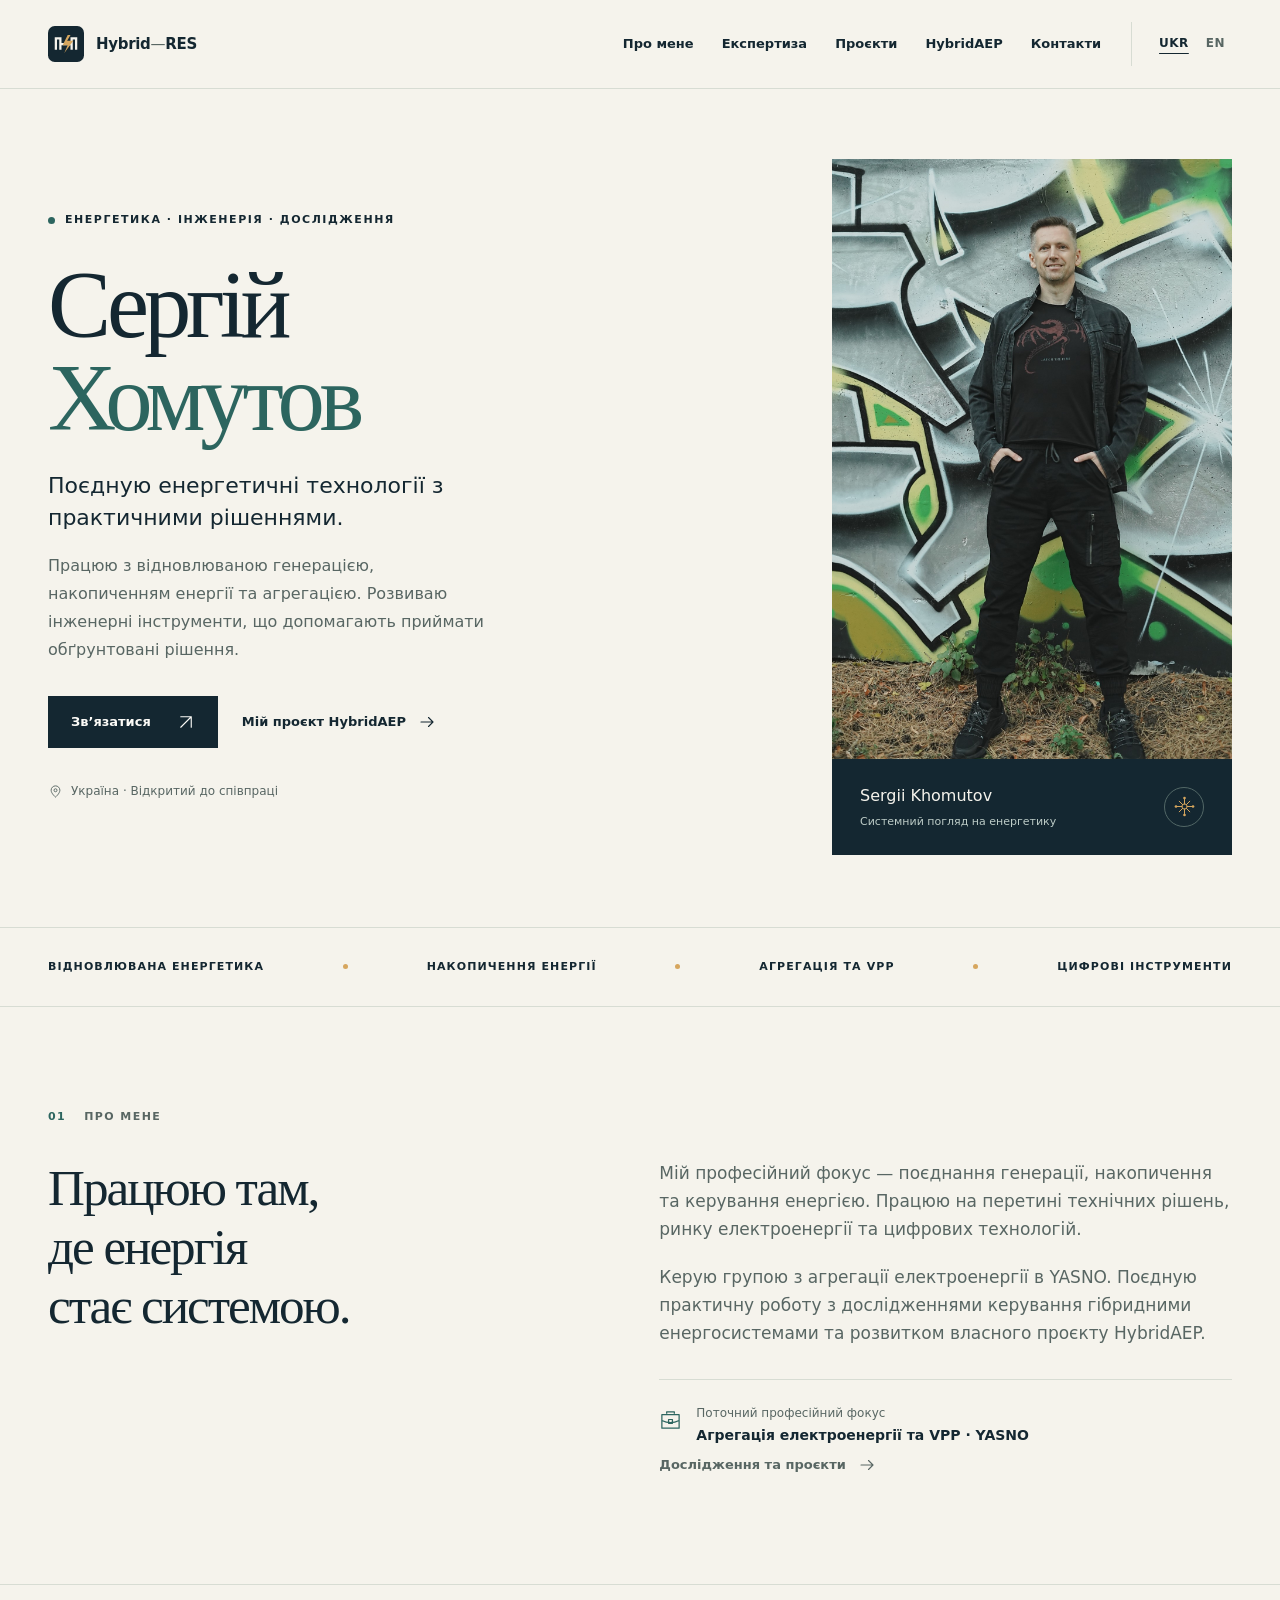
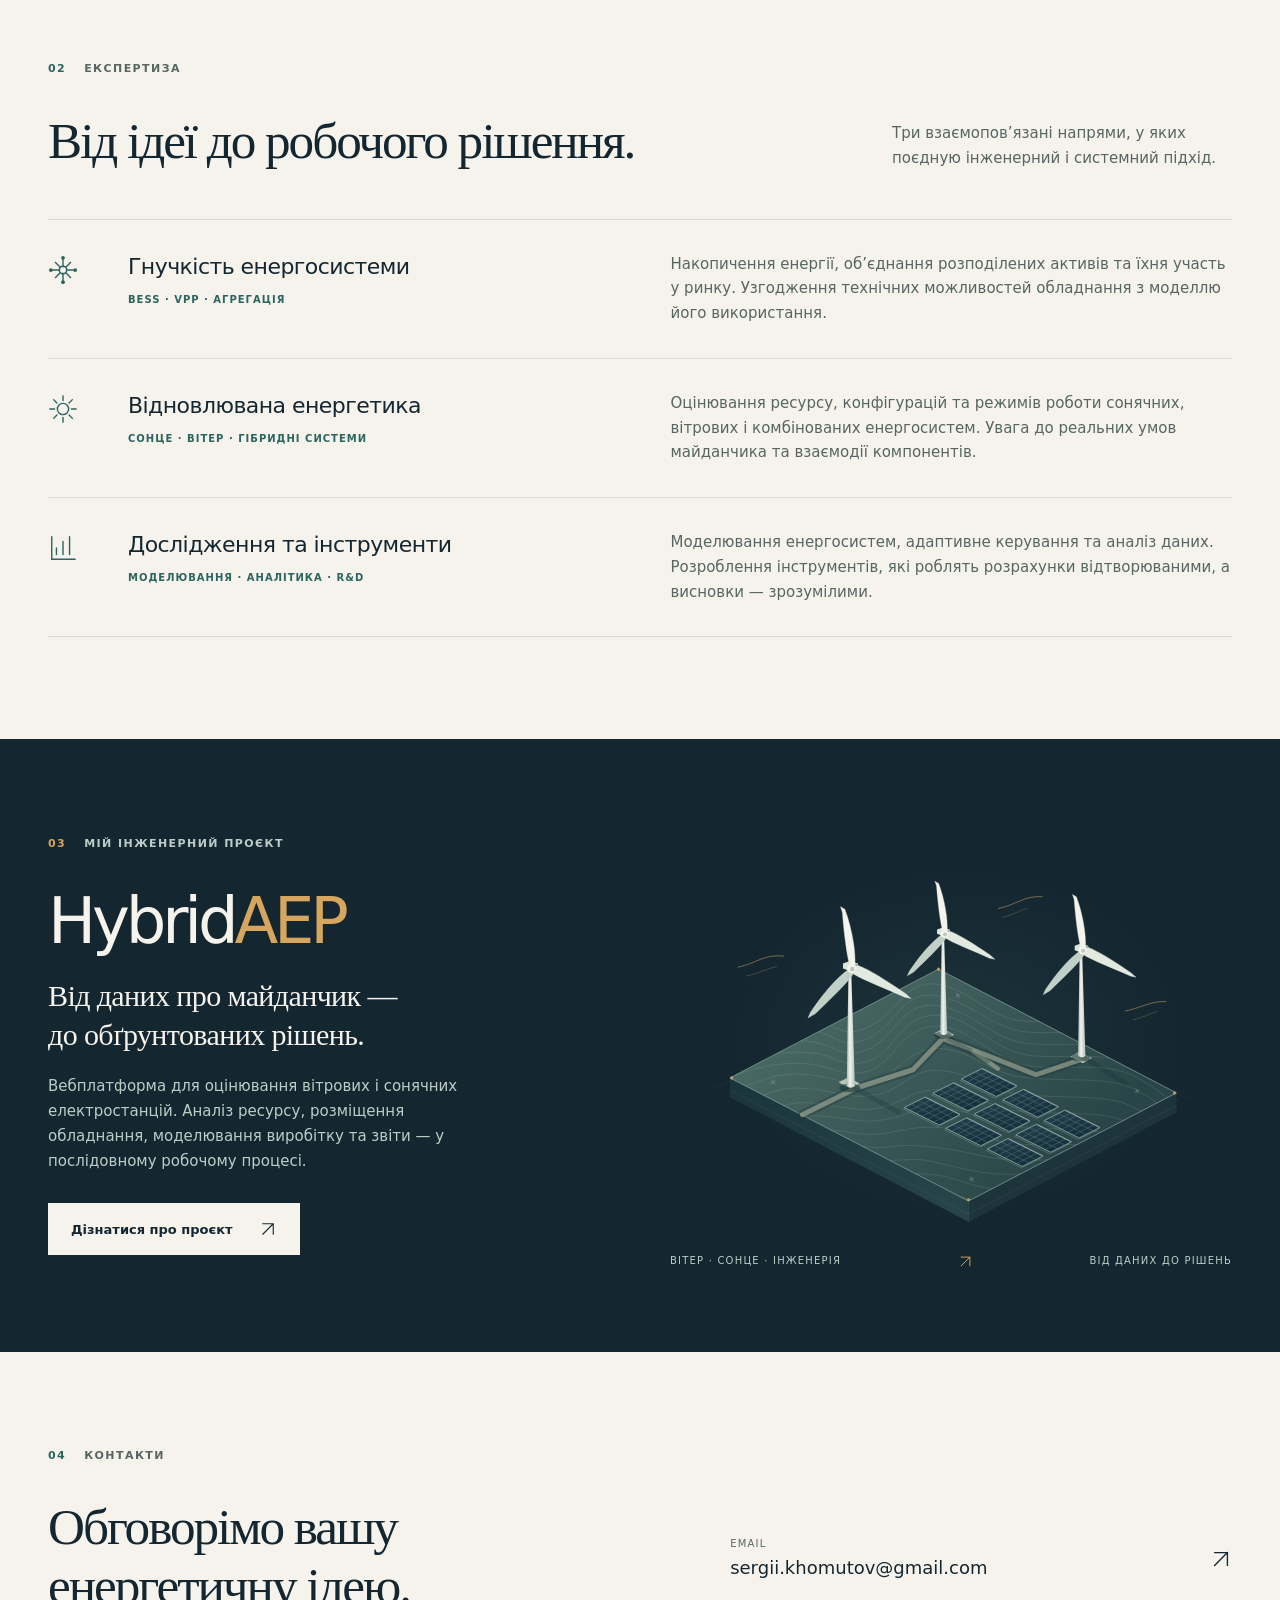
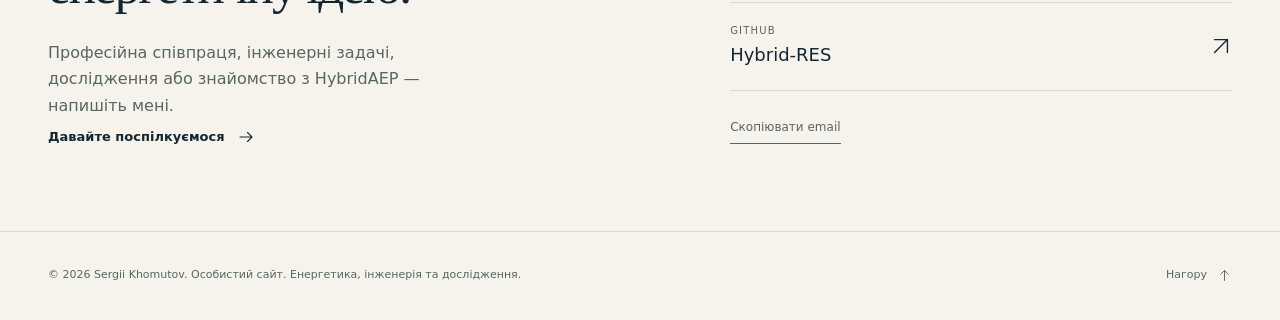
==== index.html @ 21d12090 "Add personal portraits, research projects and a dedicated contact page" ====
<!doctype html>
<html lang="uk" data-title-uk="Сергій Хомутов — енергетика, інженерія та HybridAEP" data-title-en="Sergii Khomutov — energy, engineering &amp; HybridAEP">
<head>
  <meta charset="utf-8">
  <meta name="viewport" content="width=device-width, initial-scale=1">
  <title>Сергій Хомутов — енергетика, інженерія та HybridAEP</title>
  <meta name="description" content="Сергій Хомутов: відновлювана енергетика, накопичення енергії, агрегація та VPP. Професійний досвід, дослідження й інженерний проєкт HybridAEP." data-en="Sergii Khomutov: renewable energy, battery storage, aggregation and VPP. Professional expertise, research and the HybridAEP engineering project.">
  <meta name="theme-color" content="#142731">
  <meta name="color-scheme" content="light">
  <meta property="og:type" content="website">
  <meta property="og:locale" content="uk_UA">
  <meta property="og:site_name" content="Sergii Khomutov · Hybrid-RES">
  <meta property="og:title" content="Сергій Хомутов — енергетика, інженерія та HybridAEP" data-en="Sergii Khomutov — energy, engineering & HybridAEP">
  <meta property="og:description" content="Сергій Хомутов: відновлювана енергетика, накопичення енергії, агрегація та VPP. Професійний досвід, дослідження й інженерний проєкт HybridAEP." data-en="Sergii Khomutov: renewable energy, battery storage, aggregation and VPP. Professional expertise, research and the HybridAEP engineering project.">
  <meta property="og:url" content="https://hybrid-res.github.io/">
  <meta property="og:image" content="https://hybrid-res.github.io/assets/images/sergii-home.jpg">
  <meta property="og:image:width" content="1365">
  <meta property="og:image:height" content="2048">
  <meta property="og:image:alt" content="Сергій Хомутов" data-en="Sergii Khomutov">
  <meta name="twitter:card" content="summary">
  <link rel="canonical" href="https://hybrid-res.github.io/">
  <link rel="icon" type="image/svg+xml" href="assets/images/favicon.svg">
  <link rel="stylesheet" href="assets/css/portfolio.css?v=20261111.3">
  <script src="assets/js/portfolio.js?v=20261111.3" defer></script>
  <script type="application/ld+json">{"@context": "https://schema.org", "@type": "Person", "name": "Sergii Khomutov", "alternateName": "Сергій Хомутов", "url": "https://hybrid-res.github.io/", "image": "https://hybrid-res.github.io/assets/images/sergii-home.jpg", "jobTitle": "Head of Aggregation Group / VPP", "worksFor": {"@type": "Organization", "name": "YASNO"}, "sameAs": ["https://github.com/Hybrid-RES"]}</script>
</head>
<body id="top">
<svg xmlns="http://www.w3.org/2000/svg" aria-hidden="true" focusable="false" style="position:absolute;width:0;height:0;overflow:hidden">
  <defs>
    <symbol id="i-arrow" viewBox="0 0 24 24"><path d="M5 19 19 5M5 5h14v14" fill="none" stroke="currentColor" stroke-width="1.5" stroke-linecap="round" stroke-linejoin="round"/></symbol>
    <symbol id="i-right" viewBox="0 0 24 24"><path d="M4 12h16m-6-6 6 6-6 6" fill="none" stroke="currentColor" stroke-width="1.5" stroke-linecap="round" stroke-linejoin="round"/></symbol>
    <symbol id="i-left" viewBox="0 0 24 24"><path d="M20 12H4m6-6-6 6 6 6" fill="none" stroke="currentColor" stroke-width="1.5" stroke-linecap="round" stroke-linejoin="round"/></symbol>
    <symbol id="i-up" viewBox="0 0 24 24"><path d="M12 20V4m-6 6 6-6 6 6" fill="none" stroke="currentColor" stroke-width="1.5" stroke-linecap="round" stroke-linejoin="round"/></symbol>
    <symbol id="i-pin" viewBox="0 0 24 24"><path d="M19 10c0 5-7 11-7 11S5 15 5 10a7 7 0 0 1 14 0Z" fill="none" stroke="currentColor" stroke-width="1.5"/><circle cx="12" cy="10" r="2.4" fill="none" stroke="currentColor" stroke-width="1.5"/></symbol>
    <symbol id="i-menu" viewBox="0 0 24 24"><path d="M4 8h16M4 16h16" fill="none" stroke="currentColor" stroke-width="1.5" stroke-linecap="round"/></symbol>
    <symbol id="i-grid" viewBox="0 0 32 32"><path d="M16 4v9m0 6v9M4 16h9m6 0h9M7.5 7.5l6 6m5 5 6 6M7.5 24.5l6-6m5-5 6-6" fill="none" stroke="currentColor" stroke-width="1.5"/><circle cx="16" cy="16" r="4" fill="none" stroke="currentColor" stroke-width="1.5"/><circle cx="16" cy="3" r="2" fill="currentColor"/><circle cx="16" cy="29" r="2" fill="currentColor"/><circle cx="3" cy="16" r="2" fill="currentColor"/><circle cx="29" cy="16" r="2" fill="currentColor"/></symbol>
    <symbol id="i-wind" viewBox="0 0 32 32"><path d="M16 12v17M16 12l-2-10h3l-1 10Zm0 0 10 3-1 3-9-6Zm0 0-8 7-2-2 10-5ZM10 29h12" fill="none" stroke="currentColor" stroke-width="1.4" stroke-linejoin="round"/><circle cx="16" cy="12" r="2" fill="currentColor"/></symbol>
    <symbol id="i-sun" viewBox="0 0 32 32"><circle cx="16" cy="16" r="6" fill="none" stroke="currentColor" stroke-width="1.5"/><path d="M16 2v5m0 18v5M2 16h5m18 0h5M6 6l3.5 3.5m13 13L26 26M6 26l3.5-3.5m13-13L26 6" fill="none" stroke="currentColor" stroke-width="1.5" stroke-linecap="round"/></symbol>
    <symbol id="i-chart" viewBox="0 0 32 32"><path d="M4 4v24h25M9 23v-7m7 7V9m7 14V4" fill="none" stroke="currentColor" stroke-width="1.5" stroke-linecap="round"/></symbol>
    <symbol id="i-terrain" viewBox="0 0 32 32"><path d="m2 25 9-16 7 9 4-6 8 13H2Zm6 4h19M8 15l3 3 3-3" fill="none" stroke="currentColor" stroke-width="1.5" stroke-linejoin="round"/></symbol>
    <symbol id="i-flow" viewBox="0 0 32 32"><path d="M3 9h16c6 0 6-7 1-7M3 16h23c5 0 5-7 1-7M3 23h15c6 0 6 7 1 7" fill="none" stroke="currentColor" stroke-width="1.5" stroke-linecap="round"/></symbol>
    <symbol id="i-layers" viewBox="0 0 32 32"><path d="m16 3 13 7-13 7L3 10l13-7ZM3 17l13 7 13-7M3 24l13 7 13-7" fill="none" stroke="currentColor" stroke-width="1.5" stroke-linejoin="round"/></symbol>
    <symbol id="i-briefcase" viewBox="0 0 24 24"><path d="M8 6V4h8v2M3 7h18v14H3V7Zm0 6c6 3 12 3 18 0M10 12h4v4h-4z" fill="none" stroke="currentColor" stroke-width="1.3" stroke-linejoin="round"/></symbol>
  </defs>
</svg>

  <a class="skip-link" href="#main"><span data-en="Skip to content">Перейти до змісту</span></a>
  <header class="site-header">
    <div class="container header-inner">
      <a class="brand" href="#top" aria-label="Сергій Хомутов — головна" data-label-en="Sergii Khomutov — home">
        <img class="brand-mark" src="assets/images/favicon.svg" width="36" height="36" alt="">
        <span class="brand-word">Hybrid<span>—</span>RES</span>
      </a>
      <nav class="site-nav" id="site-navigation" aria-label="Основна навігація" data-label-en="Main navigation">
        <a href="#about"><span data-en="About">Про мене</span></a>
        <a href="#expertise"><span data-en="Expertise">Експертиза</span></a>
        <a href="research.html" data-language-link><span data-en="Projects">Проєкти</span></a>
        <a href="hybridaep.html" data-language-link>HybridAEP</a>
        <a href="contact.html" data-language-link><span data-en="Contact">Контакти</span></a>
      </nav>
      <div class="header-actions">
        <div class="language-switch" role="group" aria-label="Мова сторінки" data-label-en="Page language">
          <button type="button" data-language="uk" aria-pressed="true" aria-label="Українською" lang="uk">UKR</button>
          <button type="button" data-language="en" aria-pressed="false" aria-label="In English" lang="en">EN</button>
        </div>
        <button class="menu-toggle" type="button" aria-expanded="false" aria-controls="site-navigation" aria-label="Відкрити меню"><svg class="" aria-hidden="true" focusable="false"><use href="#i-menu"></use></svg></button>
      </div>
    </div>
  </header>

  <main id="main">
    <section class="hero" aria-labelledby="personal-name">
      <span id="intro" aria-hidden="true"></span>
      <div class="container hero-grid">
        <div class="hero-copy">
          <div class="eyebrow"><span class="dot" aria-hidden="true"></span><span data-en="Energy · Engineering · Research">Енергетика · Інженерія · Дослідження</span></div>
          <h1 id="personal-name"><span data-en="Sergii">Сергій</span><span data-en="Khomutov" class="surname">Хомутов</span></h1>
          <p data-en="Connecting energy technologies with practical solutions." class="hero-title">Поєдную енергетичні технології з практичними рішеннями.</p>
          <p data-en="I work with renewable generation, energy storage and aggregation. I develop engineering tools that help turn complex data into informed decisions." class="hero-description">Працюю з відновлюваною генерацією, накопиченням енергії та агрегацією. Розвиваю інженерні інструменти, що допомагають приймати обґрунтовані рішення.</p>
          <div class="hero-actions">
            <a class="button" href="contact.html" data-language-link><span data-en="Get in touch">Зв’язатися</span><svg class="" aria-hidden="true" focusable="false"><use href="#i-arrow"></use></svg></a>
            <a class="text-link" href="hybridaep.html" data-language-link><span data-en="Explore HybridAEP">Мій проєкт HybridAEP</span><svg class="" aria-hidden="true" focusable="false"><use href="#i-right"></use></svg></a>
          </div>
          <div class="hero-location"><svg class="" aria-hidden="true" focusable="false"><use href="#i-pin"></use></svg><span data-en="Ukraine · Open to collaboration">Україна · Відкритий до співпраці</span></div>
        </div>
        <figure class="portrait-card has-portrait">
          <img class="profile-portrait" src="assets/images/sergii-home.jpg" width="1365" height="2048" fetchpriority="high" decoding="async" alt="Сергій Хомутов — фото в повний зріст" data-alt-en="Full-length portrait of Sergii Khomutov">
          <figcaption class="portrait-caption">
            <div><strong>Sergii Khomutov</strong><small data-en="A systems perspective on energy">Системний погляд на енергетику</small></div>
            <span class="portrait-emblem"><svg class="" aria-hidden="true" focusable="false"><use href="#i-grid"></use></svg></span>
          </figcaption>
        </figure>
      </div>
    </section>

    <div class="focus-strip" aria-label="Напрями роботи" data-label-en="Areas of focus"><div class="container">
      <span data-en="Renewable energy">Відновлювана енергетика</span><span class="divider" aria-hidden="true"></span>
      <span data-en="Energy storage">Накопичення енергії</span><span class="divider" aria-hidden="true"></span>
      <span data-en="Aggregation &amp; VPP">Агрегація та VPP</span><span class="divider" aria-hidden="true"></span>
      <span data-en="Digital engineering">Цифрові інструменти</span>
    </div></div>

    <section class="section" id="about" aria-labelledby="about-title">
      <div class="container about-grid">
        <div>
          <div class="section-label"><span class="number">01</span><span data-en="About me">Про мене</span></div>
          <h2 data-en="Where energy becomes a system." id="about-title" class="section-heading">Працюю там, де енергія стає системою.</h2>
        </div>
        <div class="about-copy">
          <p data-en="My professional focus is the connection between generation, storage and energy management. I work at the intersection of engineering, electricity markets and digital technology.">Мій професійний фокус — поєднання генерації, накопичення та керування енергією. Працюю на перетині технічних рішень, ринку електроенергії та цифрових технологій.</p>
          <p data-en="I lead the electricity aggregation group at YASNO. Alongside this work, I research hybrid energy-system control and develop my own engineering project, HybridAEP.">Керую групою з агрегації електроенергії в YASNO. Поєдную практичну роботу з дослідженнями керування гібридними енергосистемами та розвитком власного проєкту HybridAEP.</p>
          <div class="role-note"><svg class="" aria-hidden="true" focusable="false"><use href="#i-briefcase"></use></svg><div>
            <small data-en="Current professional focus">Поточний професійний фокус</small>
            <strong data-en="Electricity aggregation &amp; VPP · YASNO">Агрегація електроенергії та VPP · YASNO</strong>
          </div></div>
          <a class="text-link" href="research.html" data-language-link><span data-en="Research &amp; projects">Дослідження та проєкти</span><svg class="" aria-hidden="true" focusable="false"><use href="#i-right"></use></svg></a>
        </div>
      </div>
    </section>

    <section class="section expertise" id="expertise" aria-labelledby="expertise-title">
      <span id="work" aria-hidden="true"></span>
      <div class="container">
        <div class="section-label"><span class="number">02</span><span data-en="Expertise">Експертиза</span></div>
        <div class="section-intro">
          <h2 data-en="From an idea to a working solution." id="expertise-title" class="section-heading">Від ідеї до робочого рішення.</h2>
          <p data-en="Three connected areas shaped by engineering practice and systems thinking.">Три взаємопов’язані напрями, у яких поєдную інженерний і системний підхід.</p>
        </div>
        <div class="expertise-list">
          <article class="expertise-row">
            <svg class="expertise-icon" aria-hidden="true" focusable="false"><use href="#i-grid"></use></svg>
            <div><h3 data-en="Power-system flexibility">Гнучкість енергосистеми</h3><span data-en="BESS · VPP · Aggregation" class="expertise-tags">BESS · VPP · Агрегація</span></div>
            <p data-en="Energy storage, distributed asset aggregation and market participation. Connecting what equipment can deliver with how it creates value.">Накопичення енергії, об’єднання розподілених активів та їхня участь у ринку. Узгодження технічних можливостей обладнання з моделлю його використання.</p>
          </article>
          <article class="expertise-row">
            <svg class="expertise-icon" aria-hidden="true" focusable="false"><use href="#i-sun"></use></svg>
            <div><h3 data-en="Renewable energy">Відновлювана енергетика</h3><span data-en="Solar · Wind · Hybrid systems" class="expertise-tags">Сонце · Вітер · Гібридні системи</span></div>
            <p data-en="Assessment of resources, configurations and operating scenarios for solar, wind and hybrid systems, with attention to site conditions and component interactions.">Оцінювання ресурсу, конфігурацій та режимів роботи сонячних, вітрових і комбінованих енергосистем. Увага до реальних умов майданчика та взаємодії компонентів.</p>
          </article>
          <article class="expertise-row">
            <svg class="expertise-icon" aria-hidden="true" focusable="false"><use href="#i-chart"></use></svg>
            <div><h3 data-en="Research &amp; engineering tools">Дослідження та інструменти</h3><span data-en="Modelling · Analytics · R&amp;D" class="expertise-tags">Моделювання · Аналітика · R&amp;D</span></div>
            <p data-en="Energy-system modelling, adaptive control and data analysis. Building tools that make calculations reproducible and their conclusions clear.">Моделювання енергосистем, адаптивне керування та аналіз даних. Розроблення інструментів, які роблять розрахунки відтворюваними, а висновки — зрозумілими.</p>
          </article>
        </div>
      </div>
    </section>

    <section class="project-feature dark" id="hybridaep" aria-labelledby="project-title">
      <div class="container project-feature-grid">
        <div>
          <div class="section-label"><span class="number">03</span><span data-en="My engineering project">Мій інженерний проєкт</span></div>
          <h2 id="project-title" class="project-wordmark">Hybrid<span>AEP</span></h2>
          <h3 data-en="From site data to informed decisions.">Від даних про майданчик — до обґрунтованих рішень.</h3>
          <p data-en="A web platform for assessing wind and solar power projects. Resource analysis, equipment layout, energy-yield modelling and reporting in one consistent workflow.">Вебплатформа для оцінювання вітрових і сонячних електростанцій. Аналіз ресурсу, розміщення обладнання, моделювання виробітку та звіти — у послідовному робочому процесі.</p>
          <a class="button button-light" href="hybridaep.html" data-language-link><span data-en="Discover the project">Дізнатися про проєкт</span><svg class="" aria-hidden="true" focusable="false"><use href="#i-arrow"></use></svg></a>
        </div>
        <figure class="project-visual">
  <img src="assets/images/hybridaep-landscape.svg" width="900" height="680" loading="lazy" decoding="async" alt="Ілюстрація майданчика з вітровими турбінами, сонячними панелями та контурами рельєфу" data-alt-en="Illustrated site with wind turbines, solar panels and terrain contours">
  <figcaption><span data-en="Wind · Solar · Engineering">Вітер · Сонце · Інженерія</span><svg class="visual-symbol" aria-hidden="true" focusable="false"><use href="#i-arrow"></use></svg><span data-en="From data to decisions">Від даних до рішень</span></figcaption>
</figure>
      </div>
    </section>

    <section class="contact" id="contact" aria-labelledby="contact-title">
      <div class="container contact-grid">
        <div>
          <div class="section-label"><span class="number">04</span><span data-en="Get in touch">Контакти</span></div>
          <h2 data-en="Let’s talk about your energy project." id="contact-title" class="section-heading">Обговорімо вашу енергетичну ідею.</h2>
          <p data-en="For professional collaboration, engineering challenges, research or an introduction to HybridAEP, send me a message." class="contact-copy">Професійна співпраця, інженерні задачі, дослідження або знайомство з HybridAEP — напишіть мені.</p>
          <a class="text-link" href="contact.html" data-language-link><span data-en="Let’s connect">Давайте поспілкуємося</span><svg class="" aria-hidden="true" focusable="false"><use href="#i-right"></use></svg></a>
        </div>
        <div class="contact-links">
          <a class="contact-link" href="mailto:sergii.khomutov@gmail.com">
            <div><small>Email</small><span>sergii.khomutov@gmail.com</span></div><svg class="" aria-hidden="true" focusable="false"><use href="#i-arrow"></use></svg>
          </a>
          <a class="contact-link" href="https://github.com/Hybrid-RES" target="_blank" rel="noopener noreferrer">
            <div><small>GitHub</small><span>Hybrid-RES</span></div><svg class="" aria-hidden="true" focusable="false"><use href="#i-arrow"></use></svg>
          </a>
          <div class="copy-row"><button class="copy-email" type="button"><span data-en="Copy email address">Скопіювати email</span></button><span class="copy-status" role="status" aria-live="polite"></span></div>
        </div>
      </div>
    </section>
  </main>

  <footer class="site-footer">
    <div class="container footer-inner">
      <p>© <span data-year>2026</span> Sergii Khomutov. <span data-en="Personal website. Energy, engineering &amp; research.">Особистий сайт. Енергетика, інженерія та дослідження.</span></p>
      <a href="#top"><span data-en="Back to top">Нагору</span><svg class="" aria-hidden="true" focusable="false"><use href="#i-up"></use></svg></a>
    </div>
  </footer>
</body>
</html>
---- assets/css/portfolio.css ----
/* Original personal-site design. No framework or remote assets required. */
:root {
  --paper: #f5f3ec;
  --paper-bright: #fcfbf7;
  --ink: #142731;
  --muted: #586663;
  --line: #d7dcd3;
  --sage: #dce3d9;
  --teal: #2c655f;
  --amber: #d6a65e;
  --dark-muted: #bdccc7;
  --sans: "Segoe UI", -apple-system, BlinkMacSystemFont, system-ui, sans-serif;
  --serif: "Iowan Old Style", "Palatino Linotype", "Book Antiqua", Georgia, serif;
  --container: 1184px;
}
*, *::before, *::after { box-sizing: border-box; }
html { scroll-behavior: smooth; scroll-padding-top: 110px; }
body { margin: 0; background: var(--paper); color: var(--ink); font-family: var(--sans); font-size: 17px; line-height: 1.65; -webkit-font-smoothing: antialiased; }
body, button, a { -webkit-tap-highlight-color: transparent; }
button, input { font: inherit; }
button, a { touch-action: manipulation; }
button { cursor: pointer; }
a { color: inherit; text-decoration: none; }
img, svg { display: block; max-width: 100%; }
button, a { outline-offset: 5px; }
:focus-visible { outline: 3px solid var(--teal); }
.dark :focus-visible { outline-color: var(--amber); }
::selection { color: var(--ink); background: #d9c29c; }
h1, h2, h3, p, ul, ol, figure { margin: 0; }
h1, h2, h3 { text-wrap: balance; }
p { text-wrap: pretty; }
ul, ol { padding: 0; list-style: none; }
[hidden] { display: none !important; }
.container { width: min(var(--container), calc(100% - 96px)); margin-inline: auto; }
.sr-only { position: absolute; width: 1px; height: 1px; padding: 0; margin: -1px; overflow: hidden; clip: rect(0, 0, 0, 0); white-space: nowrap; border: 0; }
.skip-link { position: fixed; z-index: 100; top: 12px; left: 16px; padding: 10px 18px; background: var(--ink); color: white; transform: translateY(-180%); }
.skip-link:focus { transform: translateY(0); }
.site-header { position: sticky; z-index: 20; top: 0; border-bottom: 1px solid var(--line); background: var(--paper); }
.header-inner { min-height: 88px; display: flex; align-items: center; gap: 30px; }
.brand { display: inline-flex; align-items: center; gap: 12px; flex-shrink: 0; }
.brand-mark { height: 36px; width: 36px; }
.brand-word { font-size: 15px; font-weight: 700; letter-spacing: -.02em; }
.brand-word span { color: var(--muted); font-weight: 400; }
.site-nav { margin-left: auto; display: flex; gap: 28px; align-items: center; }
.site-nav a { font-size: 13px; font-weight: 600; padding-block: 12px; position: relative; white-space: nowrap; }
.site-nav a::after { position: absolute; content: ""; left: 0; right: 100%; bottom: 6px; border-bottom: 1px solid var(--teal); transition: right .2s; }
.site-nav a:hover::after, .site-nav a[aria-current="page"]::after { right: 0; }
.header-actions { display: flex; align-items: center; gap: 18px; margin-left: auto; }
.site-nav + .header-actions { margin-left: 0; }
.language-switch { display: none; align-items: center; gap: 3px; border-left: 1px solid var(--line); padding-left: 20px; }
.js .language-switch { display: flex; }
.language-switch button { padding: 8px 7px; min-height: 44px; border: 0; color: var(--muted); background: transparent; font-size: 12px; font-weight: 600; letter-spacing: .04em; }
.language-switch button[aria-pressed="true"] { color: var(--ink); text-decoration: underline; text-underline-offset: 6px; }
.menu-toggle { display: none; width: 44px; height: 44px; border: 1px solid var(--line); background: transparent; align-items: center; justify-content: center; }
.menu-toggle svg { width: 22px; height: 22px; }
.eyebrow { display: flex; align-items: center; gap: 10px; font-size: 11px; font-weight: 650; letter-spacing: .14em; line-height: 1.5; text-transform: uppercase; }
.eyebrow .dot { flex: 0 0 auto; width: 7px; height: 7px; border-radius: 50%; background: var(--teal); }
.hero { padding: 70px 0 72px; position: relative; }
.hero-grid { display: grid; grid-template-columns: minmax(0, 1.2fr) minmax(0, .85fr); gap: 74px; align-items: center; }
.hero-copy { padding: 8px 0; }
.hero h1 { font-family: var(--serif); font-size: clamp(74px, 7.4vw, 108px); font-weight: 400; letter-spacing: -.055em; line-height: .99; margin: 30px 0 24px; }
.hero h1 span { display: block; }
.hero h1 .surname { color: var(--teal); }
.hero-title { font-size: 22px; line-height: 1.45; font-weight: 500; max-width: 460px; }
.hero-description { color: var(--muted); margin-top: 18px; max-width: 470px; font-size: 16px; line-height: 1.75; }
.hero-actions { margin-top: 32px; display: flex; flex-wrap: wrap; gap: 18px 24px; align-items: center; }
.button { display: inline-flex; align-items: center; justify-content: center; gap: 26px; min-height: 52px; padding: 13px 22px; border: 1px solid var(--ink); background: var(--ink); color: var(--paper-bright); font-size: 13px; font-weight: 600; line-height: 1.5; transition: background .2s, transform .2s; }
.button:hover { background: var(--teal); transform: translateY(-2px); }
.button svg, .text-link svg { width: 18px; height: 18px; flex-shrink: 0; }
.button-light { background: var(--paper); color: var(--ink); border-color: var(--paper); }
.button-light:hover { background: var(--sage); }
.button-outline { background: transparent; color: var(--ink); border-color: var(--line); }
.button-outline:hover { background: var(--sage); }
.text-link { display: inline-flex; gap: 12px; align-items: center; padding-block: 8px; font-size: 13px; line-height: 1.5; font-weight: 600; }
.text-link:hover { text-decoration: underline; text-underline-offset: 5px; }
.hero-location { margin-top: 34px; display: flex; align-items: center; gap: 8px; color: var(--muted); font-size: 12px; }
.hero-location svg { width: 15px; height: 15px; }
.portrait-card { width: 100%; max-width: 400px; min-width: 0; justify-self: end; background: var(--sage); }
.portrait-caption { position: static; padding: 24px 28px; color: var(--paper); background: var(--ink); display: flex; align-items: center; justify-content: space-between; gap: 20px; }
.portrait-caption strong { display: block; font-weight: 500; font-size: 16px; }
.portrait-caption small { display: block; color: var(--dark-muted); font-size: 11px; margin-top: 3px; }
.portrait-caption .portrait-emblem { width: 40px; height: 40px; border: 1px solid #526766; border-radius: 50%; display: grid; place-items: center; color: var(--amber); }
.portrait-emblem svg { width: 21px; height: 21px; }
.profile-portrait { position: static; display: block; width: 100%; height: auto; object-fit: contain; }
.focus-strip { border-block: 1px solid var(--line); }
.focus-strip .container { min-height: 78px; display: flex; align-items: center; justify-content: space-between; gap: 20px; flex-wrap: wrap; padding-block: 20px; }
.focus-strip span { font-size: 11px; font-weight: 600; letter-spacing: .1em; text-transform: uppercase; }
.focus-strip .divider { width: 5px; height: 5px; border-radius: 50%; background: var(--amber); flex-shrink: 0; }
.section { padding-block: 102px; scroll-margin-top: 20px; }
.section-label { font-size: 11px; line-height: 1.5; letter-spacing: .13em; text-transform: uppercase; font-weight: 650; color: var(--muted); display: flex; gap: 18px; align-items: center; margin-bottom: 34px; }
.section-label .number { color: var(--teal); font-variant-numeric: tabular-nums; }
.section-heading { font-family: var(--serif); font-weight: 400; letter-spacing: -.04em; font-size: clamp(38px, 4vw, 54px); line-height: 1.15; }
.about-grid { display: grid; grid-template-columns: 1fr 1.12fr; gap: 100px; }
.about-grid .section-heading { max-width: 430px; }
.about-copy { padding-top: 50px; color: var(--muted); }
.about-copy p + p { margin-top: 20px; }
.about-copy strong { color: var(--ink); font-weight: 600; }
.role-note { margin-top: 32px; padding-top: 24px; border-top: 1px solid var(--line); display: flex; align-items: flex-start; gap: 14px; }
.role-note svg { width: 23px; height: 23px; margin-top: 4px; color: var(--teal); flex-shrink: 0; }
.role-note small { font-size: 12px; display: block; color: var(--muted); }
.role-note strong { font-size: 14px; display: block; }
.expertise { border-top: 1px solid var(--line); padding-top: 76px; }
.section-intro { display: flex; align-items: flex-end; justify-content: space-between; gap: 50px; margin-bottom: 48px; }
.section-intro p { color: var(--muted); font-size: 15px; max-width: 340px; }
.expertise-list { border-top: 1px solid var(--line); }
.expertise-row { display: grid; grid-template-columns: 48px 1fr 1.1fr; gap: 32px; padding: 32px 0; border-bottom: 1px solid var(--line); align-items: start; }
.expertise-icon { width: 30px; height: 30px; color: var(--teal); margin-top: 3px; }
.expertise-row h3 { font-size: 22px; font-weight: 500; letter-spacing: -.025em; line-height: 1.4; }
.expertise-row p { color: var(--muted); font-size: 15px; }
.expertise-tags { margin-top: 9px; display: block; color: var(--teal); font-size: 10px; font-weight: 600; letter-spacing: .1em; text-transform: uppercase; }
.dark { background: var(--ink); color: var(--paper); }
.project-feature { padding-block: 82px; overflow: hidden; }
.project-feature-grid { display: grid; grid-template-columns: 1fr 1fr; gap: 60px; align-items: center; }
.dark .section-label, .dark .eyebrow { color: var(--dark-muted); }
.dark .section-label .number { color: var(--amber); }
.dark .eyebrow .dot { background: var(--amber); }
.project-wordmark { font-size: clamp(46px, 5vw, 68px); font-weight: 500; letter-spacing: -.065em; line-height: 1.1; margin-bottom: 20px; }
.project-wordmark span { color: var(--amber); }
.project-feature h3 { font-family: var(--serif); font-size: 30px; line-height: 1.3; font-weight: 400; letter-spacing: -.02em; max-width: 460px; }
.project-feature p { color: var(--dark-muted); font-size: 15px; margin-top: 20px; max-width: 460px; }
.project-feature .button { margin-top: 30px; }
.project-visual { min-width: 0; position: relative; }
.project-visual img { width: 100%; height: auto; }
.project-visual figcaption { display: flex; align-items: center; justify-content: space-between; border-top: 1px solid #36504f; padding: 18px 0 0; margin-top: -12px; gap: 16px; font-size: 10px; font-weight: 500; letter-spacing: .12em; color: var(--dark-muted); text-transform: uppercase; }
.visual-symbol { color: var(--amber); width: 15px; height: 15px; flex-shrink: 0; }
.contact { padding-block: 96px 76px; }
.contact-grid { display: grid; grid-template-columns: 1.2fr 1fr; gap: 80px; align-items: end; }
.contact .section-heading { max-width: 500px; }
.contact-copy { margin-top: 24px; color: var(--muted); max-width: 450px; font-size: 16px; }
.contact-links { padding-bottom: 4px; min-width: 0; }
.contact-link { display: flex; justify-content: space-between; gap: 15px; align-items: center; padding-block: 20px; border-bottom: 1px solid var(--line); }
.contact-link > div { min-width: 0; }
.contact-link small { display: block; font-size: 10px; color: var(--muted); letter-spacing: .12em; text-transform: uppercase; }
.contact-link span { display: block; font-size: 18px; overflow-wrap: anywhere; }
.contact-link svg { width: 22px; height: 22px; flex-shrink: 0; }
.contact-link:hover span { text-decoration: underline; text-underline-offset: 5px; }
.copy-row { display: none; margin-top: 16px; min-height: 44px; gap: 14px; align-items: center; flex-wrap: wrap; }
.js .copy-row { display: flex; }
.copy-email { background: transparent; border: 0; border-bottom: 1px solid var(--muted); color: var(--muted); padding: 5px 0; font-size: 12px; }
.copy-status { font-size: 12px; color: var(--teal); }
.site-footer { border-top: 1px solid var(--line); padding: 24px 0; }
.footer-inner { display: flex; align-items: center; justify-content: space-between; gap: 28px; font-size: 11px; color: var(--muted); }
.footer-inner p { max-width: 560px; }
.footer-inner a { display: inline-flex; align-items: center; gap: 10px; min-height: 40px; }
.footer-inner a:hover { text-decoration: underline; text-underline-offset: 4px; }
.footer-inner svg { width: 15px; height: 15px; }
/* Dedicated, concise HybridAEP presentation. */
.project-hero { padding-block: 66px 72px; }
.back-link { font-size: 12px; display: inline-flex; align-items: center; gap: 10px; color: var(--dark-muted); margin-bottom: 44px; }
.back-link svg { width: 16px; height: 16px; }
.back-link:hover { color: var(--paper); }
.project-hero-grid { display: grid; grid-template-columns: 1.1fr 1fr; gap: 50px; align-items: center; }
.project-hero h1 { font-size: clamp(60px, 6.4vw, 86px); margin-top: 22px; }
.project-hero .hero-tagline { font-family: var(--serif); font-size: 32px; line-height: 1.3; letter-spacing: -.025em; max-width: 500px; }
.project-hero .hero-description { color: var(--dark-muted); font-size: 15px; }
.project-hero .hero-actions { margin-top: 30px; }
.project-hero .project-visual img { transform: scale(1.06); }
.project-introduction { padding-block: 66px; border-bottom: 1px solid var(--line); }
.project-intro-grid { display: grid; grid-template-columns: 1fr 1.15fr; gap: 100px; }
.project-intro-grid h2 { font-family: var(--serif); font-size: 34px; font-weight: 400; line-height: 1.25; letter-spacing: -.025em; }
.project-intro-grid p { color: var(--muted); font-size: 16px; }
.modules-section { padding-bottom: 76px; }
.module-grid { display: grid; grid-template-columns: repeat(3, 1fr); border-top: 1px solid var(--line); border-left: 1px solid var(--line); }
.module-card { border-right: 1px solid var(--line); border-bottom: 1px solid var(--line); padding: 30px 28px; background: rgba(252, 251, 247, .38); }
.module-card-top { display: flex; align-items: center; justify-content: space-between; margin-bottom: 34px; }
.module-card .module-icon { width: 30px; height: 30px; color: var(--teal); }
.module-number { color: var(--muted); font-size: 11px; font-variant-numeric: tabular-nums; }
.module-card h3 { font-size: 20px; font-weight: 500; line-height: 1.35; margin-bottom: 12px; letter-spacing: -.02em; }
.module-card p { color: var(--muted); font-size: 14px; line-height: 1.75; }
.technology-strip { padding-top: 32px; display: flex; align-items: center; gap: 34px; flex-wrap: wrap; }
.technology-strip > span { color: var(--muted); font-size: 11px; }
.technology-list { display: flex; flex-wrap: wrap; gap: 12px 25px; }
.technology-list li { font-size: 14px; font-weight: 600; letter-spacing: -.015em; }
.workflow-section { padding-block: 70px; background: var(--sage); }
.workflow-heading { display: grid; grid-template-columns: 1fr 1fr; gap: 80px; align-items: end; margin-bottom: 40px; }
.workflow-heading p { color: var(--muted); font-size: 15px; }
.workflow-steps { display: grid; grid-template-columns: repeat(4, 1fr); gap: 30px; }
.workflow-steps li { padding-top: 20px; border-top: 1px solid #afbeb3; }
.workflow-step-number { color: var(--teal); font-size: 11px; display: block; margin-bottom: 12px; }
.workflow-steps h3 { font-weight: 500; font-size: 17px; margin-bottom: 7px; }
.workflow-steps p { color: var(--muted); font-size: 13px; }
.roadmap-note { margin-top: 40px; padding-top: 25px; border-top: 1px solid #afbeb3; display: flex; align-items: baseline; gap: 24px; }
.roadmap-note strong { color: var(--teal); font-size: 11px; letter-spacing: .08em; text-transform: uppercase; flex-shrink: 0; }
.roadmap-note p { font-size: 14px; color: var(--muted); }
.project-contact { padding-block: 84px; }
.project-contact-inner { display: grid; grid-template-columns: 1fr 1fr; gap: 80px; align-items: center; }
.project-contact .section-heading { font-size: 44px; }
.project-contact p { color: var(--muted); font-size: 15px; margin-bottom: 25px; }
.project-contact .author-link { margin-top: 16px; font-size: 12px; }
/* Personal research and contact pages share full, uncropped portraits. */
.editorial-hero { padding-block: 64px 78px; }
.editorial-grid { display: grid; grid-template-columns: minmax(0, 1.2fr) minmax(0, .85fr); gap: 80px; align-items: center; }
.editorial-copy { min-width: 0; }
.editorial-title, .contact-page-title { font-family: var(--serif); font-weight: 400; letter-spacing: -.045em; line-height: 1.13; font-size: 58px; margin-top: 27px; max-width: 640px; }
.editorial-description { color: var(--muted); font-size: 17px; line-height: 1.75; margin-top: 26px; max-width: 560px; }
.editorial-portrait { width: 100%; max-width: 400px; min-width: 0; justify-self: end; background: var(--sage); }
.editorial-portrait img { display: block; width: 100%; height: auto; object-fit: contain; }
.editorial-portrait figcaption { padding: 17px 22px; border-bottom: 1px solid var(--line); background: var(--paper-bright); color: var(--teal); font-size: 11px; letter-spacing: .07em; line-height: 1.55; }
.research-section { border-top: 1px solid var(--line); padding-top: 76px; }
.research-list { border-top: 1px solid var(--line); }
.research-row { display: grid; grid-template-columns: 48px minmax(0, 1fr) minmax(0, 1.1fr); gap: 32px; align-items: start; border-bottom: 1px solid var(--line); padding-block: 32px; }
.research-number { font-size: 12px; color: var(--teal); font-variant-numeric: tabular-nums; padding-top: 6px; }
.research-row h3 { font-size: 22px; font-weight: 500; letter-spacing: -.025em; line-height: 1.4; }
.research-row p { color: var(--muted); font-size: 15px; line-height: 1.75; }
.research-project-link { margin-top: 28px; }
.contact-page-hero .editorial-grid { grid-template-columns: minmax(0, .85fr) minmax(0, 1.2fr); }
.contact-page-hero .editorial-portrait { justify-self: start; }
.contact-page-copy { min-width: 0; }
.contact-page-title { font-size: 49px; }
.contact-page-links { margin-top: 26px; border-top: 1px solid var(--line); max-width: 540px; }
.contact-page-note { color: var(--muted); font-size: 13px; line-height: 1.65; margin-top: 20px; }
@media (min-width: 1600px) { .hero { padding-block: 88px; } }
@media (max-width: 1100px) {
  .container { width: calc(100% - 64px); }
  .header-inner { gap: 20px; }
  .site-nav { gap: 14px; }
  .hero-grid { gap: 44px; }
  .hero h1 { font-size: 82px; }
  .hero-actions { gap: 12px 18px; }
  .about-grid, .project-intro-grid { gap: 60px; }
  .project-feature-grid { gap: 36px; }
  .contact-grid { gap: 50px; }
  .focus-strip span { font-size: 10px; letter-spacing: .07em; }
  .module-card { padding: 26px 22px; }
  .editorial-grid { gap: 48px; }
  .editorial-title { font-size: 52px; }
  .contact-page-title { font-size: 45px; }
  .editorial-description { font-size: 16px; }
}
@media (max-width: 850px) {
  .header-inner { min-height: 76px; flex-wrap: wrap; }
  .header-actions, .site-nav + .header-actions { margin-left: auto; }
  .site-nav { width: 100%; order: 3; justify-content: center; padding-bottom: 12px; flex-wrap: wrap; }
  .js .menu-toggle { display: flex; }
  .js .site-nav { display: none; }
  .js .site-nav.is-open { display: flex; position: absolute; top: 100%; left: 0; right: 0; width: auto; background: var(--paper-bright); border-bottom: 1px solid var(--line); padding: 24px 32px; flex-direction: column; align-items: stretch; gap: 6px; box-shadow: 0 18px 30px rgba(20,39,49,.06); }
  .site-nav a { font-size: 14px; }
  .language-switch { border-left: 0; padding-left: 0; }
  .hero-grid { gap: 32px; }
  .hero h1 { font-size: 68px; }
  .hero-title { font-size: 19px; }
  .hero-description { font-size: 15px; }
  .portrait-caption { padding: 22px; }
  .portrait-caption strong { font-size: 14px; }
  .portrait-caption small { font-size: 10px; }
  .portrait-emblem { display: none !important; }
  .focus-strip .container { display: grid; grid-template-columns: 1fr 1fr; gap: 16px 24px; }
  .focus-strip .divider { display: none; }
  .section { padding-block: 76px; }
  .about-grid { gap: 44px; }
  .about-copy { font-size: 16px; }
  .section-intro { gap: 30px; }
  .section-intro p { max-width: 280px; }
  .expertise-row { grid-template-columns: 36px 1fr 1fr; gap: 20px; }
  .expertise-row h3 { font-size: 19px; }
  .project-feature-grid { gap: 20px; }
  .project-feature h3 { font-size: 26px; }
  .contact-grid { gap: 36px; }
  .contact-link span { font-size: 16px; }
  .project-hero-grid { grid-template-columns: 1.25fr 1fr; gap: 25px; }
  .project-hero h1 { font-size: 63px; }
  .project-hero .hero-tagline { font-size: 28px; }
  .project-intro-grid { gap: 40px; }
  .module-grid { grid-template-columns: repeat(2, 1fr); }
  .workflow-heading, .project-contact-inner { gap: 40px; }
  .workflow-steps { grid-template-columns: repeat(2, 1fr); gap: 28px; }
  .editorial-hero { padding-block: 52px 64px; }
  .editorial-grid, .contact-page-hero .editorial-grid { grid-template-columns: minmax(0, 1fr); gap: 38px; }
  .editorial-copy { width: 100%; max-width: 640px; justify-self: center; }
  .editorial-title { font-size: 48px; }
  .contact-page-title { font-size: 42px; }
  .editorial-portrait, .contact-page-hero .editorial-portrait { justify-self: center; }
  .contact-page-hero .editorial-copy { order: -1; }
  .research-row { grid-template-columns: 36px minmax(0, 1fr) minmax(0, 1fr); gap: 20px; }
  .research-row h3 { font-size: 20px; }
}
@media (max-width: 640px) {
  html { scroll-padding-top: 88px; }
  .container { width: calc(100% - 40px); }
  .header-inner { min-height: 72px; gap: 10px; }
  .brand { gap: 9px; }
  .brand-mark { width: 30px; height: 30px; }
  .brand-word { font-size: 13px; }
  .header-actions { gap: 8px; }
  .language-switch { gap: 0; }
  .language-switch button { padding-inline: 6px; font-size: 11px; }
  .menu-toggle { width: 40px; height: 40px; }
  .hero { padding-block: 40px 40px; }
  .hero-grid { grid-template-columns: 1fr; gap: 36px; }
  .hero-copy { padding: 0; }
  .hero h1 { font-size: clamp(66px, 17vw, 86px); margin-top: 24px; margin-bottom: 24px; }
  .hero-title { max-width: 370px; font-size: 20px; }
  .hero-description { max-width: 400px; }
  .eyebrow { font-size: 10px; letter-spacing: .1em; }
  .hero-actions { margin-top: 26px; }
  .hero-location { margin-top: 23px; }
  .portrait-card { justify-self: center; }
  .portrait-caption { padding: 21px 24px; }
  .portrait-caption strong { font-size: 16px; }
  .portrait-caption small { font-size: 11px; }
  .portrait-caption .portrait-emblem { display: grid !important; }
  .focus-strip .container { gap: 15px; }
  .focus-strip span { font-size: 9px; letter-spacing: .075em; }
  .section { padding-block: 58px; }
  .section-label { margin-bottom: 25px; font-size: 10px; }
  .section-heading { font-size: 39px; }
  .about-grid { grid-template-columns: 1fr; gap: 28px; }
  .about-grid .section-heading { max-width: 360px; }
  .about-copy { padding: 0; font-size: 16px; }
  .role-note { margin-top: 25px; }
  .section-intro { display: block; margin-bottom: 32px; }
  .section-intro p { max-width: 380px; margin-top: 20px; }
  .expertise-row { grid-template-columns: 34px 1fr; gap: 12px 18px; padding-block: 27px; }
  .expertise-row > p { grid-column: 2; }
  .expertise-row h3 { font-size: 21px; }
  .expertise-tags { font-size: 9px; }
  .project-feature { padding-block: 54px; }
  .project-feature-grid { grid-template-columns: 1fr; gap: 32px; }
  .project-wordmark { font-size: 58px; }
  .project-feature h3 { font-size: 29px; }
  .project-feature p { max-width: 400px; }
  .project-visual { max-width: 490px; width: 100%; margin-inline: auto; }
  .project-visual figcaption { margin-top: -5px; font-size: 9px; padding-top: 15px; }
  .contact { padding-block: 58px 40px; }
  .contact-grid { grid-template-columns: 1fr; gap: 26px; }
  .contact-copy { font-size: 15px; }
  .contact-link span { font-size: 18px; }
  .footer-inner { align-items: flex-start; font-size: 10px; gap: 18px; }
  .footer-inner p { max-width: 245px; }
  .footer-inner a { white-space: nowrap; min-height: 30px; }
  .project-hero { padding-block: 32px 45px; }
  .back-link { margin-bottom: 32px; }
  .project-hero-grid { grid-template-columns: 1fr; gap: 25px; }
  .project-hero h1 { font-size: clamp(57px, 15vw, 78px); margin-top: 19px; }
  .project-hero .hero-tagline { font-size: 29px; }
  .project-hero .project-visual img { transform: none; }
  .project-introduction { padding-block: 43px; }
  .project-intro-grid { grid-template-columns: 1fr; gap: 22px; }
  .project-intro-grid h2 { font-size: 32px; }
  .project-intro-grid p { font-size: 15px; }
  .module-grid { grid-template-columns: 1fr; }
  .module-card { padding: 25px; }
  .module-card-top { margin-bottom: 22px; }
  .module-card h3 { font-size: 22px; }
  .module-card p { font-size: 15px; }
  .technology-strip { padding-top: 25px; gap: 13px; }
  .technology-list { gap: 12px 23px; }
  .technology-list li { font-size: 13px; }
  .workflow-section { padding-block: 48px; }
  .workflow-heading { grid-template-columns: 1fr; gap: 22px; margin-bottom: 30px; }
  .workflow-steps { gap: 22px; }
  .workflow-steps h3 { font-size: 17px; }
  .workflow-steps p { font-size: 13px; }
  .roadmap-note { display: block; margin-top: 30px; }
  .roadmap-note strong { display: block; margin-bottom: 8px; }
  .project-contact { padding-block: 56px; }
  .project-contact-inner { grid-template-columns: 1fr; gap: 26px; }
  .project-contact .section-heading { font-size: 39px; }
  .editorial-hero { padding-block: 38px 48px; }
  .editorial-grid, .contact-page-hero .editorial-grid { gap: 32px; }
  .editorial-title, .contact-page-title { font-size: 38px; margin-top: 22px; }
  .editorial-description { font-size: 16px; margin-top: 22px; }
  .editorial-portrait figcaption { padding: 16px 20px; font-size: 10px; }
  .research-row { grid-template-columns: 30px minmax(0, 1fr); gap: 12px 18px; padding-block: 27px; }
  .research-row > p { grid-column: 2; }
  .research-row h3 { font-size: 21px; }
  .research-project-link { margin-top: 22px; }
  .contact-page-links { margin-top: 25px; }
}
@media (max-width: 360px) {
  .container { width: calc(100% - 32px); }
  .brand-word { font-size: 12px; }
  .brand-mark { width: 26px; }
  .header-actions { gap: 3px; }
  .hero h1 { font-size: 64px; }
  .hero-actions { align-items: flex-start; flex-direction: column; }
  .project-hero h1 { font-size: 55px; }
  .workflow-steps { grid-template-columns: 1fr; }
}
@media (prefers-reduced-motion: reduce) {
  html { scroll-behavior: auto; }
  *, *::before, *::after { transition: none !important; animation: none !important; }
}
@media print {
  .site-header { position: static; }
  .site-nav, .header-actions, .hero-actions, .copy-row, .back-link { display: none !important; }
  body, .dark, .workflow-section { background: white; color: black; }
  .container { width: 100%; }
  .section, .contact, .project-feature, .project-hero { padding-block: 28px; }
  .portrait-card, .editorial-portrait { max-width: 260px; break-inside: avoid; }
  .editorial-hero { padding-block: 28px; }
  .dark p, .dark .eyebrow, .dark .section-label { color: #444; }
  .module-card, .expertise-row, .research-row { break-inside: avoid; }
}
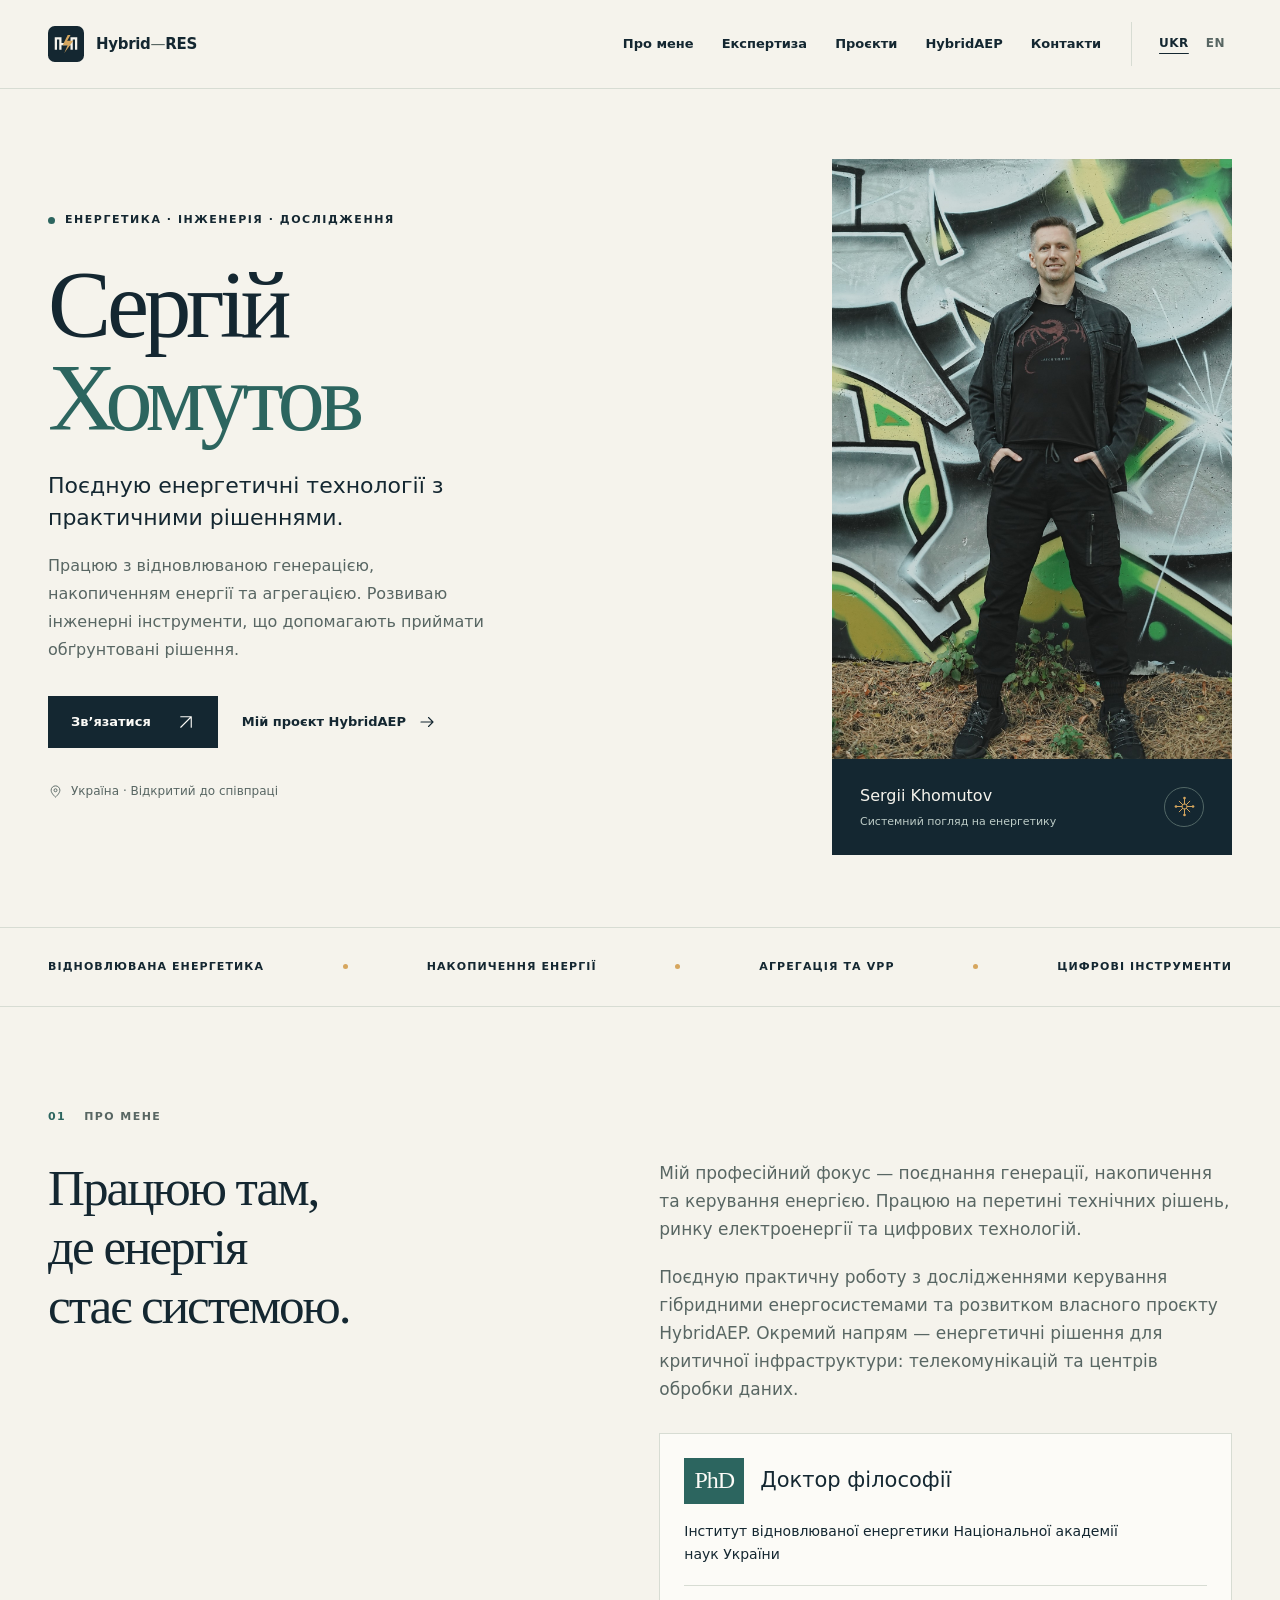
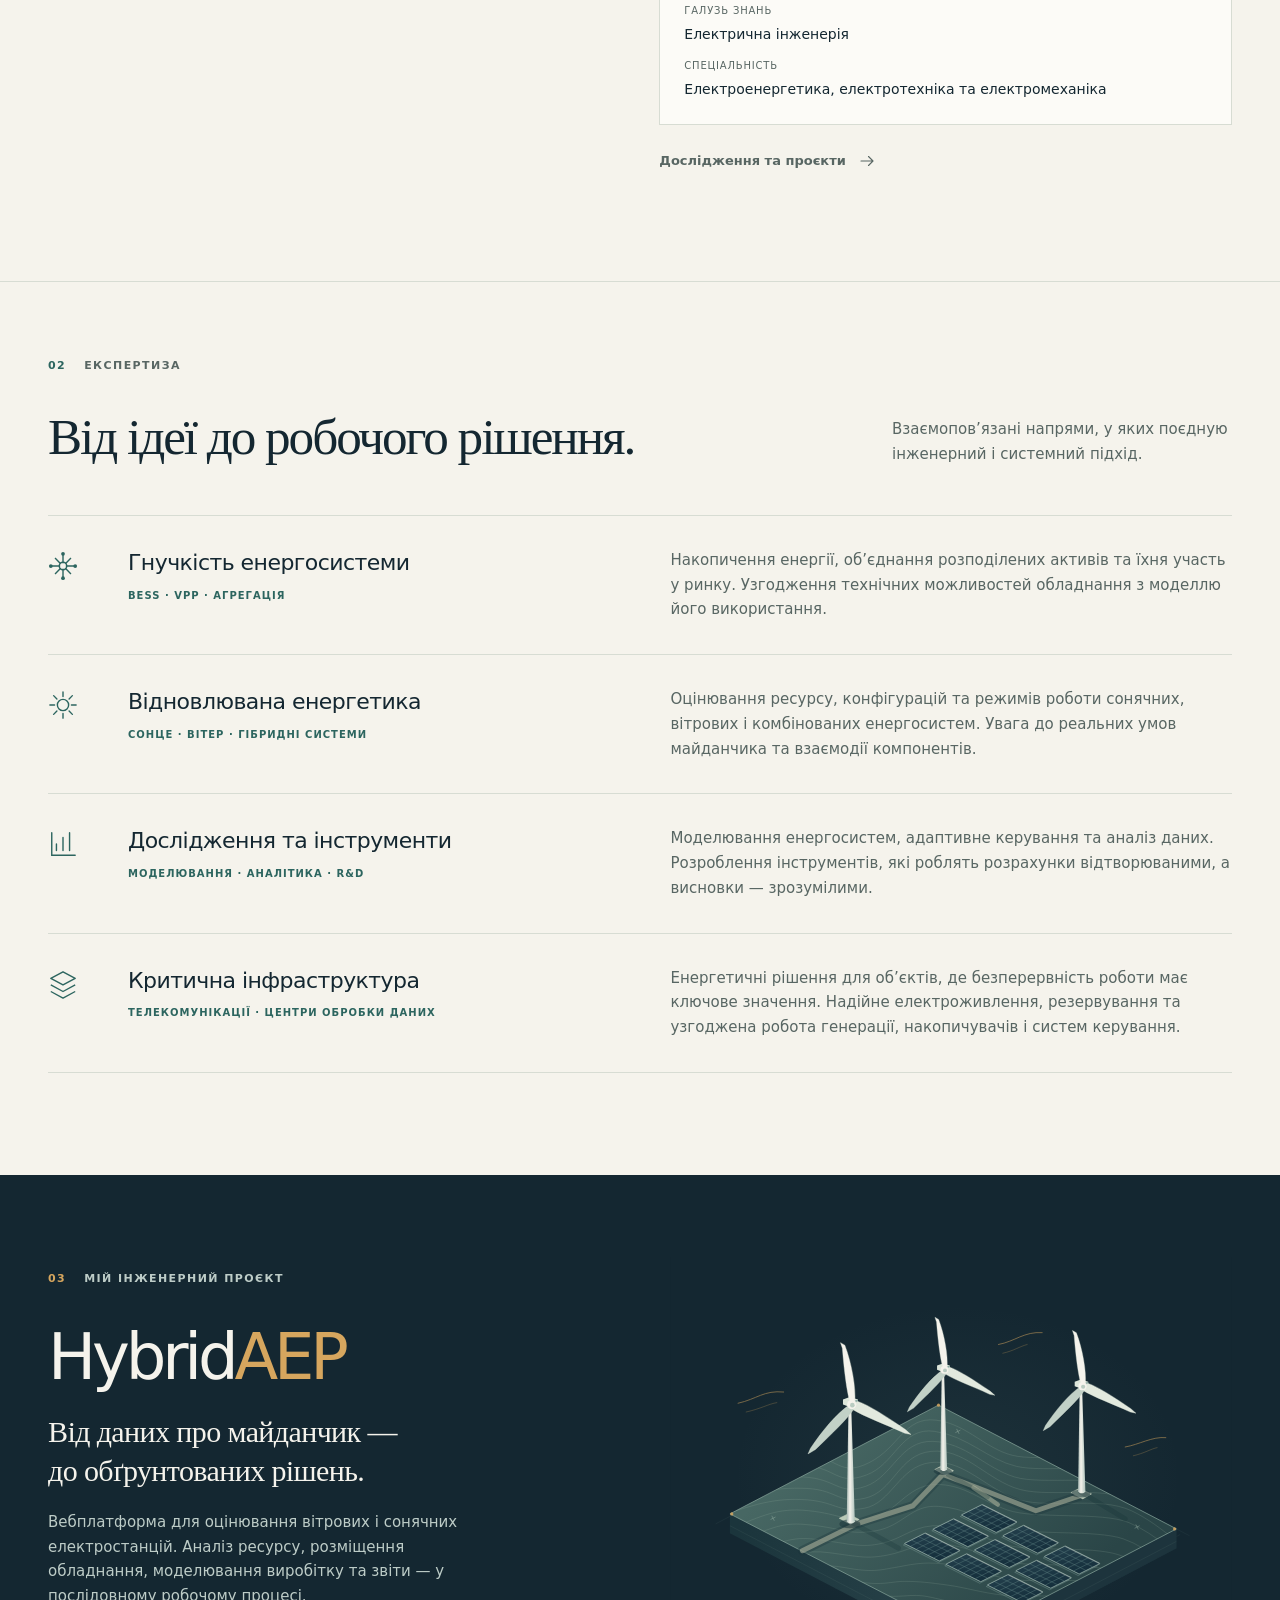
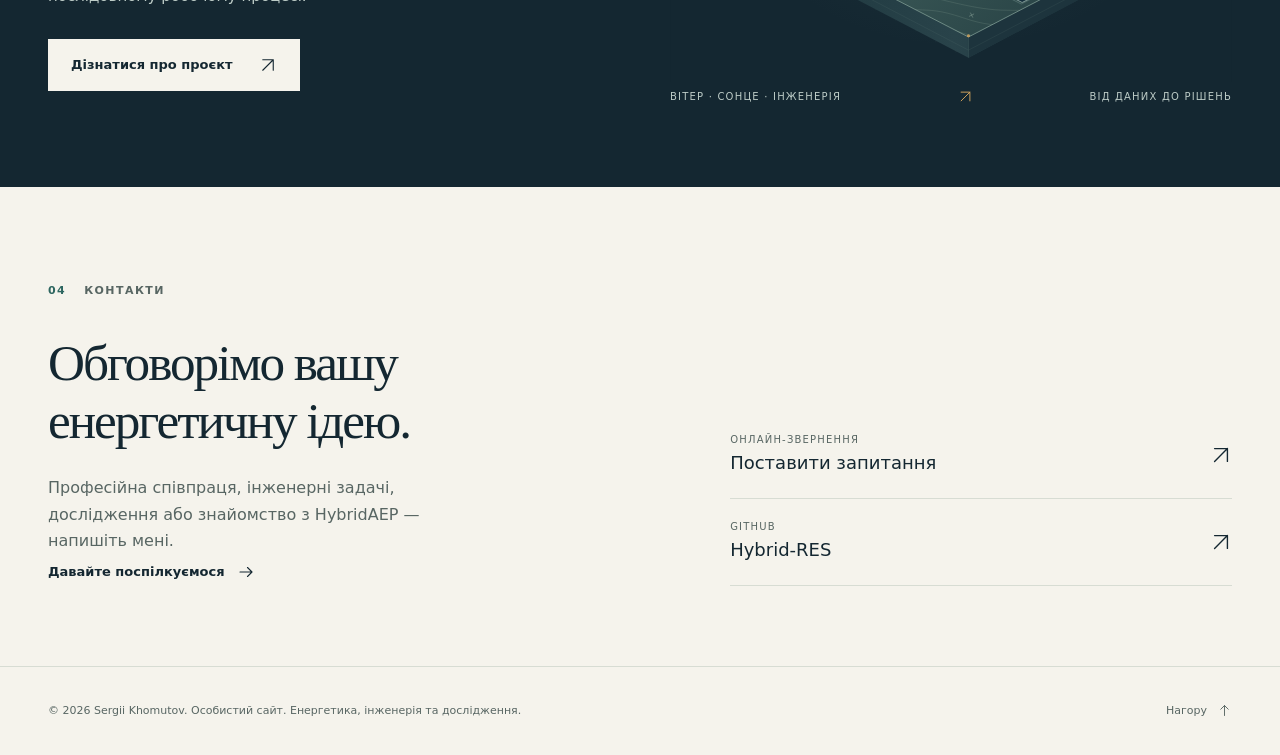
==== commit 1d3c24d9: "Update PhD profile, infrastructure expertise and HybridAEP overview; prepare private contact form" ====
--- a/index.html
+++ b/index.html
@@ -4,14 +4,14 @@
   <meta charset="utf-8">
   <meta name="viewport" content="width=device-width, initial-scale=1">
   <title>Сергій Хомутов — енергетика, інженерія та HybridAEP</title>
-  <meta name="description" content="Сергій Хомутов: відновлювана енергетика, накопичення енергії, агрегація та VPP. Професійний досвід, дослідження й інженерний проєкт HybridAEP." data-en="Sergii Khomutov: renewable energy, battery storage, aggregation and VPP. Professional expertise, research and the HybridAEP engineering project.">
+  <meta name="description" content="Сергій Хомутов, PhD: відновлювана енергетика, накопичення енергії, агрегація та критична інфраструктура. Дослідження й інженерна платформа HybridAEP." data-en="Sergii Khomutov, PhD: renewable energy, storage, aggregation and critical infrastructure. Research and the HybridAEP engineering platform.">
   <meta name="theme-color" content="#142731">
   <meta name="color-scheme" content="light">
   <meta property="og:type" content="website">
   <meta property="og:locale" content="uk_UA">
   <meta property="og:site_name" content="Sergii Khomutov · Hybrid-RES">
   <meta property="og:title" content="Сергій Хомутов — енергетика, інженерія та HybridAEP" data-en="Sergii Khomutov — energy, engineering & HybridAEP">
-  <meta property="og:description" content="Сергій Хомутов: відновлювана енергетика, накопичення енергії, агрегація та VPP. Професійний досвід, дослідження й інженерний проєкт HybridAEP." data-en="Sergii Khomutov: renewable energy, battery storage, aggregation and VPP. Professional expertise, research and the HybridAEP engineering project.">
+  <meta property="og:description" content="Сергій Хомутов, PhD: відновлювана енергетика, накопичення енергії, агрегація та критична інфраструктура. Дослідження й інженерна платформа HybridAEP." data-en="Sergii Khomutov, PhD: renewable energy, storage, aggregation and critical infrastructure. Research and the HybridAEP engineering platform.">
   <meta property="og:url" content="https://hybrid-res.github.io/">
   <meta property="og:image" content="https://hybrid-res.github.io/assets/images/sergii-home.jpg">
   <meta property="og:image:width" content="1365">
@@ -20,9 +20,9 @@
   <meta name="twitter:card" content="summary">
   <link rel="canonical" href="https://hybrid-res.github.io/">
   <link rel="icon" type="image/svg+xml" href="assets/images/favicon.svg">
-  <link rel="stylesheet" href="assets/css/portfolio.css?v=20261111.3">
-  <script src="assets/js/portfolio.js?v=20261111.3" defer></script>
-  <script type="application/ld+json">{"@context": "https://schema.org", "@type": "Person", "name": "Sergii Khomutov", "alternateName": "Сергій Хомутов", "url": "https://hybrid-res.github.io/", "image": "https://hybrid-res.github.io/assets/images/sergii-home.jpg", "jobTitle": "Head of Aggregation Group / VPP", "worksFor": {"@type": "Organization", "name": "YASNO"}, "sameAs": ["https://github.com/Hybrid-RES"]}</script>
+  <link rel="stylesheet" href="assets/css/portfolio.css?v=20261111.4">
+  <script src="assets/js/portfolio.js?v=20261111.4" defer></script>
+  <script type="application/ld+json">{"@context": "https://schema.org", "@type": "Person", "name": "Sergii Khomutov", "alternateName": "Сергій Хомутов", "honorificSuffix": "PhD", "url": "https://hybrid-res.github.io/", "image": "https://hybrid-res.github.io/assets/images/sergii-home.jpg", "alumniOf": {"@type": "EducationalOrganization", "name": "Institute of Renewable Energy of the National Academy of Sciences of Ukraine"}, "hasCredential": {"@type": "EducationalOccupationalCredential", "name": "Doctor of Philosophy", "educationalLevel": "PhD", "credentialCategory": "degree", "recognizedBy": {"@type": "EducationalOrganization", "name": "Institute of Renewable Energy of the National Academy of Sciences of Ukraine"}, "about": ["Electrical engineering", "Electrical power, electrical engineering and electromechanics"]}, "knowsAbout": ["Renewable energy", "Energy storage", "Aggregation and VPP", "Critical infrastructure", "Telecommunications", "Data centres"], "sameAs": ["https://github.com/Hybrid-RES"]}</script>
 </head>
 <body id="top">
 <svg xmlns="http://www.w3.org/2000/svg" aria-hidden="true" focusable="false" style="position:absolute;width:0;height:0;overflow:hidden">
@@ -108,11 +108,15 @@
         </div>
         <div class="about-copy">
           <p data-en="My professional focus is the connection between generation, storage and energy management. I work at the intersection of engineering, electricity markets and digital technology.">Мій професійний фокус — поєднання генерації, накопичення та керування енергією. Працюю на перетині технічних рішень, ринку електроенергії та цифрових технологій.</p>
-          <p data-en="I lead the electricity aggregation group at YASNO. Alongside this work, I research hybrid energy-system control and develop my own engineering project, HybridAEP.">Керую групою з агрегації електроенергії в YASNO. Поєдную практичну роботу з дослідженнями керування гібридними енергосистемами та розвитком власного проєкту HybridAEP.</p>
-          <div class="role-note"><svg class="" aria-hidden="true" focusable="false"><use href="#i-briefcase"></use></svg><div>
-            <small data-en="Current professional focus">Поточний професійний фокус</small>
-            <strong data-en="Electricity aggregation &amp; VPP · YASNO">Агрегація електроенергії та VPP · YASNO</strong>
-          </div></div>
+          <p data-en="I combine practical engineering with research into hybrid energy-system control and the development of my own project, HybridAEP. Another focus is energy solutions for critical infrastructure, including telecommunications and data centres.">Поєдную практичну роботу з дослідженнями керування гібридними енергосистемами та розвитком власного проєкту HybridAEP. Окремий напрям — енергетичні рішення для критичної інфраструктури: телекомунікацій та центрів обробки даних.</p>
+          <div class="academic-profile">
+            <div class="academic-heading"><span class="degree-mark" aria-hidden="true">PhD</span><h3 data-en="Doctor of Philosophy">Доктор філософії</h3></div>
+            <p data-en="Institute of Renewable Energy of the National Academy of Sciences of Ukraine" class="academic-institution">Інститут відновлюваної енергетики Національної академії наук України</p>
+            <dl class="academic-details">
+              <div><dt data-en="Field of Study">Галузь знань</dt><dd data-en="Electrical engineering">Електрична інженерія</dd></div>
+              <div><dt data-en="Programme Subject Area">Спеціальність</dt><dd data-en="Electrical power, electrical engineering and electromechanics">Електроенергетика, електротехніка та електромеханіка</dd></div>
+            </dl>
+          </div>
           <a class="text-link" href="research.html" data-language-link><span data-en="Research &amp; projects">Дослідження та проєкти</span><svg class="" aria-hidden="true" focusable="false"><use href="#i-right"></use></svg></a>
         </div>
       </div>
@@ -124,7 +128,7 @@
         <div class="section-label"><span class="number">02</span><span data-en="Expertise">Експертиза</span></div>
         <div class="section-intro">
           <h2 data-en="From an idea to a working solution." id="expertise-title" class="section-heading">Від ідеї до робочого рішення.</h2>
-          <p data-en="Three connected areas shaped by engineering practice and systems thinking.">Три взаємопов’язані напрями, у яких поєдную інженерний і системний підхід.</p>
+          <p data-en="Connected areas shaped by engineering practice and systems thinking.">Взаємопов’язані напрями, у яких поєдную інженерний і системний підхід.</p>
         </div>
         <div class="expertise-list">
           <article class="expertise-row">
@@ -141,6 +145,11 @@
             <svg class="expertise-icon" aria-hidden="true" focusable="false"><use href="#i-chart"></use></svg>
             <div><h3 data-en="Research &amp; engineering tools">Дослідження та інструменти</h3><span data-en="Modelling · Analytics · R&amp;D" class="expertise-tags">Моделювання · Аналітика · R&amp;D</span></div>
             <p data-en="Energy-system modelling, adaptive control and data analysis. Building tools that make calculations reproducible and their conclusions clear.">Моделювання енергосистем, адаптивне керування та аналіз даних. Розроблення інструментів, які роблять розрахунки відтворюваними, а висновки — зрозумілими.</p>
+          </article>
+          <article class="expertise-row">
+            <svg class="expertise-icon" aria-hidden="true" focusable="false"><use href="#i-layers"></use></svg>
+            <div><h3 data-en="Critical infrastructure">Критична інфраструктура</h3><span data-en="Telecommunications · Data centres" class="expertise-tags">Телекомунікації · Центри обробки даних</span></div>
+            <p data-en="Energy solutions for facilities where continuity of operation is essential. Reliable power supply, backup capacity and coordinated operation of generation, storage and control systems.">Енергетичні рішення для об’єктів, де безперервність роботи має ключове значення. Надійне електроживлення, резервування та узгоджена робота генерації, накопичувачів і систем керування.</p>
           </article>
         </div>
       </div>
@@ -171,13 +180,12 @@
           <a class="text-link" href="contact.html" data-language-link><span data-en="Let’s connect">Давайте поспілкуємося</span><svg class="" aria-hidden="true" focusable="false"><use href="#i-right"></use></svg></a>
         </div>
         <div class="contact-links">
-          <a class="contact-link" href="mailto:sergii.khomutov@gmail.com">
-            <div><small>Email</small><span>sergii.khomutov@gmail.com</span></div><svg class="" aria-hidden="true" focusable="false"><use href="#i-arrow"></use></svg>
+          <a class="contact-link" href="contact.html#contact-form" data-language-link>
+            <div><small data-en="Online enquiry">Онлайн-звернення</small><span data-en="Send a question">Поставити запитання</span></div><svg class="" aria-hidden="true" focusable="false"><use href="#i-arrow"></use></svg>
           </a>
           <a class="contact-link" href="https://github.com/Hybrid-RES" target="_blank" rel="noopener noreferrer">
             <div><small>GitHub</small><span>Hybrid-RES</span></div><svg class="" aria-hidden="true" focusable="false"><use href="#i-arrow"></use></svg>
           </a>
-          <div class="copy-row"><button class="copy-email" type="button"><span data-en="Copy email address">Скопіювати email</span></button><span class="copy-status" role="status" aria-live="polite"></span></div>
         </div>
       </div>
     </section>
--- a/assets/css/portfolio.css
+++ b/assets/css/portfolio.css
@@ -17,7 +17,7 @@
 html { scroll-behavior: smooth; scroll-padding-top: 110px; }
 body { margin: 0; background: var(--paper); color: var(--ink); font-family: var(--sans); font-size: 17px; line-height: 1.65; -webkit-font-smoothing: antialiased; }
 body, button, a { -webkit-tap-highlight-color: transparent; }
-button, input { font: inherit; }
+button, input, select, textarea { font: inherit; }
 button, a { touch-action: manipulation; }
 button { cursor: pointer; }
 a { color: inherit; text-decoration: none; }
@@ -95,10 +95,14 @@
 .about-copy { padding-top: 50px; color: var(--muted); }
 .about-copy p + p { margin-top: 20px; }
 .about-copy strong { color: var(--ink); font-weight: 600; }
-.role-note { margin-top: 32px; padding-top: 24px; border-top: 1px solid var(--line); display: flex; align-items: flex-start; gap: 14px; }
-.role-note svg { width: 23px; height: 23px; margin-top: 4px; color: var(--teal); flex-shrink: 0; }
-.role-note small { font-size: 12px; display: block; color: var(--muted); }
-.role-note strong { font-size: 14px; display: block; }
+.academic-profile { margin-block: 30px 18px; padding: 24px; border: 1px solid var(--line); background: var(--paper-bright); }
+.academic-heading { display: flex; align-items: center; gap: 16px; }
+.degree-mark { flex: 0 0 auto; display: grid; place-items: center; width: 60px; height: 46px; background: var(--teal); color: var(--paper-bright); font-family: var(--serif); font-size: 24px; letter-spacing: -.04em; }
+.academic-heading h3 { font-size: 21px; font-weight: 500; line-height: 1.3; color: var(--ink); }
+.academic-profile .academic-institution { margin-top: 16px; color: var(--ink); font-size: 14px; line-height: 1.65; }
+.academic-details { display: grid; gap: 13px; margin: 19px 0 0; padding-top: 17px; border-top: 1px solid var(--line); }
+.academic-details dt { font-size: 10px; color: var(--muted); text-transform: uppercase; letter-spacing: .08em; margin-bottom: 3px; }
+.academic-details dd { margin: 0; color: var(--ink); font-size: 14px; line-height: 1.6; }
 .expertise { border-top: 1px solid var(--line); padding-top: 76px; }
 .section-intro { display: flex; align-items: flex-end; justify-content: space-between; gap: 50px; margin-bottom: 48px; }
 .section-intro p { color: var(--muted); font-size: 15px; max-width: 340px; }
@@ -134,10 +138,6 @@
 .contact-link span { display: block; font-size: 18px; overflow-wrap: anywhere; }
 .contact-link svg { width: 22px; height: 22px; flex-shrink: 0; }
 .contact-link:hover span { text-decoration: underline; text-underline-offset: 5px; }
-.copy-row { display: none; margin-top: 16px; min-height: 44px; gap: 14px; align-items: center; flex-wrap: wrap; }
-.js .copy-row { display: flex; }
-.copy-email { background: transparent; border: 0; border-bottom: 1px solid var(--muted); color: var(--muted); padding: 5px 0; font-size: 12px; }
-.copy-status { font-size: 12px; color: var(--teal); }
 .site-footer { border-top: 1px solid var(--line); padding: 24px 0; }
 .footer-inner { display: flex; align-items: center; justify-content: space-between; gap: 28px; font-size: 11px; color: var(--muted); }
 .footer-inner p { max-width: 560px; }
@@ -155,6 +155,11 @@
 .project-hero .hero-description { color: var(--dark-muted); font-size: 15px; }
 .project-hero .hero-actions { margin-top: 30px; }
 .project-hero .project-visual img { transform: scale(1.06); }
+.hero-module-title { margin-block: 28px 12px; font-size: 10px; letter-spacing: .12em; text-transform: uppercase; color: var(--dark-muted); font-weight: 600; }
+.hero-module-list { display: grid; grid-template-columns: repeat(2, minmax(0, 1fr)); gap: 8px; max-width: 560px; }
+.hero-module-list a { display: flex; align-items: center; gap: 10px; min-height: 45px; padding: 10px 12px; border: 1px solid #405552; color: var(--paper); font-size: 12px; line-height: 1.4; transition: border-color .2s, background .2s; }
+.hero-module-list a:hover { border-color: var(--amber); background: #1d353c; }
+.hero-module-list svg { width: 18px; height: 18px; flex: 0 0 auto; color: var(--amber); }
 .project-introduction { padding-block: 66px; border-bottom: 1px solid var(--line); }
 .project-intro-grid { display: grid; grid-template-columns: 1fr 1.15fr; gap: 100px; }
 .project-intro-grid h2 { font-family: var(--serif); font-size: 34px; font-weight: 400; line-height: 1.25; letter-spacing: -.025em; }
@@ -171,6 +176,18 @@
 .technology-strip > span { color: var(--muted); font-size: 11px; }
 .technology-list { display: flex; flex-wrap: wrap; gap: 12px 25px; }
 .technology-list li { font-size: 14px; font-weight: 600; letter-spacing: -.015em; }
+.tools-section { padding-block: 38px 44px; border-bottom: 1px solid var(--line); }
+.tools-title { font-size: 12px; font-weight: 600; line-height: 1.5; letter-spacing: .12em; text-transform: uppercase; color: var(--muted); }
+.tool-grid { display: grid; grid-template-columns: repeat(5, minmax(0, 1fr)); gap: 12px; margin-top: 24px; width: 100%; }
+.tool-card { position: relative; display: flex; flex-direction: column; align-items: center; justify-content: center; gap: 13px; padding: 22px 14px; min-width: 0; border: 1px solid var(--line); background: var(--paper-bright); text-align: center; transition: border-color .2s, transform .2s; }
+.tool-arrow { position: absolute; top: 12px; right: 12px; width: 13px; height: 13px; color: var(--muted); }
+.tool-card:hover { border-color: var(--teal); transform: translateY(-2px); }
+.tool-logo { display: grid; place-items: center; width: 100%; height: 48px; min-width: 0; }
+.tool-logo img { display: block; width: auto; height: auto; max-width: min(140px, 100%); max-height: 48px; object-fit: contain; }
+.tool-logo svg { width: 36px; height: 36px; color: var(--teal); }
+.tool-copy strong { display: block; font-size: 15px; font-weight: 600; line-height: 1.4; color: var(--ink); }
+.tool-copy small { display: block; margin-top: 4px; font-size: 11px; line-height: 1.5; color: var(--muted); }
+.tool-note { margin-top: 16px; font-size: 12px; line-height: 1.65; color: var(--muted); }
 .workflow-section { padding-block: 70px; background: var(--sage); }
 .workflow-heading { display: grid; grid-template-columns: 1fr 1fr; gap: 80px; align-items: end; margin-bottom: 40px; }
 .workflow-heading p { color: var(--muted); font-size: 15px; }
@@ -203,12 +220,34 @@
 .research-row h3 { font-size: 22px; font-weight: 500; letter-spacing: -.025em; line-height: 1.4; }
 .research-row p { color: var(--muted); font-size: 15px; line-height: 1.75; }
 .research-project-link { margin-top: 28px; }
-.contact-page-hero .editorial-grid { grid-template-columns: minmax(0, .85fr) minmax(0, 1.2fr); }
+.contact-page-hero .editorial-grid { grid-template-columns: minmax(0, .85fr) minmax(0, 1.2fr); align-items: start; }
 .contact-page-hero .editorial-portrait { justify-self: start; }
 .contact-page-copy { min-width: 0; }
-.contact-page-title { font-size: 49px; }
+.contact-page-title { font-size: 38px; margin-top: 22px; }
+.contact-page-copy .editorial-description { font-size: 15px; line-height: 1.7; margin-top: 20px; }
 .contact-page-links { margin-top: 26px; border-top: 1px solid var(--line); max-width: 540px; }
 .contact-page-note { color: var(--muted); font-size: 13px; line-height: 1.65; margin-top: 20px; }
+.contact-form { position: relative; margin-top: 26px; scroll-margin-top: 20px; }
+.form-availability { margin-bottom: 20px; padding: 12px 15px; border-left: 3px solid var(--amber); background: #ebe6d8; color: #61543f; font-size: 13px; line-height: 1.6; }
+.form-fields { border: 0; padding: 0; margin: 0; min-width: 0; display: grid; gap: 16px; }
+.form-row { display: grid; grid-template-columns: repeat(2, minmax(0, 1fr)); gap: 14px; }
+.form-field { display: grid; gap: 7px; min-width: 0; color: var(--ink); font-size: 12px; font-weight: 600; line-height: 1.5; }
+.form-field input, .form-field select, .form-field textarea { width: 100%; min-width: 0; border: 1px solid #aebbb1; border-radius: 0; background: var(--paper-bright); color: var(--ink); padding: 11px 13px; min-height: 47px; font-size: 16px; line-height: 1.5; font-weight: 400; outline-offset: 3px; }
+.form-field textarea { resize: vertical; min-height: 142px; }
+.form-field input::placeholder, .form-field textarea::placeholder { color: #77837b; opacity: 1; }
+.form-field input:focus-visible, .form-field select:focus-visible, .form-field textarea:focus-visible { border-color: var(--teal); outline: 2px solid var(--teal); }
+.form-field input:user-invalid, .form-field textarea:user-invalid { border-color: #954a38; }
+.form-fields:disabled input, .form-fields:disabled select, .form-fields:disabled textarea { background: #eeeee6; color: var(--muted); cursor: not-allowed; }
+.form-honeypot { display: none; }
+.form-submit { justify-self: start; min-width: 205px; margin-top: 2px; }
+.form-submit:disabled { opacity: .62; cursor: not-allowed; }
+.form-submit:disabled:hover { transform: none; background: var(--ink); }
+.form-status { color: var(--teal); font-size: 14px; line-height: 1.6; }
+.form-status:not(:empty) { margin-top: 18px; padding: 12px 14px; border: 1px solid #b5cbbd; background: #e6eee4; }
+.form-status[data-state="error"], .form-status[data-state="invalid"], .form-status[data-state="inactive"] { color: #813c2d; background: #f7e9df; border-color: #dec0ac; }
+.form-status[data-state="idle"] { padding: 0; border: 0; background: transparent; }
+.form-privacy { margin-top: 14px; font-size: 11px; line-height: 1.65; color: var(--muted); }
+.form-privacy a { text-decoration: underline; text-underline-offset: 3px; }
 @media (min-width: 1600px) { .hero { padding-block: 88px; } }
 @media (max-width: 1100px) {
   .container { width: calc(100% - 64px); }
@@ -224,8 +263,9 @@
   .module-card { padding: 26px 22px; }
   .editorial-grid { gap: 48px; }
   .editorial-title { font-size: 52px; }
-  .contact-page-title { font-size: 45px; }
+  .contact-page-title { font-size: 36px; }
   .editorial-description { font-size: 16px; }
+  .tool-grid { grid-template-columns: repeat(3, minmax(0, 1fr)); }
 }
 @media (max-width: 850px) {
   .header-inner { min-height: 76px; flex-wrap: wrap; }
@@ -268,7 +308,7 @@
   .editorial-grid, .contact-page-hero .editorial-grid { grid-template-columns: minmax(0, 1fr); gap: 38px; }
   .editorial-copy { width: 100%; max-width: 640px; justify-self: center; }
   .editorial-title { font-size: 48px; }
-  .contact-page-title { font-size: 42px; }
+  .contact-page-title { font-size: 38px; }
   .editorial-portrait, .contact-page-hero .editorial-portrait { justify-self: center; }
   .contact-page-hero .editorial-copy { order: -1; }
   .research-row { grid-template-columns: 36px minmax(0, 1fr) minmax(0, 1fr); gap: 20px; }
@@ -307,7 +347,7 @@
   .about-grid { grid-template-columns: 1fr; gap: 28px; }
   .about-grid .section-heading { max-width: 360px; }
   .about-copy { padding: 0; font-size: 16px; }
-  .role-note { margin-top: 25px; }
+  .academic-profile { margin-top: 25px; padding: 20px; }
   .section-intro { display: block; margin-bottom: 32px; }
   .section-intro p { max-width: 380px; margin-top: 20px; }
   .expertise-row { grid-template-columns: 34px 1fr; gap: 12px 18px; padding-block: 27px; }
@@ -334,6 +374,9 @@
   .project-hero h1 { font-size: clamp(57px, 15vw, 78px); margin-top: 19px; }
   .project-hero .hero-tagline { font-size: 29px; }
   .project-hero .project-visual img { transform: none; }
+  .hero-module-list { gap: 8px; }
+  .hero-module-list a { padding: 9px 10px; font-size: 11px; gap: 8px; }
+  .hero-module-title { margin-top: 24px; }
   .project-introduction { padding-block: 43px; }
   .project-intro-grid { grid-template-columns: 1fr; gap: 22px; }
   .project-intro-grid h2 { font-size: 32px; }
@@ -346,6 +389,8 @@
   .technology-strip { padding-top: 25px; gap: 13px; }
   .technology-list { gap: 12px 23px; }
   .technology-list li { font-size: 13px; }
+  .tool-grid { grid-template-columns: repeat(2, minmax(0, 1fr)); }
+  .tool-card { padding: 18px 12px; }
   .workflow-section { padding-block: 48px; }
   .workflow-heading { grid-template-columns: 1fr; gap: 22px; margin-bottom: 30px; }
   .workflow-steps { gap: 22px; }
@@ -359,6 +404,7 @@
   .editorial-hero { padding-block: 38px 48px; }
   .editorial-grid, .contact-page-hero .editorial-grid { gap: 32px; }
   .editorial-title, .contact-page-title { font-size: 38px; margin-top: 22px; }
+  .contact-page-title { font-size: 34px; }
   .editorial-description { font-size: 16px; margin-top: 22px; }
   .editorial-portrait figcaption { padding: 16px 20px; font-size: 10px; }
   .research-row { grid-template-columns: 30px minmax(0, 1fr); gap: 12px 18px; padding-block: 27px; }
@@ -366,6 +412,8 @@
   .research-row h3 { font-size: 21px; }
   .research-project-link { margin-top: 22px; }
   .contact-page-links { margin-top: 25px; }
+  .form-row { grid-template-columns: minmax(0, 1fr); gap: 16px; }
+  .form-submit { width: 100%; }
 }
 @media (max-width: 360px) {
   .container { width: calc(100% - 32px); }
@@ -376,6 +424,10 @@
   .hero-actions { align-items: flex-start; flex-direction: column; }
   .project-hero h1 { font-size: 55px; }
   .workflow-steps { grid-template-columns: 1fr; }
+  .hero-module-list { grid-template-columns: minmax(0, 1fr); }
+  .tool-grid { gap: 8px; }
+  .tool-logo img { max-width: 100%; }
+  .contact-page-title { font-size: 32px; }
 }
 @media (prefers-reduced-motion: reduce) {
   html { scroll-behavior: auto; }
@@ -383,7 +435,7 @@
 }
 @media print {
   .site-header { position: static; }
-  .site-nav, .header-actions, .hero-actions, .copy-row, .back-link { display: none !important; }
+  .site-nav, .header-actions, .hero-actions, .contact-form, .back-link { display: none !important; }
   body, .dark, .workflow-section { background: white; color: black; }
   .container { width: 100%; }
   .section, .contact, .project-feature, .project-hero { padding-block: 28px; }
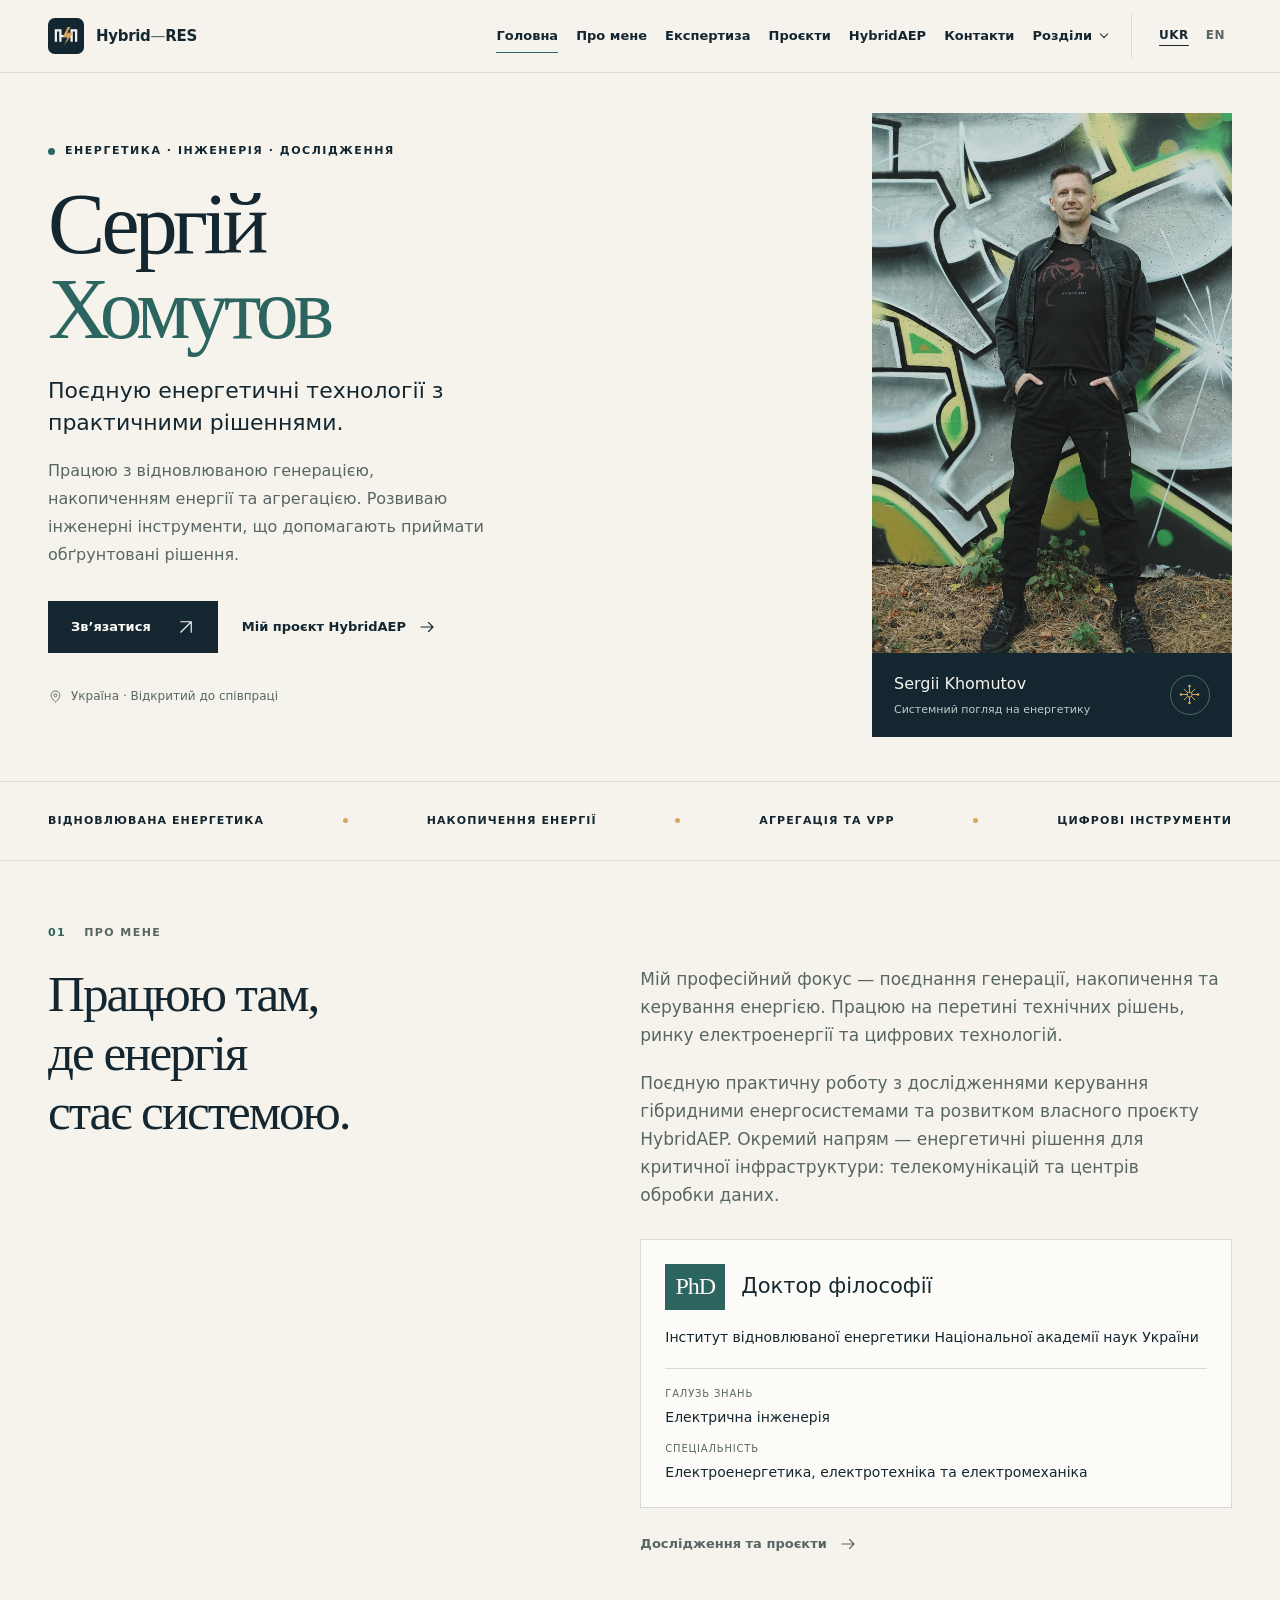
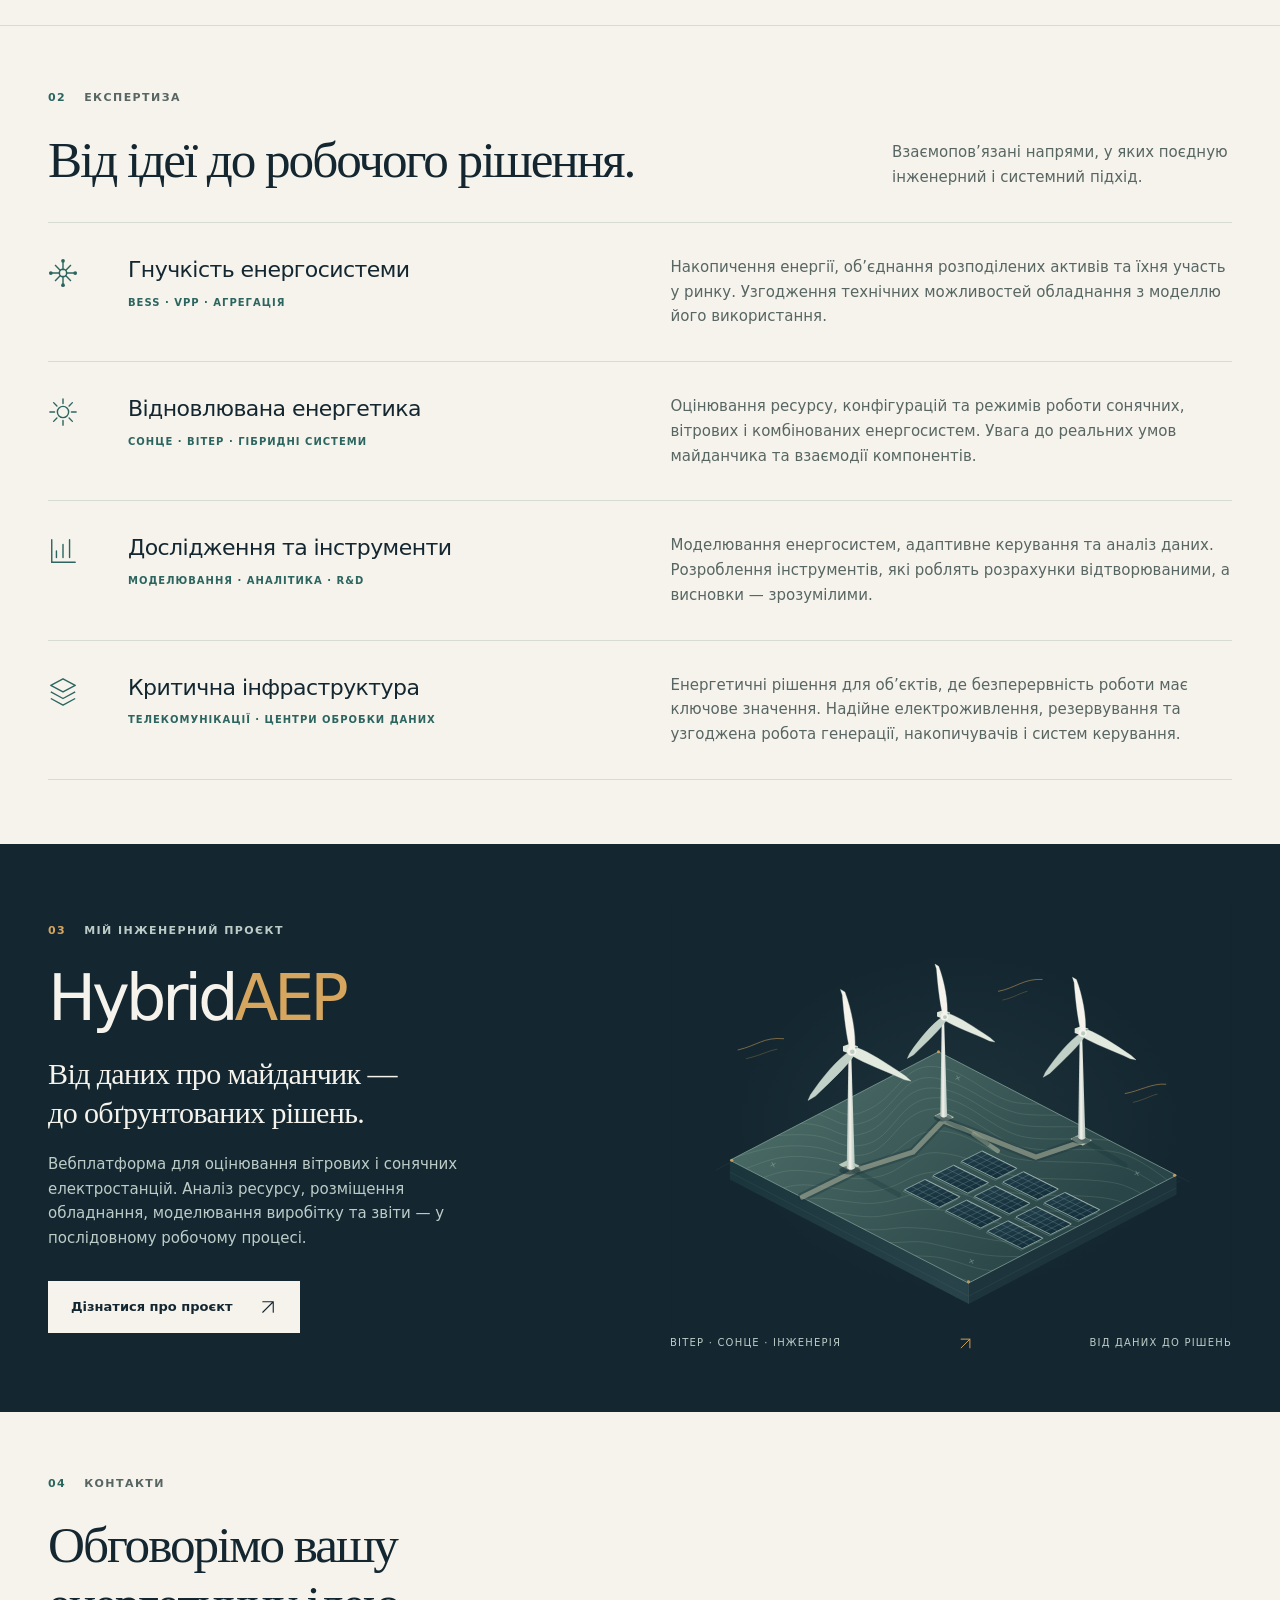
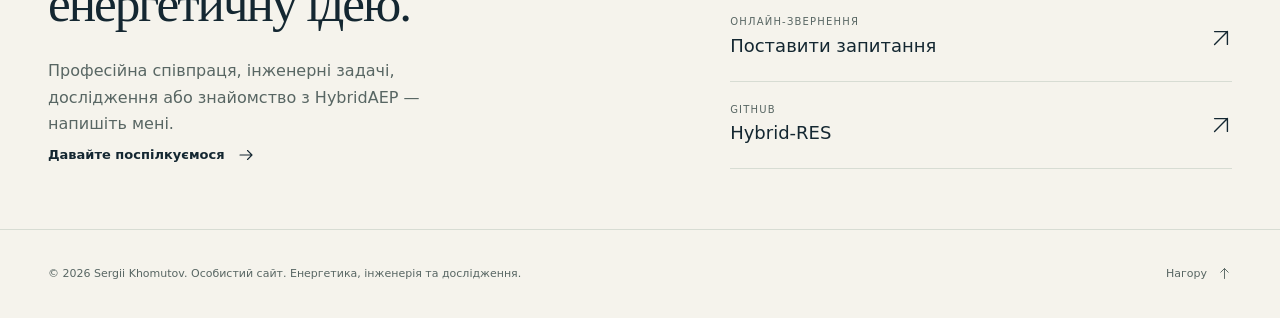
==== commit 989445d1: "Fix section positioning and compact first screens; add complete page navigation" ====
--- a/index.html
+++ b/index.html
@@ -20,11 +20,11 @@
   <meta name="twitter:card" content="summary">
   <link rel="canonical" href="https://hybrid-res.github.io/">
   <link rel="icon" type="image/svg+xml" href="assets/images/favicon.svg">
-  <link rel="stylesheet" href="assets/css/portfolio.css?v=20261111.4">
-  <script src="assets/js/portfolio.js?v=20261111.4" defer></script>
+  <link rel="stylesheet" href="assets/css/portfolio.css?v=20261111.5">
+  <script src="assets/js/portfolio.js?v=20261111.5" defer></script>
   <script type="application/ld+json">{"@context": "https://schema.org", "@type": "Person", "name": "Sergii Khomutov", "alternateName": "Сергій Хомутов", "honorificSuffix": "PhD", "url": "https://hybrid-res.github.io/", "image": "https://hybrid-res.github.io/assets/images/sergii-home.jpg", "alumniOf": {"@type": "EducationalOrganization", "name": "Institute of Renewable Energy of the National Academy of Sciences of Ukraine"}, "hasCredential": {"@type": "EducationalOccupationalCredential", "name": "Doctor of Philosophy", "educationalLevel": "PhD", "credentialCategory": "degree", "recognizedBy": {"@type": "EducationalOrganization", "name": "Institute of Renewable Energy of the National Academy of Sciences of Ukraine"}, "about": ["Electrical engineering", "Electrical power, electrical engineering and electromechanics"]}, "knowsAbout": ["Renewable energy", "Energy storage", "Aggregation and VPP", "Critical infrastructure", "Telecommunications", "Data centres"], "sameAs": ["https://github.com/Hybrid-RES"]}</script>
 </head>
-<body id="top">
+<body id="top" data-page="home">
 <svg xmlns="http://www.w3.org/2000/svg" aria-hidden="true" focusable="false" style="position:absolute;width:0;height:0;overflow:hidden">
   <defs>
     <symbol id="i-arrow" viewBox="0 0 24 24"><path d="M5 19 19 5M5 5h14v14" fill="none" stroke="currentColor" stroke-width="1.5" stroke-linecap="round" stroke-linejoin="round"/></symbol>
@@ -52,11 +52,24 @@
         <span class="brand-word">Hybrid<span>—</span>RES</span>
       </a>
       <nav class="site-nav" id="site-navigation" aria-label="Основна навігація" data-label-en="Main navigation">
-        <a href="#about"><span data-en="About">Про мене</span></a>
-        <a href="#expertise"><span data-en="Expertise">Експертиза</span></a>
-        <a href="research.html" data-language-link><span data-en="Projects">Проєкти</span></a>
-        <a href="hybridaep.html" data-language-link>HybridAEP</a>
-        <a href="contact.html" data-language-link><span data-en="Contact">Контакти</span></a>
+        <a href="#top" data-primary-link aria-current="page"><span data-en="Home">Головна</span></a>
+        <a href="#about" data-primary-link><span data-en="About">Про мене</span></a>
+        <a href="#expertise" data-primary-link><span data-en="Expertise">Експертиза</span></a>
+        <a href="research.html" data-language-link data-primary-link><span data-en="Projects">Проєкти</span></a>
+        <a href="hybridaep.html" data-language-link data-primary-link>HybridAEP</a>
+        <a href="contact.html" data-language-link data-primary-link><span data-en="Contact">Контакти</span></a>
+        <details class="section-menu">
+          <summary><span data-en="Sections">Розділи</span></summary>
+          <div class="section-menu-panel">
+            <p data-en="On this page" class="section-menu-caption">На цій сторінці</p>
+            <a href="#intro" data-section-link><span data-en="Introduction">Знайомство</span></a>
+<a href="#about" data-section-link><span data-en="About me">Про мене</span></a>
+<a href="#education" data-section-link><span data-en="Education · PhD">Освіта · PhD</span></a>
+<a href="#expertise" data-section-link><span data-en="Expertise">Експертиза</span></a>
+<a href="#hybridaep" data-section-link><span data-en="My project · HybridAEP">Мій проєкт HybridAEP</span></a>
+<a href="#contact" data-section-link><span data-en="Get in touch">Зв’язок</span></a>
+          </div>
+        </details>
       </nav>
       <div class="header-actions">
         <div class="language-switch" role="group" aria-label="Мова сторінки" data-label-en="Page language">
@@ -70,8 +83,7 @@
 
   <main id="main">
     <section class="hero" aria-labelledby="personal-name">
-      <span id="intro" aria-hidden="true"></span>
-      <div class="container hero-grid">
+      <div class="container hero-grid" id="intro">
         <div class="hero-copy">
           <div class="eyebrow"><span class="dot" aria-hidden="true"></span><span data-en="Energy · Engineering · Research">Енергетика · Інженерія · Дослідження</span></div>
           <h1 id="personal-name"><span data-en="Sergii">Сергій</span><span data-en="Khomutov" class="surname">Хомутов</span></h1>
@@ -100,8 +112,8 @@
       <span data-en="Digital engineering">Цифрові інструменти</span>
     </div></div>
 
-    <section class="section" id="about" aria-labelledby="about-title">
-      <div class="container about-grid">
+    <section class="section" aria-labelledby="about-title">
+      <div class="container about-grid" id="about">
         <div>
           <div class="section-label"><span class="number">01</span><span data-en="About me">Про мене</span></div>
           <h2 data-en="Where energy becomes a system." id="about-title" class="section-heading">Працюю там, де енергія стає системою.</h2>
@@ -109,7 +121,7 @@
         <div class="about-copy">
           <p data-en="My professional focus is the connection between generation, storage and energy management. I work at the intersection of engineering, electricity markets and digital technology.">Мій професійний фокус — поєднання генерації, накопичення та керування енергією. Працюю на перетині технічних рішень, ринку електроенергії та цифрових технологій.</p>
           <p data-en="I combine practical engineering with research into hybrid energy-system control and the development of my own project, HybridAEP. Another focus is energy solutions for critical infrastructure, including telecommunications and data centres.">Поєдную практичну роботу з дослідженнями керування гібридними енергосистемами та розвитком власного проєкту HybridAEP. Окремий напрям — енергетичні рішення для критичної інфраструктури: телекомунікацій та центрів обробки даних.</p>
-          <div class="academic-profile">
+          <div class="academic-profile" id="education">
             <div class="academic-heading"><span class="degree-mark" aria-hidden="true">PhD</span><h3 data-en="Doctor of Philosophy">Доктор філософії</h3></div>
             <p data-en="Institute of Renewable Energy of the National Academy of Sciences of Ukraine" class="academic-institution">Інститут відновлюваної енергетики Національної академії наук України</p>
             <dl class="academic-details">
@@ -122,9 +134,9 @@
       </div>
     </section>
 
-    <section class="section expertise" id="expertise" aria-labelledby="expertise-title">
-      <span id="work" aria-hidden="true"></span>
-      <div class="container">
+    <section class="section expertise" aria-labelledby="expertise-title">
+      <div class="container" id="expertise">
+        <span id="work" aria-hidden="true"></span>
         <div class="section-label"><span class="number">02</span><span data-en="Expertise">Експертиза</span></div>
         <div class="section-intro">
           <h2 data-en="From an idea to a working solution." id="expertise-title" class="section-heading">Від ідеї до робочого рішення.</h2>
@@ -155,8 +167,8 @@
       </div>
     </section>
 
-    <section class="project-feature dark" id="hybridaep" aria-labelledby="project-title">
-      <div class="container project-feature-grid">
+    <section class="project-feature dark" aria-labelledby="project-title">
+      <div class="container project-feature-grid" id="hybridaep">
         <div>
           <div class="section-label"><span class="number">03</span><span data-en="My engineering project">Мій інженерний проєкт</span></div>
           <h2 id="project-title" class="project-wordmark">Hybrid<span>AEP</span></h2>
@@ -171,8 +183,8 @@
       </div>
     </section>
 
-    <section class="contact" id="contact" aria-labelledby="contact-title">
-      <div class="container contact-grid">
+    <section class="contact" aria-labelledby="contact-title">
+      <div class="container contact-grid" id="contact">
         <div>
           <div class="section-label"><span class="number">04</span><span data-en="Get in touch">Контакти</span></div>
           <h2 data-en="Let’s talk about your energy project." id="contact-title" class="section-heading">Обговорімо вашу енергетичну ідею.</h2>
--- a/assets/css/portfolio.css
+++ b/assets/css/portfolio.css
@@ -12,13 +12,14 @@
   --sans: "Segoe UI", -apple-system, BlinkMacSystemFont, system-ui, sans-serif;
   --serif: "Iowan Old Style", "Palatino Linotype", "Book Antiqua", Georgia, serif;
   --container: 1184px;
+  --header-height: 73px;
 }
 *, *::before, *::after { box-sizing: border-box; }
-html { scroll-behavior: smooth; scroll-padding-top: 110px; }
+html { scroll-behavior: smooth; scroll-padding-top: calc(var(--header-height) + 20px); }
 body { margin: 0; background: var(--paper); color: var(--ink); font-family: var(--sans); font-size: 17px; line-height: 1.65; -webkit-font-smoothing: antialiased; }
 body, button, a { -webkit-tap-highlight-color: transparent; }
 button, input, select, textarea { font: inherit; }
-button, a { touch-action: manipulation; }
+button, a, summary { touch-action: manipulation; }
 button { cursor: pointer; }
 a { color: inherit; text-decoration: none; }
 img, svg { display: block; max-width: 100%; }
@@ -36,15 +37,25 @@
 .skip-link { position: fixed; z-index: 100; top: 12px; left: 16px; padding: 10px 18px; background: var(--ink); color: white; transform: translateY(-180%); }
 .skip-link:focus { transform: translateY(0); }
 .site-header { position: sticky; z-index: 20; top: 0; border-bottom: 1px solid var(--line); background: var(--paper); }
-.header-inner { min-height: 88px; display: flex; align-items: center; gap: 30px; }
+.header-inner { min-height: 72px; display: flex; align-items: center; gap: 24px; }
 .brand { display: inline-flex; align-items: center; gap: 12px; flex-shrink: 0; }
 .brand-mark { height: 36px; width: 36px; }
 .brand-word { font-size: 15px; font-weight: 700; letter-spacing: -.02em; }
 .brand-word span { color: var(--muted); font-weight: 400; }
-.site-nav { margin-left: auto; display: flex; gap: 28px; align-items: center; }
+.site-nav { margin-left: auto; display: flex; gap: 18px; align-items: center; }
 .site-nav a { font-size: 13px; font-weight: 600; padding-block: 12px; position: relative; white-space: nowrap; }
 .site-nav a::after { position: absolute; content: ""; left: 0; right: 100%; bottom: 6px; border-bottom: 1px solid var(--teal); transition: right .2s; }
-.site-nav a:hover::after, .site-nav a[aria-current="page"]::after { right: 0; }
+.site-nav a:hover::after, .site-nav a[aria-current]::after { right: 0; }
+.section-menu { position: relative; flex-shrink: 0; }
+.section-menu summary { display: flex; align-items: center; gap: 9px; min-height: 44px; padding-block: 10px; font-size: 13px; font-weight: 600; cursor: pointer; list-style: none; }
+.section-menu summary::-webkit-details-marker { display: none; }
+.section-menu summary::after { content: ""; width: 6px; height: 6px; border-right: 1px solid currentColor; border-bottom: 1px solid currentColor; transform: translateY(-2px) rotate(45deg); }
+.section-menu[open] summary::after { transform: translateY(2px) rotate(225deg); }
+.section-menu-panel { position: absolute; z-index: 30; right: 0; top: calc(100% + 12px); width: 280px; padding: 12px; border: 1px solid var(--line); background: var(--paper-bright); box-shadow: 0 12px 32px rgba(20,39,49,.12); max-height: calc(100dvh - var(--header-height) - 28px); overflow-y: auto; overscroll-behavior: contain; }
+.section-menu-caption { padding: 5px 12px 10px; font-size: 10px; font-weight: 600; letter-spacing: .1em; text-transform: uppercase; color: var(--muted); }
+.section-menu-panel a { display: block; min-height: 44px; padding: 11px 12px; font-size: 13px; font-weight: 500; white-space: normal; }
+.section-menu-panel a::after { content: none; }
+.section-menu-panel a:hover, .section-menu-panel a[aria-current="location"] { background: var(--sage); color: var(--teal); }
 .header-actions { display: flex; align-items: center; gap: 18px; margin-left: auto; }
 .site-nav + .header-actions { margin-left: 0; }
 .language-switch { display: none; align-items: center; gap: 3px; border-left: 1px solid var(--line); padding-left: 20px; }
@@ -55,10 +66,10 @@
 .menu-toggle svg { width: 22px; height: 22px; }
 .eyebrow { display: flex; align-items: center; gap: 10px; font-size: 11px; font-weight: 650; letter-spacing: .14em; line-height: 1.5; text-transform: uppercase; }
 .eyebrow .dot { flex: 0 0 auto; width: 7px; height: 7px; border-radius: 50%; background: var(--teal); }
-.hero { padding: 70px 0 72px; position: relative; }
-.hero-grid { display: grid; grid-template-columns: minmax(0, 1.2fr) minmax(0, .85fr); gap: 74px; align-items: center; }
+.hero { padding: 40px 0 44px; position: relative; }
+.hero-grid { display: grid; grid-template-columns: minmax(0, 1.2fr) minmax(0, .85fr); gap: 56px; align-items: center; }
 .hero-copy { padding: 8px 0; }
-.hero h1 { font-family: var(--serif); font-size: clamp(74px, 7.4vw, 108px); font-weight: 400; letter-spacing: -.055em; line-height: .99; margin: 30px 0 24px; }
+.hero h1 { font-family: var(--serif); font-size: clamp(68px, 6.7vw, 96px); font-weight: 400; letter-spacing: -.055em; line-height: .99; margin: 24px 0 22px; }
 .hero h1 span { display: block; }
 .hero h1 .surname { color: var(--teal); }
 .hero-title { font-size: 22px; line-height: 1.45; font-weight: 500; max-width: 460px; }
@@ -75,8 +86,8 @@
 .text-link:hover { text-decoration: underline; text-underline-offset: 5px; }
 .hero-location { margin-top: 34px; display: flex; align-items: center; gap: 8px; color: var(--muted); font-size: 12px; }
 .hero-location svg { width: 15px; height: 15px; }
-.portrait-card { width: 100%; max-width: 400px; min-width: 0; justify-self: end; background: var(--sage); }
-.portrait-caption { position: static; padding: 24px 28px; color: var(--paper); background: var(--ink); display: flex; align-items: center; justify-content: space-between; gap: 20px; }
+.portrait-card { width: min(100%, clamp(240px, calc((100svh - var(--header-height) - 164px) * .6665), 360px)); min-width: 0; justify-self: end; background: var(--sage); }
+.portrait-caption { position: static; padding: 18px 22px; color: var(--paper); background: var(--ink); display: flex; align-items: center; justify-content: space-between; gap: 20px; }
 .portrait-caption strong { display: block; font-weight: 500; font-size: 16px; }
 .portrait-caption small { display: block; color: var(--dark-muted); font-size: 11px; margin-top: 3px; }
 .portrait-caption .portrait-emblem { width: 40px; height: 40px; border: 1px solid #526766; border-radius: 50%; display: grid; place-items: center; color: var(--amber); }
@@ -86,13 +97,13 @@
 .focus-strip .container { min-height: 78px; display: flex; align-items: center; justify-content: space-between; gap: 20px; flex-wrap: wrap; padding-block: 20px; }
 .focus-strip span { font-size: 11px; font-weight: 600; letter-spacing: .1em; text-transform: uppercase; }
 .focus-strip .divider { width: 5px; height: 5px; border-radius: 50%; background: var(--amber); flex-shrink: 0; }
-.section { padding-block: 102px; scroll-margin-top: 20px; }
-.section-label { font-size: 11px; line-height: 1.5; letter-spacing: .13em; text-transform: uppercase; font-weight: 650; color: var(--muted); display: flex; gap: 18px; align-items: center; margin-bottom: 34px; }
+.section { padding-block: 64px; }
+.section-label { font-size: 11px; line-height: 1.5; letter-spacing: .13em; text-transform: uppercase; font-weight: 650; color: var(--muted); display: flex; gap: 18px; align-items: center; margin-bottom: 24px; }
 .section-label .number { color: var(--teal); font-variant-numeric: tabular-nums; }
 .section-heading { font-family: var(--serif); font-weight: 400; letter-spacing: -.04em; font-size: clamp(38px, 4vw, 54px); line-height: 1.15; }
-.about-grid { display: grid; grid-template-columns: 1fr 1.12fr; gap: 100px; }
+.about-grid { display: grid; grid-template-columns: 1fr 1.12fr; gap: 64px; }
 .about-grid .section-heading { max-width: 430px; }
-.about-copy { padding-top: 50px; color: var(--muted); }
+.about-copy { padding-top: 40px; color: var(--muted); }
 .about-copy p + p { margin-top: 20px; }
 .about-copy strong { color: var(--ink); font-weight: 600; }
 .academic-profile { margin-block: 30px 18px; padding: 24px; border: 1px solid var(--line); background: var(--paper-bright); }
@@ -103,8 +114,8 @@
 .academic-details { display: grid; gap: 13px; margin: 19px 0 0; padding-top: 17px; border-top: 1px solid var(--line); }
 .academic-details dt { font-size: 10px; color: var(--muted); text-transform: uppercase; letter-spacing: .08em; margin-bottom: 3px; }
 .academic-details dd { margin: 0; color: var(--ink); font-size: 14px; line-height: 1.6; }
-.expertise { border-top: 1px solid var(--line); padding-top: 76px; }
-.section-intro { display: flex; align-items: flex-end; justify-content: space-between; gap: 50px; margin-bottom: 48px; }
+.expertise { border-top: 1px solid var(--line); }
+.section-intro { display: flex; align-items: flex-end; justify-content: space-between; gap: 40px; margin-bottom: 32px; }
 .section-intro p { color: var(--muted); font-size: 15px; max-width: 340px; }
 .expertise-list { border-top: 1px solid var(--line); }
 .expertise-row { display: grid; grid-template-columns: 48px 1fr 1.1fr; gap: 32px; padding: 32px 0; border-bottom: 1px solid var(--line); align-items: start; }
@@ -113,7 +124,7 @@
 .expertise-row p { color: var(--muted); font-size: 15px; }
 .expertise-tags { margin-top: 9px; display: block; color: var(--teal); font-size: 10px; font-weight: 600; letter-spacing: .1em; text-transform: uppercase; }
 .dark { background: var(--ink); color: var(--paper); }
-.project-feature { padding-block: 82px; overflow: hidden; }
+.project-feature { padding-block: 60px; overflow: hidden; }
 .project-feature-grid { display: grid; grid-template-columns: 1fr 1fr; gap: 60px; align-items: center; }
 .dark .section-label, .dark .eyebrow { color: var(--dark-muted); }
 .dark .section-label .number { color: var(--amber); }
@@ -127,7 +138,7 @@
 .project-visual img { width: 100%; height: auto; }
 .project-visual figcaption { display: flex; align-items: center; justify-content: space-between; border-top: 1px solid #36504f; padding: 18px 0 0; margin-top: -12px; gap: 16px; font-size: 10px; font-weight: 500; letter-spacing: .12em; color: var(--dark-muted); text-transform: uppercase; }
 .visual-symbol { color: var(--amber); width: 15px; height: 15px; flex-shrink: 0; }
-.contact { padding-block: 96px 76px; }
+.contact { padding-block: 64px 56px; }
 .contact-grid { display: grid; grid-template-columns: 1.2fr 1fr; gap: 80px; align-items: end; }
 .contact .section-heading { max-width: 500px; }
 .contact-copy { margin-top: 24px; color: var(--muted); max-width: 450px; font-size: 16px; }
@@ -145,26 +156,26 @@
 .footer-inner a:hover { text-decoration: underline; text-underline-offset: 4px; }
 .footer-inner svg { width: 15px; height: 15px; }
 /* Dedicated, concise HybridAEP presentation. */
-.project-hero { padding-block: 66px 72px; }
+.project-hero { padding-block: 36px 40px; }
 .back-link { font-size: 12px; display: inline-flex; align-items: center; gap: 10px; color: var(--dark-muted); margin-bottom: 44px; }
 .back-link svg { width: 16px; height: 16px; }
 .back-link:hover { color: var(--paper); }
-.project-hero-grid { display: grid; grid-template-columns: 1.1fr 1fr; gap: 50px; align-items: center; }
-.project-hero h1 { font-size: clamp(60px, 6.4vw, 86px); margin-top: 22px; }
-.project-hero .hero-tagline { font-family: var(--serif); font-size: 32px; line-height: 1.3; letter-spacing: -.025em; max-width: 500px; }
-.project-hero .hero-description { color: var(--dark-muted); font-size: 15px; }
-.project-hero .hero-actions { margin-top: 30px; }
-.project-hero .project-visual img { transform: scale(1.06); }
-.hero-module-title { margin-block: 28px 12px; font-size: 10px; letter-spacing: .12em; text-transform: uppercase; color: var(--dark-muted); font-weight: 600; }
+.project-hero-grid { display: grid; grid-template-columns: 1.2fr 1fr; gap: 42px; align-items: center; }
+.project-hero h1 { font-size: clamp(58px, 6vw, 76px); margin-top: 14px; margin-bottom: 14px; }
+.project-hero .hero-tagline { font-family: var(--serif); font-size: 28px; line-height: 1.25; letter-spacing: -.025em; max-width: 540px; }
+.project-hero .hero-description { color: var(--dark-muted); font-size: 14px; line-height: 1.65; margin-top: 14px; max-width: 560px; }
+.project-hero .hero-actions { margin-top: 22px; }
+.project-hero .project-visual img { max-height: min(460px, calc(100svh - var(--header-height) - 80px)); object-fit: contain; }
+.hero-module-title { margin-block: 20px 10px; font-size: 10px; letter-spacing: .12em; text-transform: uppercase; color: var(--dark-muted); font-weight: 600; }
 .hero-module-list { display: grid; grid-template-columns: repeat(2, minmax(0, 1fr)); gap: 8px; max-width: 560px; }
 .hero-module-list a { display: flex; align-items: center; gap: 10px; min-height: 45px; padding: 10px 12px; border: 1px solid #405552; color: var(--paper); font-size: 12px; line-height: 1.4; transition: border-color .2s, background .2s; }
 .hero-module-list a:hover { border-color: var(--amber); background: #1d353c; }
 .hero-module-list svg { width: 18px; height: 18px; flex: 0 0 auto; color: var(--amber); }
-.project-introduction { padding-block: 66px; border-bottom: 1px solid var(--line); }
+.project-introduction { padding-block: 48px; border-bottom: 1px solid var(--line); }
 .project-intro-grid { display: grid; grid-template-columns: 1fr 1.15fr; gap: 100px; }
 .project-intro-grid h2 { font-family: var(--serif); font-size: 34px; font-weight: 400; line-height: 1.25; letter-spacing: -.025em; }
 .project-intro-grid p { color: var(--muted); font-size: 16px; }
-.modules-section { padding-bottom: 76px; }
+.modules-section { padding-bottom: 64px; }
 .module-grid { display: grid; grid-template-columns: repeat(3, 1fr); border-top: 1px solid var(--line); border-left: 1px solid var(--line); }
 .module-card { border-right: 1px solid var(--line); border-bottom: 1px solid var(--line); padding: 30px 28px; background: rgba(252, 251, 247, .38); }
 .module-card-top { display: flex; align-items: center; justify-content: space-between; margin-bottom: 34px; }
@@ -188,7 +199,7 @@
 .tool-copy strong { display: block; font-size: 15px; font-weight: 600; line-height: 1.4; color: var(--ink); }
 .tool-copy small { display: block; margin-top: 4px; font-size: 11px; line-height: 1.5; color: var(--muted); }
 .tool-note { margin-top: 16px; font-size: 12px; line-height: 1.65; color: var(--muted); }
-.workflow-section { padding-block: 70px; background: var(--sage); }
+.workflow-section { padding-block: 56px; background: var(--sage); }
 .workflow-heading { display: grid; grid-template-columns: 1fr 1fr; gap: 80px; align-items: end; margin-bottom: 40px; }
 .workflow-heading p { color: var(--muted); font-size: 15px; }
 .workflow-steps { display: grid; grid-template-columns: repeat(4, 1fr); gap: 30px; }
@@ -199,21 +210,21 @@
 .roadmap-note { margin-top: 40px; padding-top: 25px; border-top: 1px solid #afbeb3; display: flex; align-items: baseline; gap: 24px; }
 .roadmap-note strong { color: var(--teal); font-size: 11px; letter-spacing: .08em; text-transform: uppercase; flex-shrink: 0; }
 .roadmap-note p { font-size: 14px; color: var(--muted); }
-.project-contact { padding-block: 84px; }
+.project-contact { padding-block: 60px; }
 .project-contact-inner { display: grid; grid-template-columns: 1fr 1fr; gap: 80px; align-items: center; }
 .project-contact .section-heading { font-size: 44px; }
 .project-contact p { color: var(--muted); font-size: 15px; margin-bottom: 25px; }
 .project-contact .author-link { margin-top: 16px; font-size: 12px; }
 /* Personal research and contact pages share full, uncropped portraits. */
-.editorial-hero { padding-block: 64px 78px; }
-.editorial-grid { display: grid; grid-template-columns: minmax(0, 1.2fr) minmax(0, .85fr); gap: 80px; align-items: center; }
+.editorial-hero { padding-block: 40px 48px; }
+.editorial-grid { display: grid; grid-template-columns: minmax(0, 1.2fr) minmax(0, .85fr); gap: 56px; align-items: start; }
 .editorial-copy { min-width: 0; }
-.editorial-title, .contact-page-title { font-family: var(--serif); font-weight: 400; letter-spacing: -.045em; line-height: 1.13; font-size: 58px; margin-top: 27px; max-width: 640px; }
-.editorial-description { color: var(--muted); font-size: 17px; line-height: 1.75; margin-top: 26px; max-width: 560px; }
-.editorial-portrait { width: 100%; max-width: 400px; min-width: 0; justify-self: end; background: var(--sage); }
+.editorial-title, .contact-page-title { font-family: var(--serif); font-weight: 400; letter-spacing: -.045em; line-height: 1.13; font-size: clamp(40px, 4.2vw, 52px); margin-top: 22px; max-width: 640px; }
+.editorial-description { color: var(--muted); font-size: 16px; line-height: 1.65; margin-top: 22px; max-width: 600px; }
+.editorial-portrait { width: min(100%, clamp(240px, calc((100svh - var(--header-height) - 140px) * .6665), 350px)); min-width: 0; justify-self: end; background: var(--sage); }
 .editorial-portrait img { display: block; width: 100%; height: auto; object-fit: contain; }
 .editorial-portrait figcaption { padding: 17px 22px; border-bottom: 1px solid var(--line); background: var(--paper-bright); color: var(--teal); font-size: 11px; letter-spacing: .07em; line-height: 1.55; }
-.research-section { border-top: 1px solid var(--line); padding-top: 76px; }
+.research-section { border-top: 1px solid var(--line); }
 .research-list { border-top: 1px solid var(--line); }
 .research-row { display: grid; grid-template-columns: 48px minmax(0, 1fr) minmax(0, 1.1fr); gap: 32px; align-items: start; border-bottom: 1px solid var(--line); padding-block: 32px; }
 .research-number { font-size: 12px; color: var(--teal); font-variant-numeric: tabular-nums; padding-top: 6px; }
@@ -221,13 +232,13 @@
 .research-row p { color: var(--muted); font-size: 15px; line-height: 1.75; }
 .research-project-link { margin-top: 28px; }
 .contact-page-hero .editorial-grid { grid-template-columns: minmax(0, .85fr) minmax(0, 1.2fr); align-items: start; }
-.contact-page-hero .editorial-portrait { justify-self: start; }
+.contact-page-hero .editorial-portrait { justify-self: start; position: sticky; top: calc(var(--header-height) + 20px); }
 .contact-page-copy { min-width: 0; }
 .contact-page-title { font-size: 38px; margin-top: 22px; }
 .contact-page-copy .editorial-description { font-size: 15px; line-height: 1.7; margin-top: 20px; }
 .contact-page-links { margin-top: 26px; border-top: 1px solid var(--line); max-width: 540px; }
 .contact-page-note { color: var(--muted); font-size: 13px; line-height: 1.65; margin-top: 20px; }
-.contact-form { position: relative; margin-top: 26px; scroll-margin-top: 20px; }
+.contact-form { position: relative; margin-top: 26px; }
 .form-availability { margin-bottom: 20px; padding: 12px 15px; border-left: 3px solid var(--amber); background: #ebe6d8; color: #61543f; font-size: 13px; line-height: 1.6; }
 .form-fields { border: 0; padding: 0; margin: 0; min-width: 0; display: grid; gap: 16px; }
 .form-row { display: grid; grid-template-columns: repeat(2, minmax(0, 1fr)); gap: 14px; }
@@ -248,7 +259,6 @@
 .form-status[data-state="idle"] { padding: 0; border: 0; background: transparent; }
 .form-privacy { margin-top: 14px; font-size: 11px; line-height: 1.65; color: var(--muted); }
 .form-privacy a { text-decoration: underline; text-underline-offset: 3px; }
-@media (min-width: 1600px) { .hero { padding-block: 88px; } }
 @media (max-width: 1100px) {
   .container { width: calc(100% - 64px); }
   .header-inner { gap: 20px; }
@@ -267,15 +277,44 @@
   .editorial-description { font-size: 16px; }
   .tool-grid { grid-template-columns: repeat(3, minmax(0, 1fr)); }
 }
-@media (max-width: 850px) {
-  .header-inner { min-height: 76px; flex-wrap: wrap; }
+@media (max-width: 1024px) {
+  :root { --header-height: 65px; }
+  .header-inner { min-height: 64px; flex-wrap: wrap; }
   .header-actions, .site-nav + .header-actions { margin-left: auto; }
   .site-nav { width: 100%; order: 3; justify-content: center; padding-bottom: 12px; flex-wrap: wrap; }
   .js .menu-toggle { display: flex; }
   .js .site-nav { display: none; }
-  .js .site-nav.is-open { display: flex; position: absolute; top: 100%; left: 0; right: 0; width: auto; background: var(--paper-bright); border-bottom: 1px solid var(--line); padding: 24px 32px; flex-direction: column; align-items: stretch; gap: 6px; box-shadow: 0 18px 30px rgba(20,39,49,.06); }
+  .js .site-nav.is-open { display: flex; position: absolute; top: 100%; left: 0; right: 0; width: auto; background: var(--paper-bright); border-bottom: 1px solid var(--line); padding: 16px 32px 24px; flex-direction: column; flex-wrap: nowrap; align-items: stretch; gap: 2px; max-height: calc(100dvh - var(--header-height)); overflow-y: auto; overscroll-behavior: contain; box-shadow: 0 18px 30px rgba(20,39,49,.06); }
   .site-nav a { font-size: 14px; }
+  .section-menu { width: 100%; border-top: 1px solid var(--line); margin-top: 8px; padding-top: 8px; }
+  .section-menu summary { justify-content: space-between; font-size: 14px; }
+  .section-menu-panel { position: static; width: 100%; padding: 4px 0; border: 0; box-shadow: none; max-height: none; overflow: visible; }
+  .section-menu-caption { padding-left: 12px; }
   .language-switch { border-left: 0; padding-left: 0; }
+}
+@media (min-width: 851px) and (max-height: 760px) {
+  .hero, .editorial-hero { padding-block: 28px 32px; }
+  .hero h1 { font-size: 76px; margin-block: 20px 18px; }
+  .hero-title { font-size: 20px; }
+  .hero-description { font-size: 15px; line-height: 1.65; margin-top: 14px; }
+  .hero-actions { margin-top: 24px; }
+  .hero-location { margin-top: 20px; }
+  .editorial-title { font-size: 46px; }
+  .contact-page-title { font-size: 34px; }
+  .project-hero { padding-block: 24px 28px; }
+  .project-hero h1 { font-size: 64px; margin-block: 12px; }
+  .project-hero .hero-tagline { font-size: 26px; }
+  .project-hero .hero-description { font-size: 14px; line-height: 1.6; margin-top: 12px; }
+  .project-hero .hero-actions { margin-top: 18px; }
+  .project-hero .button { min-height: 48px; padding-block: 11px; }
+  .hero-module-title { margin-block: 16px 8px; }
+  .hero-module-list a { min-height: 44px; padding: 8px 10px; }
+}
+@media (min-width: 1101px) and (max-height: 760px) {
+  .project-hero-grid { grid-template-columns: 1.3fr 1fr; }
+  .hero-module-list { grid-template-columns: repeat(3, minmax(0, 1fr)); max-width: none; }
+}
+@media (max-width: 850px) {
   .hero-grid { gap: 32px; }
   .hero h1 { font-size: 68px; }
   .hero-title { font-size: 19px; }
@@ -286,7 +325,7 @@
   .portrait-emblem { display: none !important; }
   .focus-strip .container { display: grid; grid-template-columns: 1fr 1fr; gap: 16px 24px; }
   .focus-strip .divider { display: none; }
-  .section { padding-block: 76px; }
+  .section { padding-block: 56px; }
   .about-grid { gap: 44px; }
   .about-copy { font-size: 16px; }
   .section-intro { gap: 30px; }
@@ -304,20 +343,19 @@
   .module-grid { grid-template-columns: repeat(2, 1fr); }
   .workflow-heading, .project-contact-inner { gap: 40px; }
   .workflow-steps { grid-template-columns: repeat(2, 1fr); gap: 28px; }
-  .editorial-hero { padding-block: 52px 64px; }
+  .editorial-hero { padding-block: 36px 44px; }
   .editorial-grid, .contact-page-hero .editorial-grid { grid-template-columns: minmax(0, 1fr); gap: 38px; }
   .editorial-copy { width: 100%; max-width: 640px; justify-self: center; }
   .editorial-title { font-size: 48px; }
   .contact-page-title { font-size: 38px; }
-  .editorial-portrait, .contact-page-hero .editorial-portrait { justify-self: center; }
+  .editorial-portrait, .contact-page-hero .editorial-portrait { justify-self: center; position: static; width: min(100%, 340px); }
   .contact-page-hero .editorial-copy { order: -1; }
   .research-row { grid-template-columns: 36px minmax(0, 1fr) minmax(0, 1fr); gap: 20px; }
   .research-row h3 { font-size: 20px; }
 }
 @media (max-width: 640px) {
-  html { scroll-padding-top: 88px; }
   .container { width: calc(100% - 40px); }
-  .header-inner { min-height: 72px; gap: 10px; }
+  .header-inner { min-height: 64px; gap: 10px; }
   .brand { gap: 9px; }
   .brand-mark { width: 30px; height: 30px; }
   .brand-word { font-size: 13px; }
@@ -334,14 +372,14 @@
   .eyebrow { font-size: 10px; letter-spacing: .1em; }
   .hero-actions { margin-top: 26px; }
   .hero-location { margin-top: 23px; }
-  .portrait-card { justify-self: center; }
+  .portrait-card { justify-self: center; width: min(100%, 340px); }
   .portrait-caption { padding: 21px 24px; }
   .portrait-caption strong { font-size: 16px; }
   .portrait-caption small { font-size: 11px; }
   .portrait-caption .portrait-emblem { display: grid !important; }
   .focus-strip .container { gap: 15px; }
   .focus-strip span { font-size: 9px; letter-spacing: .075em; }
-  .section { padding-block: 58px; }
+  .section { padding-block: 48px; }
   .section-label { margin-bottom: 25px; font-size: 10px; }
   .section-heading { font-size: 39px; }
   .about-grid { grid-template-columns: 1fr; gap: 28px; }
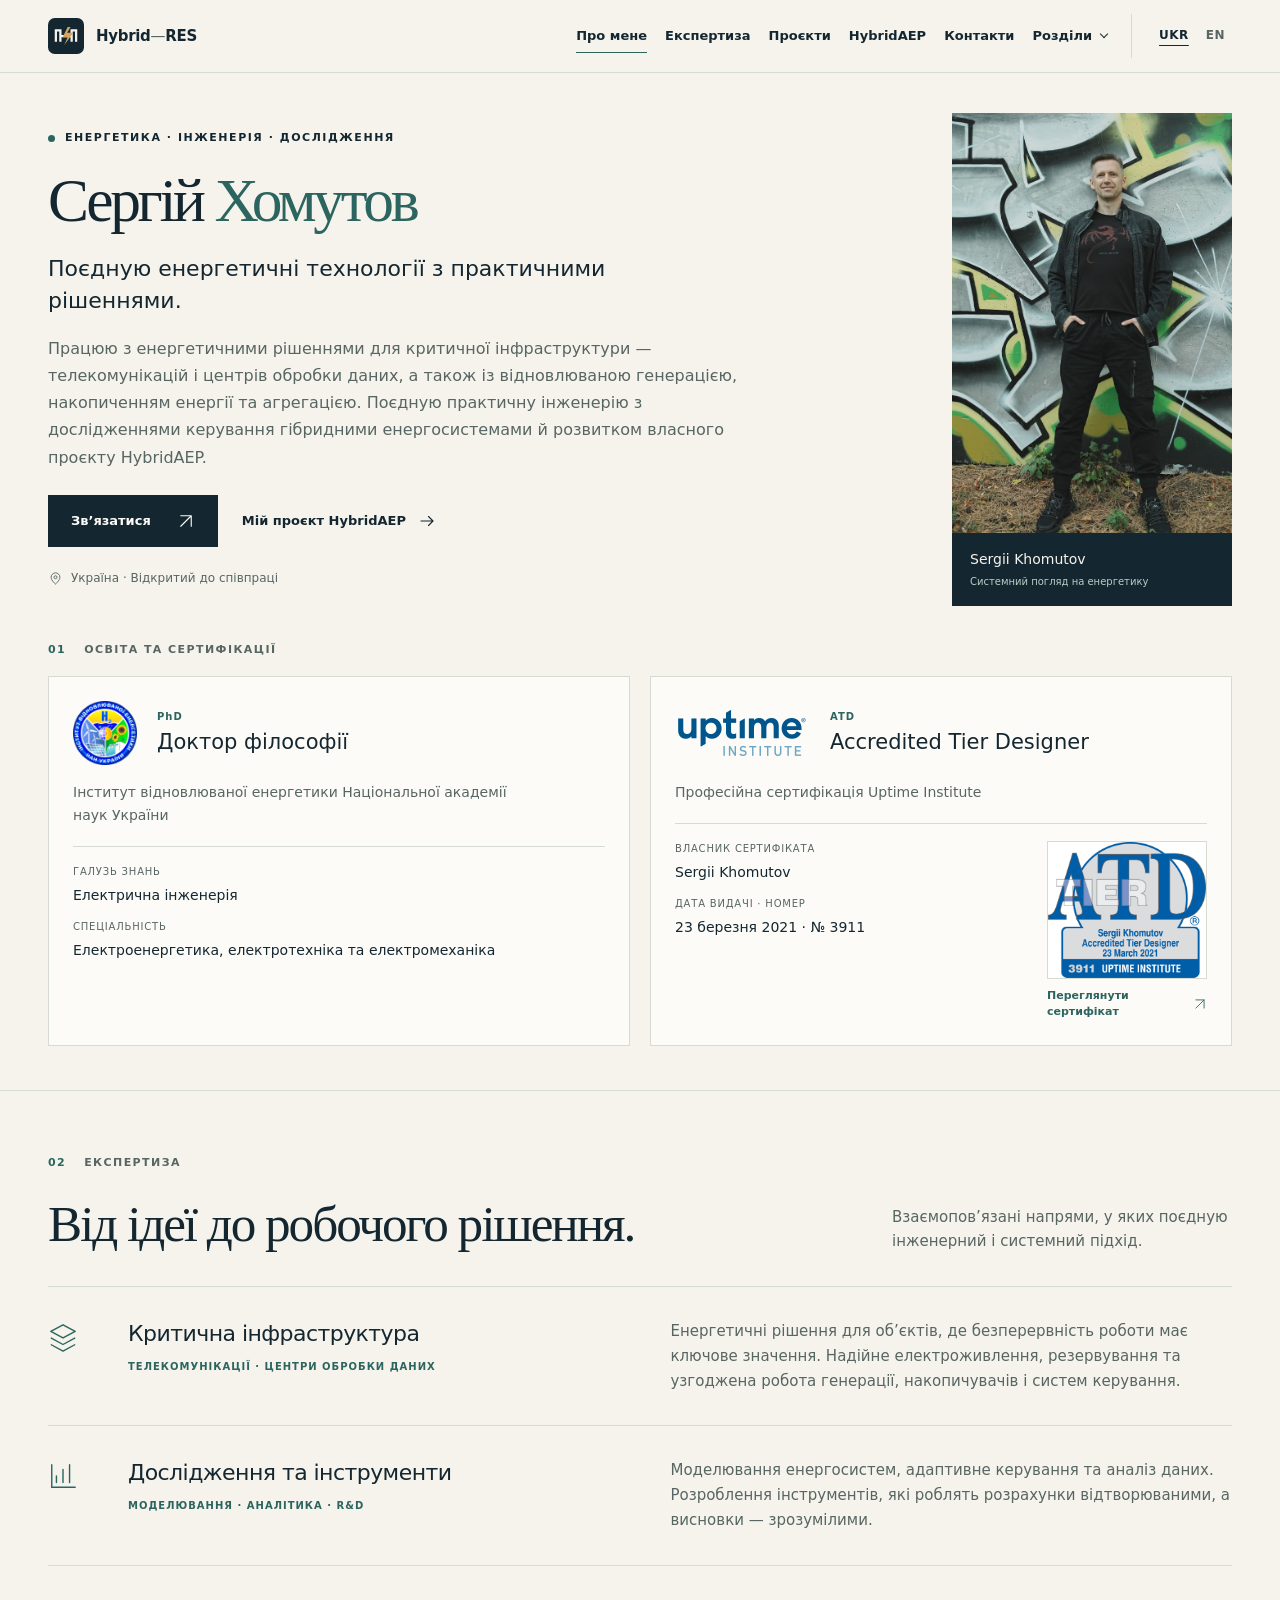
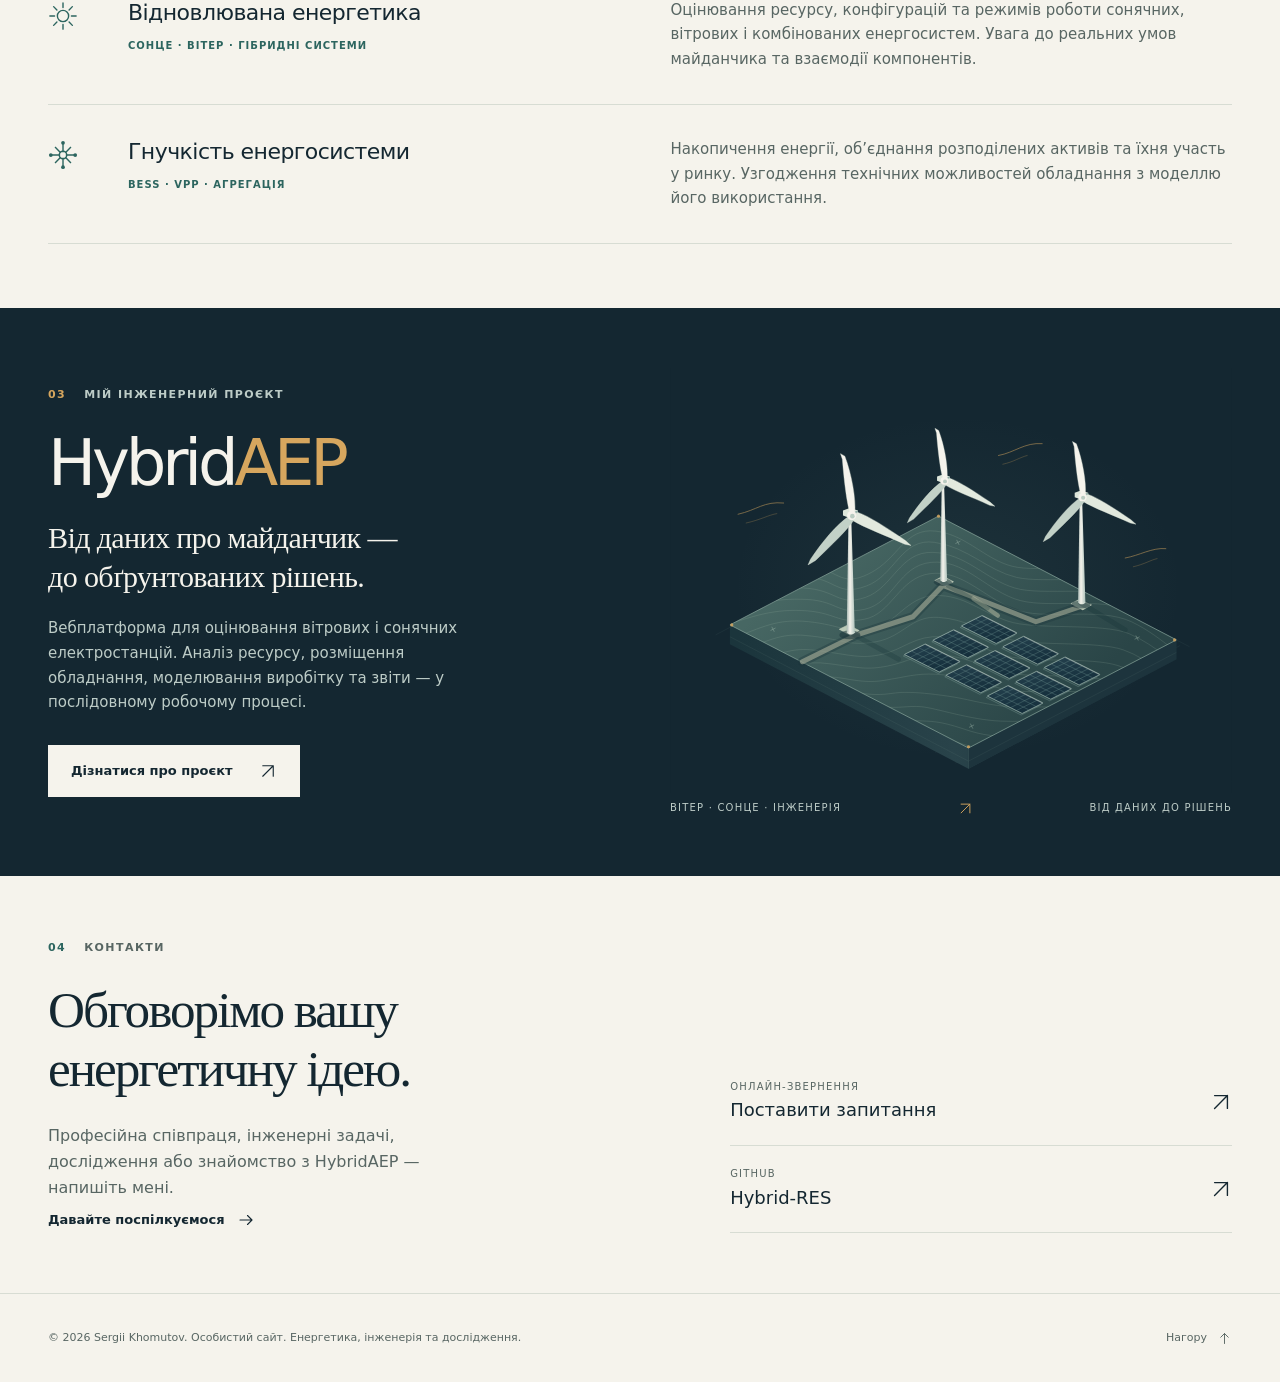
==== commit 123cc21f: "Merge personal introduction and add IVE and Uptime credentials" ====
--- a/index.html
+++ b/index.html
@@ -20,8 +20,8 @@
   <meta name="twitter:card" content="summary">
   <link rel="canonical" href="https://hybrid-res.github.io/">
   <link rel="icon" type="image/svg+xml" href="assets/images/favicon.svg">
-  <link rel="stylesheet" href="assets/css/portfolio.css?v=20261111.5">
-  <script src="assets/js/portfolio.js?v=20261111.5" defer></script>
+  <link rel="stylesheet" href="assets/css/portfolio.css?v=20261111.7">
+  <script src="assets/js/portfolio.js?v=20261111.7" defer></script>
   <script type="application/ld+json">{"@context": "https://schema.org", "@type": "Person", "name": "Sergii Khomutov", "alternateName": "Сергій Хомутов", "honorificSuffix": "PhD", "url": "https://hybrid-res.github.io/", "image": "https://hybrid-res.github.io/assets/images/sergii-home.jpg", "alumniOf": {"@type": "EducationalOrganization", "name": "Institute of Renewable Energy of the National Academy of Sciences of Ukraine"}, "hasCredential": {"@type": "EducationalOccupationalCredential", "name": "Doctor of Philosophy", "educationalLevel": "PhD", "credentialCategory": "degree", "recognizedBy": {"@type": "EducationalOrganization", "name": "Institute of Renewable Energy of the National Academy of Sciences of Ukraine"}, "about": ["Electrical engineering", "Electrical power, electrical engineering and electromechanics"]}, "knowsAbout": ["Renewable energy", "Energy storage", "Aggregation and VPP", "Critical infrastructure", "Telecommunications", "Data centres"], "sameAs": ["https://github.com/Hybrid-RES"]}</script>
 </head>
 <body id="top" data-page="home">
@@ -52,8 +52,7 @@
         <span class="brand-word">Hybrid<span>—</span>RES</span>
       </a>
       <nav class="site-nav" id="site-navigation" aria-label="Основна навігація" data-label-en="Main navigation">
-        <a href="#top" data-primary-link aria-current="page"><span data-en="Home">Головна</span></a>
-        <a href="#about" data-primary-link><span data-en="About">Про мене</span></a>
+        <a href="#top" data-primary-link aria-current="page"><span data-en="About">Про мене</span></a>
         <a href="#expertise" data-primary-link><span data-en="Expertise">Експертиза</span></a>
         <a href="research.html" data-language-link data-primary-link><span data-en="Projects">Проєкти</span></a>
         <a href="hybridaep.html" data-language-link data-primary-link>HybridAEP</a>
@@ -62,9 +61,8 @@
           <summary><span data-en="Sections">Розділи</span></summary>
           <div class="section-menu-panel">
             <p data-en="On this page" class="section-menu-caption">На цій сторінці</p>
-            <a href="#intro" data-section-link><span data-en="Introduction">Знайомство</span></a>
-<a href="#about" data-section-link><span data-en="About me">Про мене</span></a>
-<a href="#education" data-section-link><span data-en="Education · PhD">Освіта · PhD</span></a>
+            <a href="#about" data-section-link><span data-en="About me">Про мене</span></a>
+<a href="#education" data-section-link><span data-en="Education &amp; credentials">Освіта та сертифікації</span></a>
 <a href="#expertise" data-section-link><span data-en="Expertise">Експертиза</span></a>
 <a href="#hybridaep" data-section-link><span data-en="My project · HybridAEP">Мій проєкт HybridAEP</span></a>
 <a href="#contact" data-section-link><span data-en="Get in touch">Зв’язок</span></a>
@@ -82,13 +80,14 @@
   </header>
 
   <main id="main">
-    <section class="hero" aria-labelledby="personal-name">
-      <div class="container hero-grid" id="intro">
+    <section class="hero profile-hero" aria-labelledby="personal-name">
+      <div class="container" id="about">
+      <div class="hero-grid" id="intro">
         <div class="hero-copy">
           <div class="eyebrow"><span class="dot" aria-hidden="true"></span><span data-en="Energy · Engineering · Research">Енергетика · Інженерія · Дослідження</span></div>
-          <h1 id="personal-name"><span data-en="Sergii">Сергій</span><span data-en="Khomutov" class="surname">Хомутов</span></h1>
+          <h1 id="personal-name"><span data-en="Sergii">Сергій</span> <span data-en="Khomutov" class="surname">Хомутов</span></h1>
           <p data-en="Connecting energy technologies with practical solutions." class="hero-title">Поєдную енергетичні технології з практичними рішеннями.</p>
-          <p data-en="I work with renewable generation, energy storage and aggregation. I develop engineering tools that help turn complex data into informed decisions." class="hero-description">Працюю з відновлюваною генерацією, накопиченням енергії та агрегацією. Розвиваю інженерні інструменти, що допомагають приймати обґрунтовані рішення.</p>
+          <p data-en="I work on energy solutions for critical infrastructure — telecommunications and data centres — as well as renewable generation, energy storage and aggregation. I combine practical engineering with research into hybrid energy-system control and the development of my own project, HybridAEP." class="hero-description">Працюю з енергетичними рішеннями для критичної інфраструктури — телекомунікацій і центрів обробки даних, а також із відновлюваною генерацією, накопиченням енергії та агрегацією. Поєдную практичну інженерію з дослідженнями керування гібридними енергосистемами й розвитком власного проєкту HybridAEP.</p>
           <div class="hero-actions">
             <a class="button" href="contact.html" data-language-link><span data-en="Get in touch">Зв’язатися</span><svg class="" aria-hidden="true" focusable="false"><use href="#i-arrow"></use></svg></a>
             <a class="text-link" href="hybridaep.html" data-language-link><span data-en="Explore HybridAEP">Мій проєкт HybridAEP</span><svg class="" aria-hidden="true" focusable="false"><use href="#i-right"></use></svg></a>
@@ -103,34 +102,39 @@
           </figcaption>
         </figure>
       </div>
-    </section>
-
-    <div class="focus-strip" aria-label="Напрями роботи" data-label-en="Areas of focus"><div class="container">
-      <span data-en="Renewable energy">Відновлювана енергетика</span><span class="divider" aria-hidden="true"></span>
-      <span data-en="Energy storage">Накопичення енергії</span><span class="divider" aria-hidden="true"></span>
-      <span data-en="Aggregation &amp; VPP">Агрегація та VPP</span><span class="divider" aria-hidden="true"></span>
-      <span data-en="Digital engineering">Цифрові інструменти</span>
-    </div></div>
-
-    <section class="section" aria-labelledby="about-title">
-      <div class="container about-grid" id="about">
-        <div>
-          <div class="section-label"><span class="number">01</span><span data-en="About me">Про мене</span></div>
-          <h2 data-en="Where energy becomes a system." id="about-title" class="section-heading">Працюю там, де енергія стає системою.</h2>
-        </div>
-        <div class="about-copy">
-          <p data-en="My professional focus is the connection between generation, storage and energy management. I work at the intersection of engineering, electricity markets and digital technology.">Мій професійний фокус — поєднання генерації, накопичення та керування енергією. Працюю на перетині технічних рішень, ринку електроенергії та цифрових технологій.</p>
-          <p data-en="I combine practical engineering with research into hybrid energy-system control and the development of my own project, HybridAEP. Another focus is energy solutions for critical infrastructure, including telecommunications and data centres.">Поєдную практичну роботу з дослідженнями керування гібридними енергосистемами та розвитком власного проєкту HybridAEP. Окремий напрям — енергетичні рішення для критичної інфраструктури: телекомунікацій та центрів обробки даних.</p>
-          <div class="academic-profile" id="education">
-            <div class="academic-heading"><span class="degree-mark" aria-hidden="true">PhD</span><h3 data-en="Doctor of Philosophy">Доктор філософії</h3></div>
-            <p data-en="Institute of Renewable Energy of the National Academy of Sciences of Ukraine" class="academic-institution">Інститут відновлюваної енергетики Національної академії наук України</p>
+      <div class="credentials" id="education" role="region" aria-labelledby="credentials-title">
+        <div class="section-label credentials-heading"><span class="number">01</span><h2 data-en="Education &amp; credentials" id="credentials-title">Освіта та сертифікації</h2></div>
+        <div class="credential-grid">
+          <article class="credential-card" aria-labelledby="phd-title">
+            <div class="credential-header">
+              <img class="credential-logo ive-logo" src="assets/images/credentials/ive-logo.png" width="150" height="150" loading="lazy" decoding="async" alt="Логотип Інституту відновлюваної енергетики НАН України" data-alt-en="Institute of Renewable Energy of the NAS of Ukraine logo">
+              <div><span class="credential-kicker">PhD</span><h3 data-en="Doctor of Philosophy" id="phd-title">Доктор філософії</h3></div>
+            </div>
+            <p data-en="Institute of Renewable Energy of the National Academy of Sciences of Ukraine" class="credential-institution">Інститут відновлюваної енергетики Національної академії наук України</p>
             <dl class="academic-details">
               <div><dt data-en="Field of Study">Галузь знань</dt><dd data-en="Electrical engineering">Електрична інженерія</dd></div>
               <div><dt data-en="Programme Subject Area">Спеціальність</dt><dd data-en="Electrical power, electrical engineering and electromechanics">Електроенергетика, електротехніка та електромеханіка</dd></div>
             </dl>
-          </div>
-          <a class="text-link" href="research.html" data-language-link><span data-en="Research &amp; projects">Дослідження та проєкти</span><svg class="" aria-hidden="true" focusable="false"><use href="#i-right"></use></svg></a>
-        </div>
+          </article>
+          <article class="credential-card" aria-labelledby="atd-title">
+            <div class="credential-header">
+              <img class="credential-logo uptime-logo" src="assets/images/credentials/uptime-logo.png" width="135" height="50" loading="lazy" decoding="async" alt="Uptime Institute">
+              <div><span class="credential-kicker">ATD</span><h3 id="atd-title">Accredited Tier Designer</h3></div>
+            </div>
+            <p data-en="Professional credential from Uptime Institute" class="credential-institution">Професійна сертифікація Uptime Institute</p>
+            <div class="certificate-body">
+              <dl class="academic-details certificate-details">
+                <div><dt data-en="Certificate holder">Власник сертифіката</dt><dd>Sergii Khomutov</dd></div>
+                <div><dt data-en="Date of issue · Number">Дата видачі · Номер</dt><dd><time datetime="2021-03-23"><span data-en="23 March 2021">23 березня 2021</span></time> · № 3911</dd></div>
+              </dl>
+              <a class="certificate-preview" href="assets/images/credentials/sergii-uptime-atd.png" target="_blank" rel="noopener noreferrer" aria-label="Відкрити сертифікат Accredited Tier Designer у повному розмірі — нова вкладка" data-label-en="Open the full-size Accredited Tier Designer certificate in a new tab">
+                <img src="assets/images/credentials/sergii-uptime-atd.png" width="1776" height="1524" loading="lazy" decoding="async" alt="Сертифікат Uptime Institute: Sergii Khomutov, Accredited Tier Designer, № 3911, 23 березня 2021" data-alt-en="Uptime Institute certificate: Sergii Khomutov, Accredited Tier Designer, No. 3911, 23 March 2021">
+                <span><span data-en="View certificate">Переглянути сертифікат</span><svg class="" aria-hidden="true" focusable="false"><use href="#i-arrow"></use></svg></span>
+              </a>
+            </div>
+          </article>
+        </div>
+      </div>
       </div>
     </section>
 
@@ -144,24 +148,24 @@
         </div>
         <div class="expertise-list">
           <article class="expertise-row">
+            <svg class="expertise-icon" aria-hidden="true" focusable="false"><use href="#i-layers"></use></svg>
+            <div><h3 data-en="Critical infrastructure">Критична інфраструктура</h3><span data-en="Telecommunications · Data centres" class="expertise-tags">Телекомунікації · Центри обробки даних</span></div>
+            <p data-en="Energy solutions for facilities where continuity of operation is essential. Reliable power supply, backup capacity and coordinated operation of generation, storage and control systems.">Енергетичні рішення для об’єктів, де безперервність роботи має ключове значення. Надійне електроживлення, резервування та узгоджена робота генерації, накопичувачів і систем керування.</p>
+          </article>
+          <article class="expertise-row">
+            <svg class="expertise-icon" aria-hidden="true" focusable="false"><use href="#i-chart"></use></svg>
+            <div><h3 data-en="Research &amp; engineering tools">Дослідження та інструменти</h3><span data-en="Modelling · Analytics · R&amp;D" class="expertise-tags">Моделювання · Аналітика · R&amp;D</span></div>
+            <p data-en="Energy-system modelling, adaptive control and data analysis. Building tools that make calculations reproducible and their conclusions clear.">Моделювання енергосистем, адаптивне керування та аналіз даних. Розроблення інструментів, які роблять розрахунки відтворюваними, а висновки — зрозумілими.</p>
+          </article>
+          <article class="expertise-row">
+            <svg class="expertise-icon" aria-hidden="true" focusable="false"><use href="#i-sun"></use></svg>
+            <div><h3 data-en="Renewable energy">Відновлювана енергетика</h3><span data-en="Solar · Wind · Hybrid systems" class="expertise-tags">Сонце · Вітер · Гібридні системи</span></div>
+            <p data-en="Assessment of resources, configurations and operating scenarios for solar, wind and hybrid systems, with attention to site conditions and component interactions.">Оцінювання ресурсу, конфігурацій та режимів роботи сонячних, вітрових і комбінованих енергосистем. Увага до реальних умов майданчика та взаємодії компонентів.</p>
+          </article>
+          <article class="expertise-row">
             <svg class="expertise-icon" aria-hidden="true" focusable="false"><use href="#i-grid"></use></svg>
             <div><h3 data-en="Power-system flexibility">Гнучкість енергосистеми</h3><span data-en="BESS · VPP · Aggregation" class="expertise-tags">BESS · VPP · Агрегація</span></div>
             <p data-en="Energy storage, distributed asset aggregation and market participation. Connecting what equipment can deliver with how it creates value.">Накопичення енергії, об’єднання розподілених активів та їхня участь у ринку. Узгодження технічних можливостей обладнання з моделлю його використання.</p>
-          </article>
-          <article class="expertise-row">
-            <svg class="expertise-icon" aria-hidden="true" focusable="false"><use href="#i-sun"></use></svg>
-            <div><h3 data-en="Renewable energy">Відновлювана енергетика</h3><span data-en="Solar · Wind · Hybrid systems" class="expertise-tags">Сонце · Вітер · Гібридні системи</span></div>
-            <p data-en="Assessment of resources, configurations and operating scenarios for solar, wind and hybrid systems, with attention to site conditions and component interactions.">Оцінювання ресурсу, конфігурацій та режимів роботи сонячних, вітрових і комбінованих енергосистем. Увага до реальних умов майданчика та взаємодії компонентів.</p>
-          </article>
-          <article class="expertise-row">
-            <svg class="expertise-icon" aria-hidden="true" focusable="false"><use href="#i-chart"></use></svg>
-            <div><h3 data-en="Research &amp; engineering tools">Дослідження та інструменти</h3><span data-en="Modelling · Analytics · R&amp;D" class="expertise-tags">Моделювання · Аналітика · R&amp;D</span></div>
-            <p data-en="Energy-system modelling, adaptive control and data analysis. Building tools that make calculations reproducible and their conclusions clear.">Моделювання енергосистем, адаптивне керування та аналіз даних. Розроблення інструментів, які роблять розрахунки відтворюваними, а висновки — зрозумілими.</p>
-          </article>
-          <article class="expertise-row">
-            <svg class="expertise-icon" aria-hidden="true" focusable="false"><use href="#i-layers"></use></svg>
-            <div><h3 data-en="Critical infrastructure">Критична інфраструктура</h3><span data-en="Telecommunications · Data centres" class="expertise-tags">Телекомунікації · Центри обробки даних</span></div>
-            <p data-en="Energy solutions for facilities where continuity of operation is essential. Reliable power supply, backup capacity and coordinated operation of generation, storage and control systems.">Енергетичні рішення для об’єктів, де безперервність роботи має ключове значення. Надійне електроживлення, резервування та узгоджена робота генерації, накопичувачів і систем керування.</p>
           </article>
         </div>
       </div>
--- a/assets/css/portfolio.css
+++ b/assets/css/portfolio.css
@@ -15,7 +15,9 @@
   --header-height: 73px;
 }
 *, *::before, *::after { box-sizing: border-box; }
-html { scroll-behavior: smooth; scroll-padding-top: calc(var(--header-height) + 20px); }
+html { scroll-behavior: smooth; }
+/* Apply clearance to content anchors only, so focusing the sticky menu does not scroll the page. */
+main, main [id] { scroll-margin-top: calc(var(--header-height) + 20px); }
 body { margin: 0; background: var(--paper); color: var(--ink); font-family: var(--sans); font-size: 17px; line-height: 1.65; -webkit-font-smoothing: antialiased; }
 body, button, a { -webkit-tap-highlight-color: transparent; }
 button, input, select, textarea { font: inherit; }
@@ -93,27 +95,46 @@
 .portrait-caption .portrait-emblem { width: 40px; height: 40px; border: 1px solid #526766; border-radius: 50%; display: grid; place-items: center; color: var(--amber); }
 .portrait-emblem svg { width: 21px; height: 21px; }
 .profile-portrait { position: static; display: block; width: 100%; height: auto; object-fit: contain; }
-.focus-strip { border-block: 1px solid var(--line); }
-.focus-strip .container { min-height: 78px; display: flex; align-items: center; justify-content: space-between; gap: 20px; flex-wrap: wrap; padding-block: 20px; }
-.focus-strip span { font-size: 11px; font-weight: 600; letter-spacing: .1em; text-transform: uppercase; }
-.focus-strip .divider { width: 5px; height: 5px; border-radius: 50%; background: var(--amber); flex-shrink: 0; }
+.profile-hero .hero-grid { grid-template-columns: minmax(0, 1fr) minmax(0, 280px); gap: 56px; }
+.profile-hero h1 { font-size: clamp(46px, 4.8vw, 64px); line-height: 1.08; margin-block: 20px; }
+.profile-hero h1 span { display: inline-block; }
+.profile-hero .hero-title { max-width: 680px; }
+.profile-hero .hero-description { max-width: 700px; line-height: 1.7; }
+.profile-hero .hero-actions { margin-top: 24px; }
+.profile-hero .hero-location { margin-top: 22px; }
+.profile-hero .portrait-card { width: 100%; }
+.profile-hero .portrait-caption { padding: 15px 18px; }
+.profile-hero .portrait-caption strong { font-size: 14px; }
+.profile-hero .portrait-caption small { font-size: 10px; }
+.profile-hero .portrait-emblem { display: none; }
 .section { padding-block: 64px; }
 .section-label { font-size: 11px; line-height: 1.5; letter-spacing: .13em; text-transform: uppercase; font-weight: 650; color: var(--muted); display: flex; gap: 18px; align-items: center; margin-bottom: 24px; }
 .section-label .number { color: var(--teal); font-variant-numeric: tabular-nums; }
 .section-heading { font-family: var(--serif); font-weight: 400; letter-spacing: -.04em; font-size: clamp(38px, 4vw, 54px); line-height: 1.15; }
-.about-grid { display: grid; grid-template-columns: 1fr 1.12fr; gap: 64px; }
-.about-grid .section-heading { max-width: 430px; }
-.about-copy { padding-top: 40px; color: var(--muted); }
-.about-copy p + p { margin-top: 20px; }
-.about-copy strong { color: var(--ink); font-weight: 600; }
-.academic-profile { margin-block: 30px 18px; padding: 24px; border: 1px solid var(--line); background: var(--paper-bright); }
-.academic-heading { display: flex; align-items: center; gap: 16px; }
-.degree-mark { flex: 0 0 auto; display: grid; place-items: center; width: 60px; height: 46px; background: var(--teal); color: var(--paper-bright); font-family: var(--serif); font-size: 24px; letter-spacing: -.04em; }
-.academic-heading h3 { font-size: 21px; font-weight: 500; line-height: 1.3; color: var(--ink); }
-.academic-profile .academic-institution { margin-top: 16px; color: var(--ink); font-size: 14px; line-height: 1.65; }
+.credentials { margin-top: 36px; }
+.credentials-heading { margin-bottom: 18px; }
+.credentials-heading h2 { font: inherit; letter-spacing: inherit; }
+.credential-grid { display: grid; grid-template-columns: repeat(2, minmax(0, 1fr)); gap: 20px; align-items: stretch; }
+.credential-card { min-width: 0; padding: 24px; border: 1px solid var(--line); background: var(--paper-bright); }
+.credential-header { display: flex; gap: 20px; align-items: center; min-height: 64px; }
+.credential-header > div { min-width: 0; }
+.credential-header h3 { color: var(--ink); font-size: 21px; font-weight: 500; line-height: 1.3; text-wrap: pretty; }
+.credential-kicker { display: block; margin-bottom: 5px; color: var(--teal); font-size: 10px; line-height: 1.4; font-weight: 650; letter-spacing: .1em; }
+.credential-logo { flex: 0 0 auto; object-fit: contain; }
+.ive-logo { width: 64px; height: 64px; }
+.uptime-logo { width: 135px; height: 50px; }
+.credential-institution { margin-top: 16px; color: var(--muted); font-size: 14px; line-height: 1.65; }
 .academic-details { display: grid; gap: 13px; margin: 19px 0 0; padding-top: 17px; border-top: 1px solid var(--line); }
 .academic-details dt { font-size: 10px; color: var(--muted); text-transform: uppercase; letter-spacing: .08em; margin-bottom: 3px; }
 .academic-details dd { margin: 0; color: var(--ink); font-size: 14px; line-height: 1.6; }
+.certificate-body { display: grid; grid-template-columns: minmax(0, 1fr) 160px; gap: 24px; align-items: start; margin-top: 19px; padding-top: 17px; border-top: 1px solid var(--line); }
+.certificate-details { margin: 0; padding: 0; border: 0; }
+.certificate-preview { display: block; width: 160px; }
+.certificate-preview > img { width: 100%; height: auto; border: 1px solid var(--line); background: white; transition: border-color .2s; }
+.certificate-preview > span { display: flex; gap: 7px; align-items: center; justify-content: space-between; padding-top: 9px; color: var(--teal); font-size: 11px; font-weight: 600; line-height: 1.5; }
+.certificate-preview svg { flex: 0 0 auto; width: 14px; height: 14px; }
+.certificate-preview:hover > img { border-color: var(--teal); }
+.certificate-preview:hover > span { text-decoration: underline; text-underline-offset: 3px; }
 .expertise { border-top: 1px solid var(--line); }
 .section-intro { display: flex; align-items: flex-end; justify-content: space-between; gap: 40px; margin-bottom: 32px; }
 .section-intro p { color: var(--muted); font-size: 15px; max-width: 340px; }
@@ -264,7 +285,6 @@
   .header-inner { gap: 20px; }
   .site-nav { gap: 14px; }
   .hero-grid { gap: 44px; }
-  .hero h1 { font-size: 82px; }
   .hero-actions { gap: 12px 18px; }
   .about-grid, .project-intro-grid { gap: 60px; }
   .project-feature-grid { gap: 36px; }
@@ -272,7 +292,6 @@
   .focus-strip span { font-size: 10px; letter-spacing: .07em; }
   .module-card { padding: 26px 22px; }
   .editorial-grid { gap: 48px; }
-  .editorial-title { font-size: 52px; }
   .contact-page-title { font-size: 36px; }
   .editorial-description { font-size: 16px; }
   .tool-grid { grid-template-columns: repeat(3, minmax(0, 1fr)); }
@@ -323,11 +342,11 @@
   .portrait-caption strong { font-size: 14px; }
   .portrait-caption small { font-size: 10px; }
   .portrait-emblem { display: none !important; }
-  .focus-strip .container { display: grid; grid-template-columns: 1fr 1fr; gap: 16px 24px; }
-  .focus-strip .divider { display: none; }
+  .profile-hero .hero-grid { grid-template-columns: minmax(0, 1fr) 220px; gap: 30px; }
+  .profile-hero h1 { font-size: 46px; }
+  .credential-grid { grid-template-columns: minmax(0, 1fr); }
+  .credential-card { min-height: 310px; }
   .section { padding-block: 56px; }
-  .about-grid { gap: 44px; }
-  .about-copy { font-size: 16px; }
   .section-intro { gap: 30px; }
   .section-intro p { max-width: 280px; }
   .expertise-row { grid-template-columns: 36px 1fr 1fr; gap: 20px; }
@@ -377,15 +396,20 @@
   .portrait-caption strong { font-size: 16px; }
   .portrait-caption small { font-size: 11px; }
   .portrait-caption .portrait-emblem { display: grid !important; }
-  .focus-strip .container { gap: 15px; }
-  .focus-strip span { font-size: 9px; letter-spacing: .075em; }
+  .profile-hero .hero-grid { grid-template-columns: minmax(0, 1fr); gap: 28px; }
+  .profile-hero h1 { font-size: clamp(40px, 10.5vw, 58px); }
+  .profile-hero .portrait-card { width: min(100%, 280px); }
+  .profile-hero .portrait-emblem { display: none !important; }
+  .credentials { margin-top: 30px; }
+  .credential-card { padding: 20px; min-height: 0; }
+  .credential-header { gap: 16px; }
+  .credential-header h3 { font-size: 20px; }
+  .uptime-logo { width: 108px; height: 40px; }
+  .certificate-body { grid-template-columns: minmax(0, 1fr) 130px; gap: 18px; }
+  .certificate-preview { width: 130px; }
   .section { padding-block: 48px; }
   .section-label { margin-bottom: 25px; font-size: 10px; }
   .section-heading { font-size: 39px; }
-  .about-grid { grid-template-columns: 1fr; gap: 28px; }
-  .about-grid .section-heading { max-width: 360px; }
-  .about-copy { padding: 0; font-size: 16px; }
-  .academic-profile { margin-top: 25px; padding: 20px; }
   .section-intro { display: block; margin-bottom: 32px; }
   .section-intro p { max-width: 380px; margin-top: 20px; }
   .expertise-row { grid-template-columns: 34px 1fr; gap: 12px 18px; padding-block: 27px; }
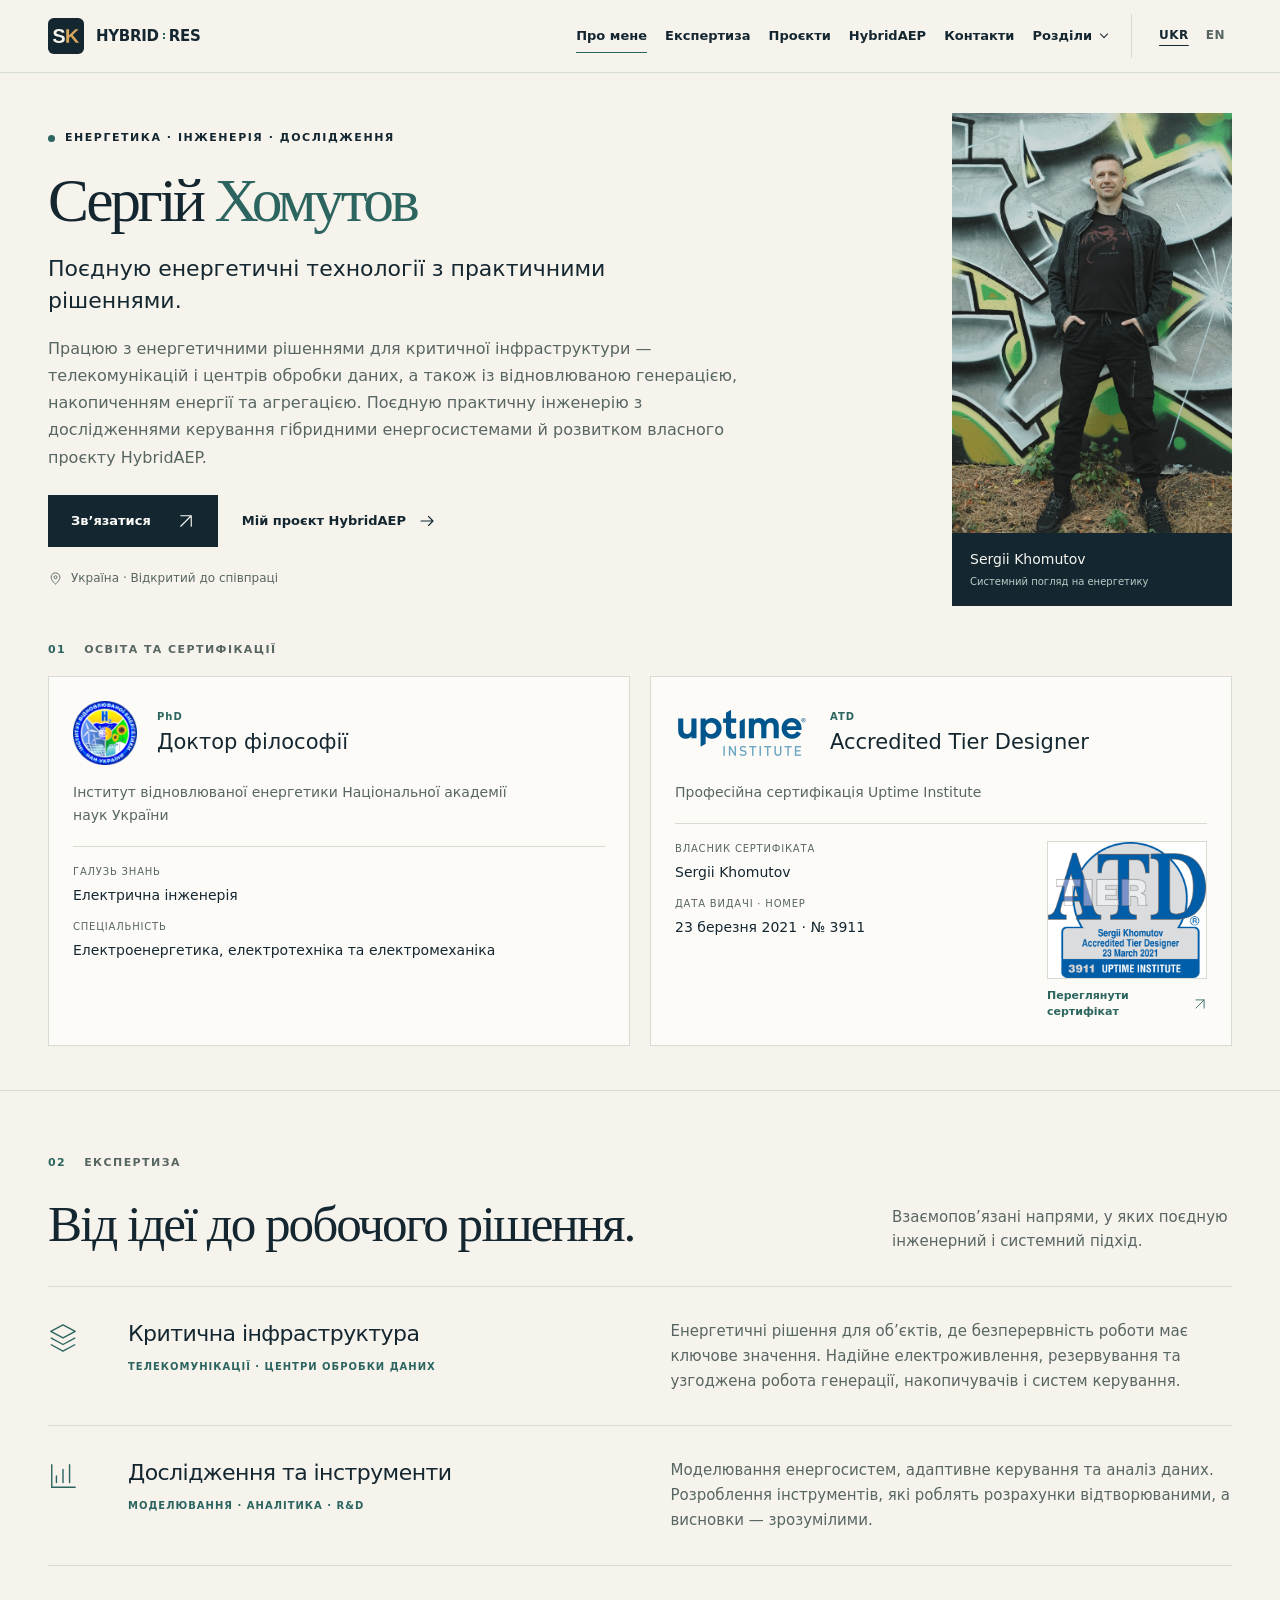
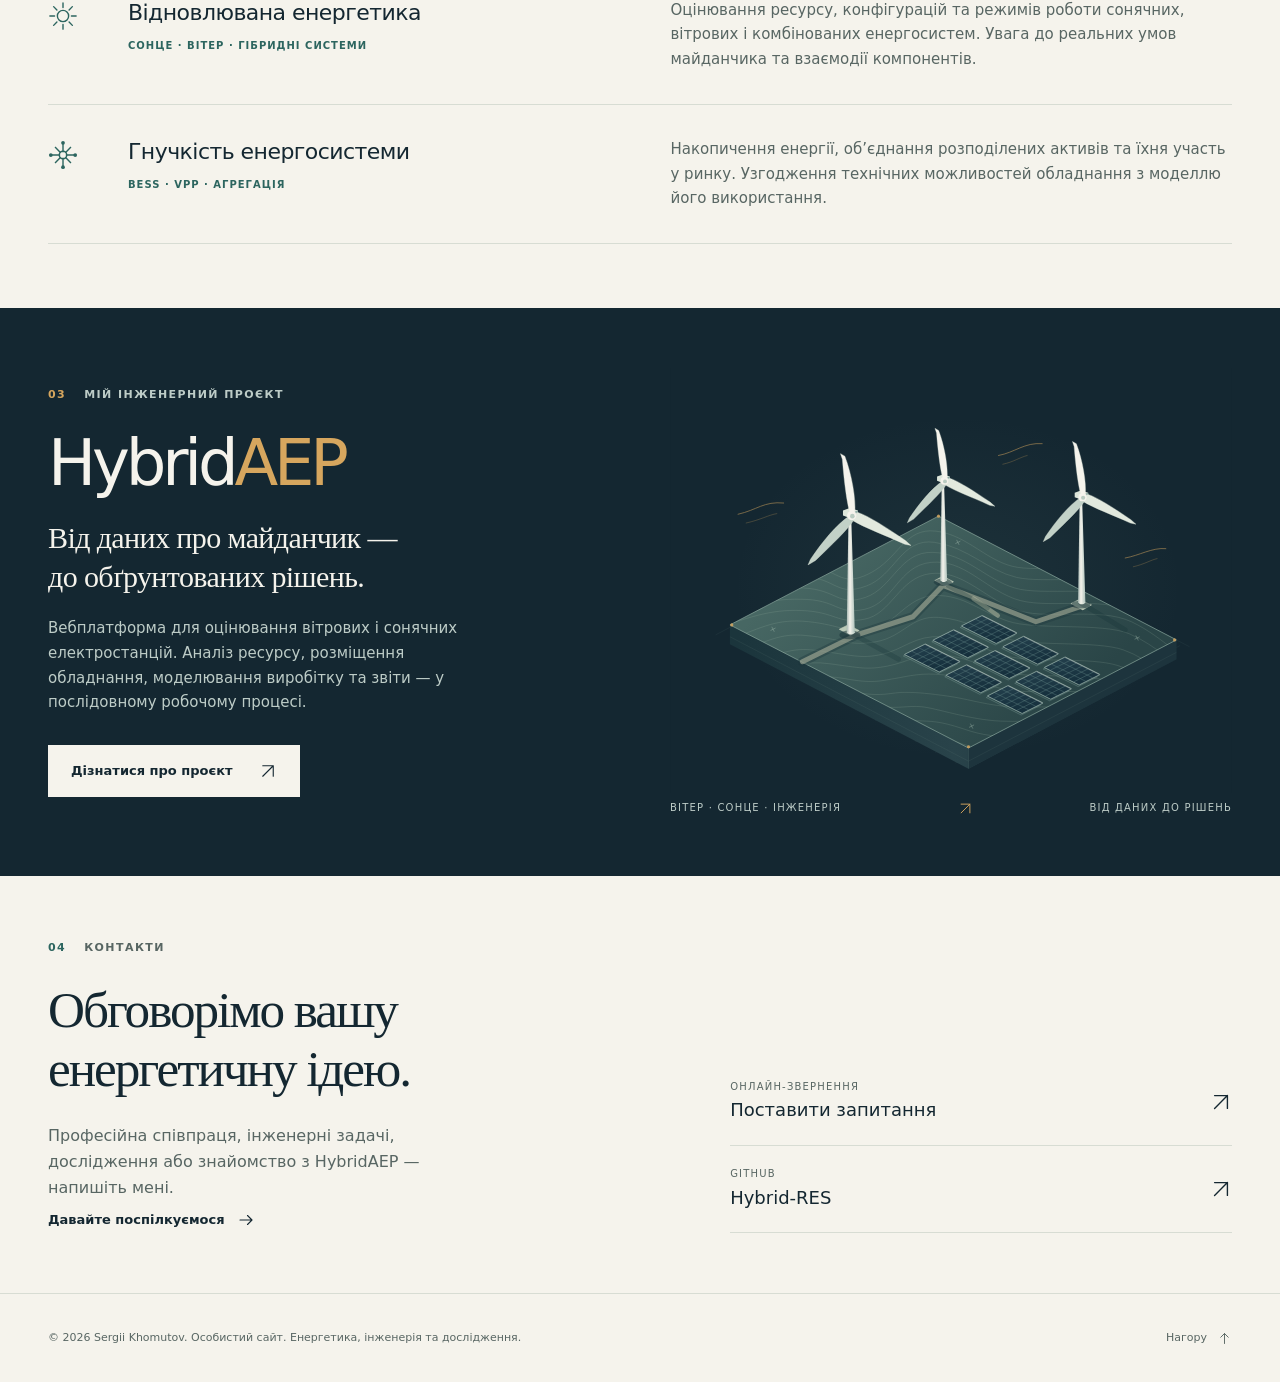
==== commit 3af0d2a2: "Adopt SK monogram and HYBRID : RES square-colon identity" ====
--- a/index.html
+++ b/index.html
@@ -9,7 +9,7 @@
   <meta name="color-scheme" content="light">
   <meta property="og:type" content="website">
   <meta property="og:locale" content="uk_UA">
-  <meta property="og:site_name" content="Sergii Khomutov · Hybrid-RES">
+  <meta property="og:site_name" content="Sergii Khomutov · HYBRID : RES">
   <meta property="og:title" content="Сергій Хомутов — енергетика, інженерія та HybridAEP" data-en="Sergii Khomutov — energy, engineering & HybridAEP">
   <meta property="og:description" content="Сергій Хомутов, PhD: відновлювана енергетика, накопичення енергії, агрегація та критична інфраструктура. Дослідження й інженерна платформа HybridAEP." data-en="Sergii Khomutov, PhD: renewable energy, storage, aggregation and critical infrastructure. Research and the HybridAEP engineering platform.">
   <meta property="og:url" content="https://hybrid-res.github.io/">
@@ -19,10 +19,10 @@
   <meta property="og:image:alt" content="Сергій Хомутов" data-en="Sergii Khomutov">
   <meta name="twitter:card" content="summary">
   <link rel="canonical" href="https://hybrid-res.github.io/">
-  <link rel="icon" type="image/svg+xml" href="assets/images/favicon.svg">
-  <link rel="stylesheet" href="assets/css/portfolio.css?v=20261111.7">
+  <link rel="icon" type="image/svg+xml" href="assets/images/favicon.svg?v=20261111.8">
+  <link rel="stylesheet" href="assets/css/portfolio.css?v=20261111.8">
   <script src="assets/js/portfolio.js?v=20261111.7" defer></script>
-  <script type="application/ld+json">{"@context": "https://schema.org", "@type": "Person", "name": "Sergii Khomutov", "alternateName": "Сергій Хомутов", "honorificSuffix": "PhD", "url": "https://hybrid-res.github.io/", "image": "https://hybrid-res.github.io/assets/images/sergii-home.jpg", "alumniOf": {"@type": "EducationalOrganization", "name": "Institute of Renewable Energy of the National Academy of Sciences of Ukraine"}, "hasCredential": {"@type": "EducationalOccupationalCredential", "name": "Doctor of Philosophy", "educationalLevel": "PhD", "credentialCategory": "degree", "recognizedBy": {"@type": "EducationalOrganization", "name": "Institute of Renewable Energy of the National Academy of Sciences of Ukraine"}, "about": ["Electrical engineering", "Electrical power, electrical engineering and electromechanics"]}, "knowsAbout": ["Renewable energy", "Energy storage", "Aggregation and VPP", "Critical infrastructure", "Telecommunications", "Data centres"], "sameAs": ["https://github.com/Hybrid-RES"]}</script>
+  <script type="application/ld+json">{"@context": "https://schema.org", "@type": "Person", "name": "Sergii Khomutov", "alternateName": "Сергій Хомутов", "honorificSuffix": "PhD", "url": "https://hybrid-res.github.io/", "image": "https://hybrid-res.github.io/assets/images/sergii-home.jpg", "alumniOf": {"@type": "EducationalOrganization", "name": "Institute of Renewable Energy of the National Academy of Sciences of Ukraine"}, "hasCredential": {"@type": "EducationalOccupationalCredential", "name": "Doctor of Philosophy", "educationalLevel": "PhD", "credentialCategory": "degree", "recognizedBy": {"@type": "EducationalOrganization", "name": "Institute of Renewable Energy of the National Academy of Sciences of Ukraine"}, "about": ["Electrical engineering", "Electrical power, electrical engineering and electromechanics"]}, "knowsAbout": ["Renewable energy", "Energy storage", "Aggregation and VPP", "Critical infrastructure", "Telecommunications", "Data Centers"], "sameAs": ["https://github.com/Hybrid-RES"]}</script>
 </head>
 <body id="top" data-page="home">
 <svg xmlns="http://www.w3.org/2000/svg" aria-hidden="true" focusable="false" style="position:absolute;width:0;height:0;overflow:hidden">
@@ -47,9 +47,9 @@
   <a class="skip-link" href="#main"><span data-en="Skip to content">Перейти до змісту</span></a>
   <header class="site-header">
     <div class="container header-inner">
-      <a class="brand" href="#top" aria-label="Сергій Хомутов — головна" data-label-en="Sergii Khomutov — home">
-        <img class="brand-mark" src="assets/images/favicon.svg" width="36" height="36" alt="">
-        <span class="brand-word">Hybrid<span>—</span>RES</span>
+      <a class="brand" href="#top" aria-label="Сергій Хомутов · HYBRID : RES — головна" data-label-en="Sergii Khomutov · HYBRID : RES — home">
+        <img class="brand-mark" src="assets/images/favicon.svg?v=20261111.8" width="36" height="36" alt="">
+        <span class="brand-word" aria-hidden="true"><span>HYBRID</span><span class="brand-colon"></span><span>RES</span></span>
       </a>
       <nav class="site-nav" id="site-navigation" aria-label="Основна навігація" data-label-en="Main navigation">
         <a href="#top" data-primary-link aria-current="page"><span data-en="About">Про мене</span></a>
@@ -87,7 +87,7 @@
           <div class="eyebrow"><span class="dot" aria-hidden="true"></span><span data-en="Energy · Engineering · Research">Енергетика · Інженерія · Дослідження</span></div>
           <h1 id="personal-name"><span data-en="Sergii">Сергій</span> <span data-en="Khomutov" class="surname">Хомутов</span></h1>
           <p data-en="Connecting energy technologies with practical solutions." class="hero-title">Поєдную енергетичні технології з практичними рішеннями.</p>
-          <p data-en="I work on energy solutions for critical infrastructure — telecommunications and data centres — as well as renewable generation, energy storage and aggregation. I combine practical engineering with research into hybrid energy-system control and the development of my own project, HybridAEP." class="hero-description">Працюю з енергетичними рішеннями для критичної інфраструктури — телекомунікацій і центрів обробки даних, а також із відновлюваною генерацією, накопиченням енергії та агрегацією. Поєдную практичну інженерію з дослідженнями керування гібридними енергосистемами й розвитком власного проєкту HybridAEP.</p>
+          <p data-en="I work on energy solutions for critical infrastructure — telecommunications and data centers — as well as renewable generation, energy storage and aggregation. I combine practical engineering with research into hybrid energy-system control and the development of my own project, HybridAEP." class="hero-description">Працюю з енергетичними рішеннями для критичної інфраструктури — телекомунікацій і центрів обробки даних, а також із відновлюваною генерацією, накопиченням енергії та агрегацією. Поєдную практичну інженерію з дослідженнями керування гібридними енергосистемами й розвитком власного проєкту HybridAEP.</p>
           <div class="hero-actions">
             <a class="button" href="contact.html" data-language-link><span data-en="Get in touch">Зв’язатися</span><svg class="" aria-hidden="true" focusable="false"><use href="#i-arrow"></use></svg></a>
             <a class="text-link" href="hybridaep.html" data-language-link><span data-en="Explore HybridAEP">Мій проєкт HybridAEP</span><svg class="" aria-hidden="true" focusable="false"><use href="#i-right"></use></svg></a>
@@ -149,7 +149,7 @@
         <div class="expertise-list">
           <article class="expertise-row">
             <svg class="expertise-icon" aria-hidden="true" focusable="false"><use href="#i-layers"></use></svg>
-            <div><h3 data-en="Critical infrastructure">Критична інфраструктура</h3><span data-en="Telecommunications · Data centres" class="expertise-tags">Телекомунікації · Центри обробки даних</span></div>
+            <div><h3 data-en="Critical infrastructure">Критична інфраструктура</h3><span data-en="Telecommunications · Data Centers" class="expertise-tags">Телекомунікації · Центри обробки даних</span></div>
             <p data-en="Energy solutions for facilities where continuity of operation is essential. Reliable power supply, backup capacity and coordinated operation of generation, storage and control systems.">Енергетичні рішення для об’єктів, де безперервність роботи має ключове значення. Надійне електроживлення, резервування та узгоджена робота генерації, накопичувачів і систем керування.</p>
           </article>
           <article class="expertise-row">
--- a/assets/css/portfolio.css
+++ b/assets/css/portfolio.css
@@ -41,9 +41,10 @@
 .site-header { position: sticky; z-index: 20; top: 0; border-bottom: 1px solid var(--line); background: var(--paper); }
 .header-inner { min-height: 72px; display: flex; align-items: center; gap: 24px; }
 .brand { display: inline-flex; align-items: center; gap: 12px; flex-shrink: 0; }
-.brand-mark { height: 36px; width: 36px; }
-.brand-word { font-size: 15px; font-weight: 700; letter-spacing: -.02em; }
-.brand-word span { color: var(--muted); font-weight: 400; }
+.brand-mark { height: 36px; width: 36px; flex-shrink: 0; }
+.brand-word { display: inline-flex; align-items: center; gap: .22em; font-size: 15px; font-weight: 700; letter-spacing: -.02em; line-height: 1.1; white-space: nowrap; }
+.brand-colon { display: grid; flex: 0 0 .16em; width: .16em; gap: .14em; margin-inline: .04em; }
+.brand-colon::before, .brand-colon::after { content: ""; width: .16em; height: .16em; background: var(--teal); }
 .site-nav { margin-left: auto; display: flex; gap: 18px; align-items: center; }
 .site-nav a { font-size: 13px; font-weight: 600; padding-block: 12px; position: relative; white-space: nowrap; }
 .site-nav a::after { position: absolute; content: ""; left: 0; right: 100%; bottom: 6px; border-bottom: 1px solid var(--teal); transition: right .2s; }
@@ -480,7 +481,7 @@
 @media (max-width: 360px) {
   .container { width: calc(100% - 32px); }
   .brand-word { font-size: 12px; }
-  .brand-mark { width: 26px; }
+  .brand-mark { width: 26px; height: 26px; }
   .header-actions { gap: 3px; }
   .hero h1 { font-size: 64px; }
   .hero-actions { align-items: flex-start; flex-direction: column; }
